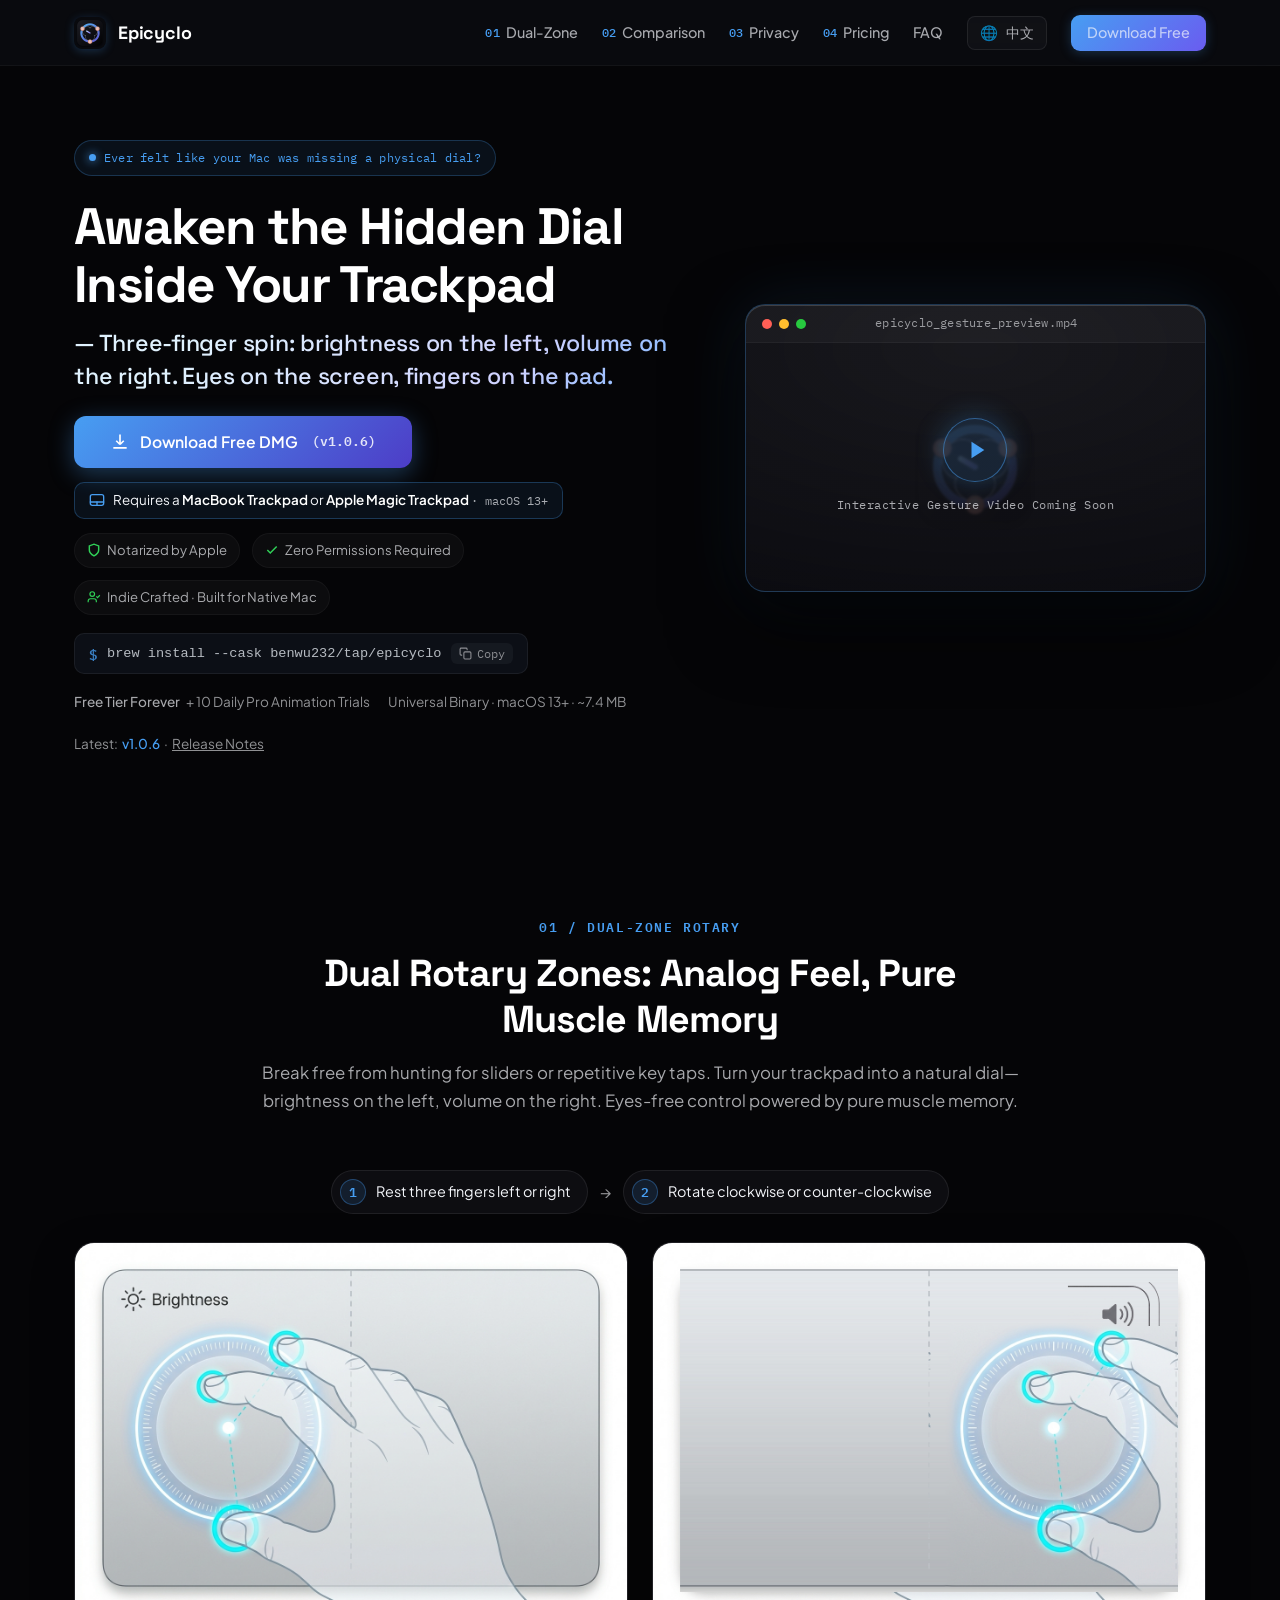
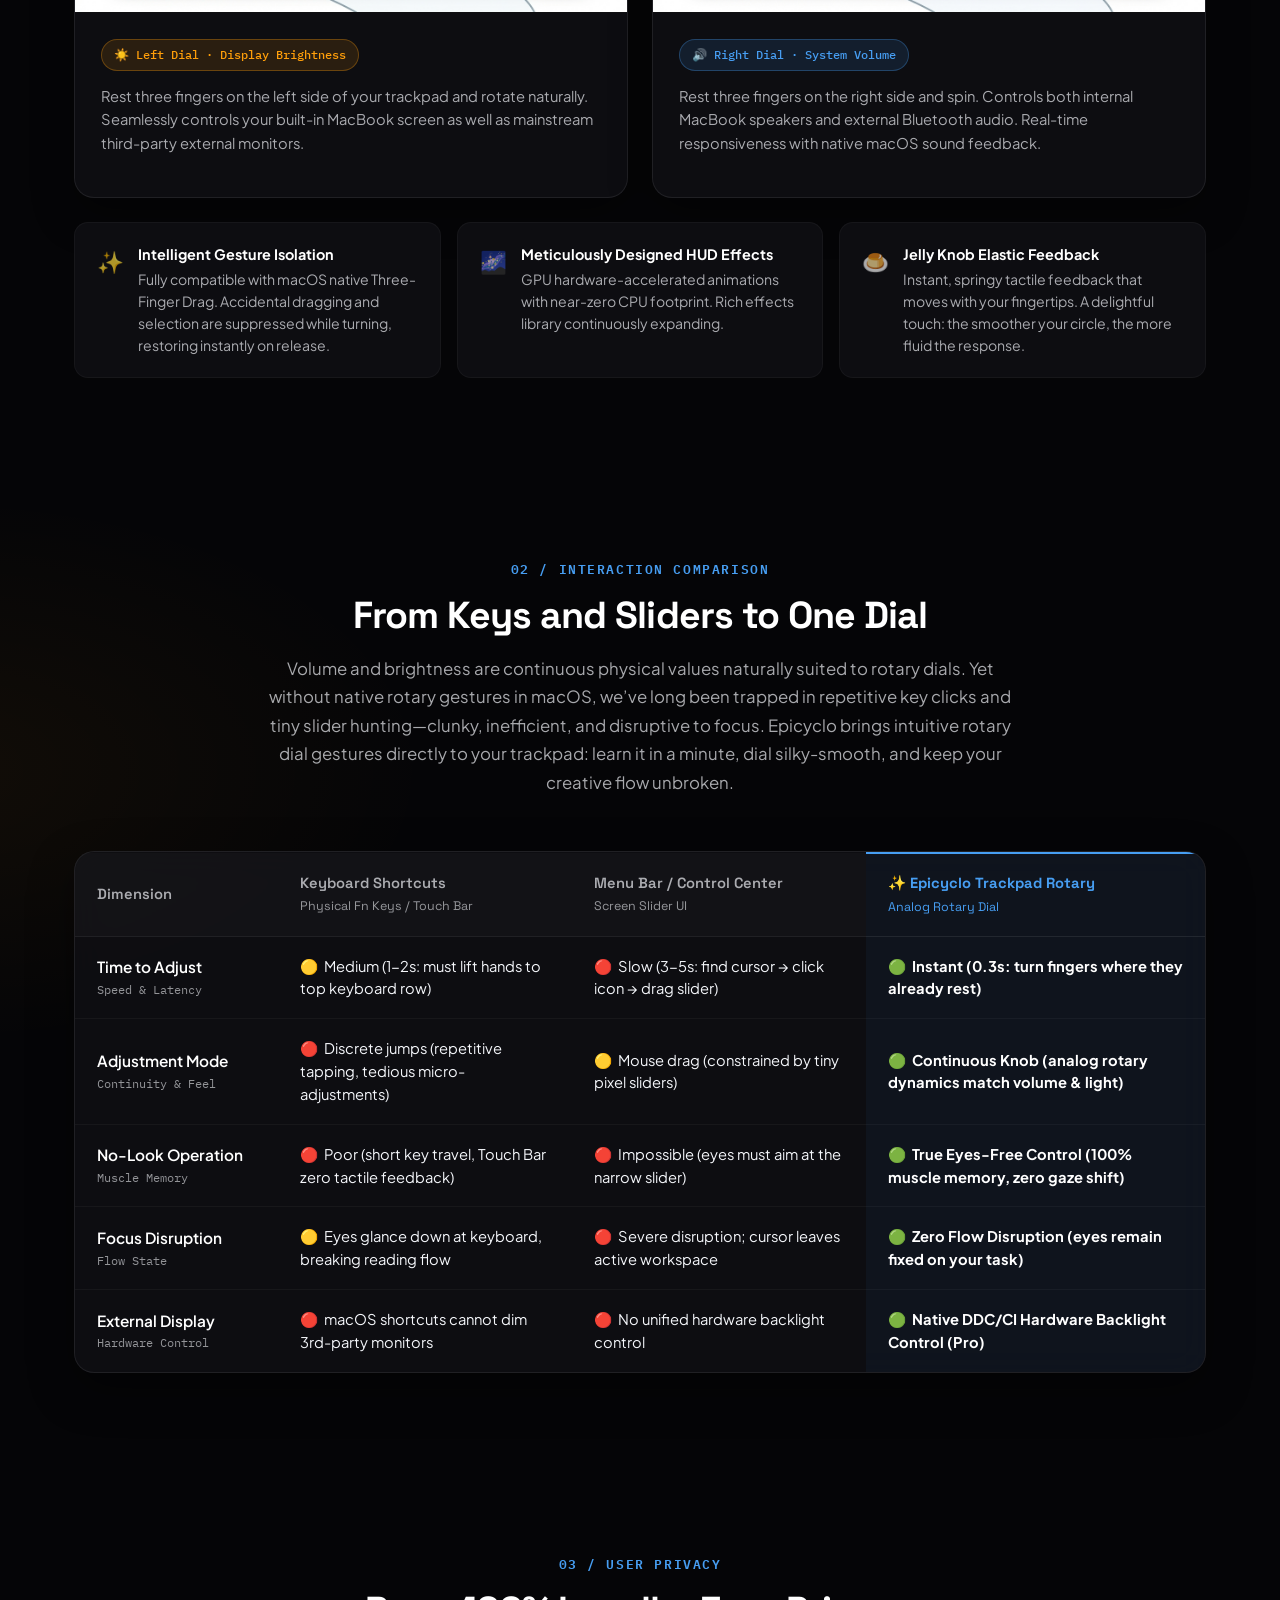
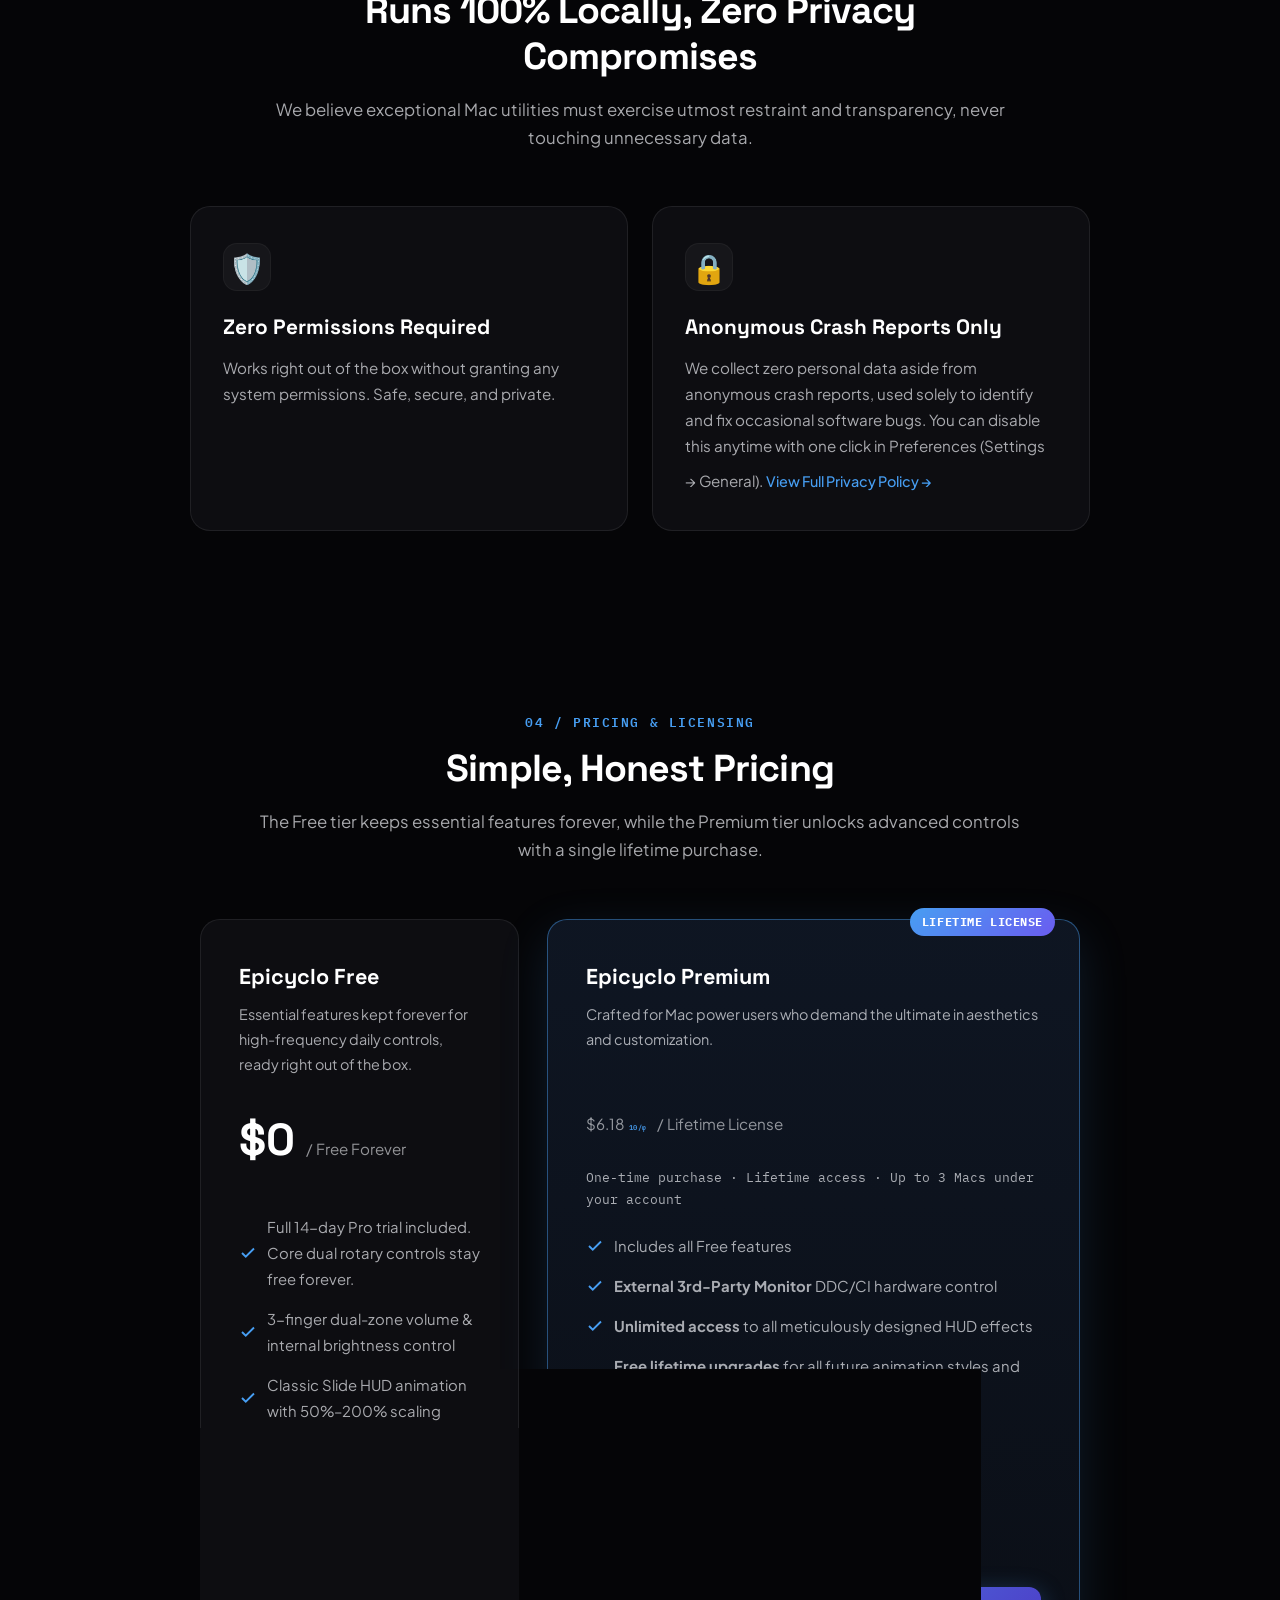
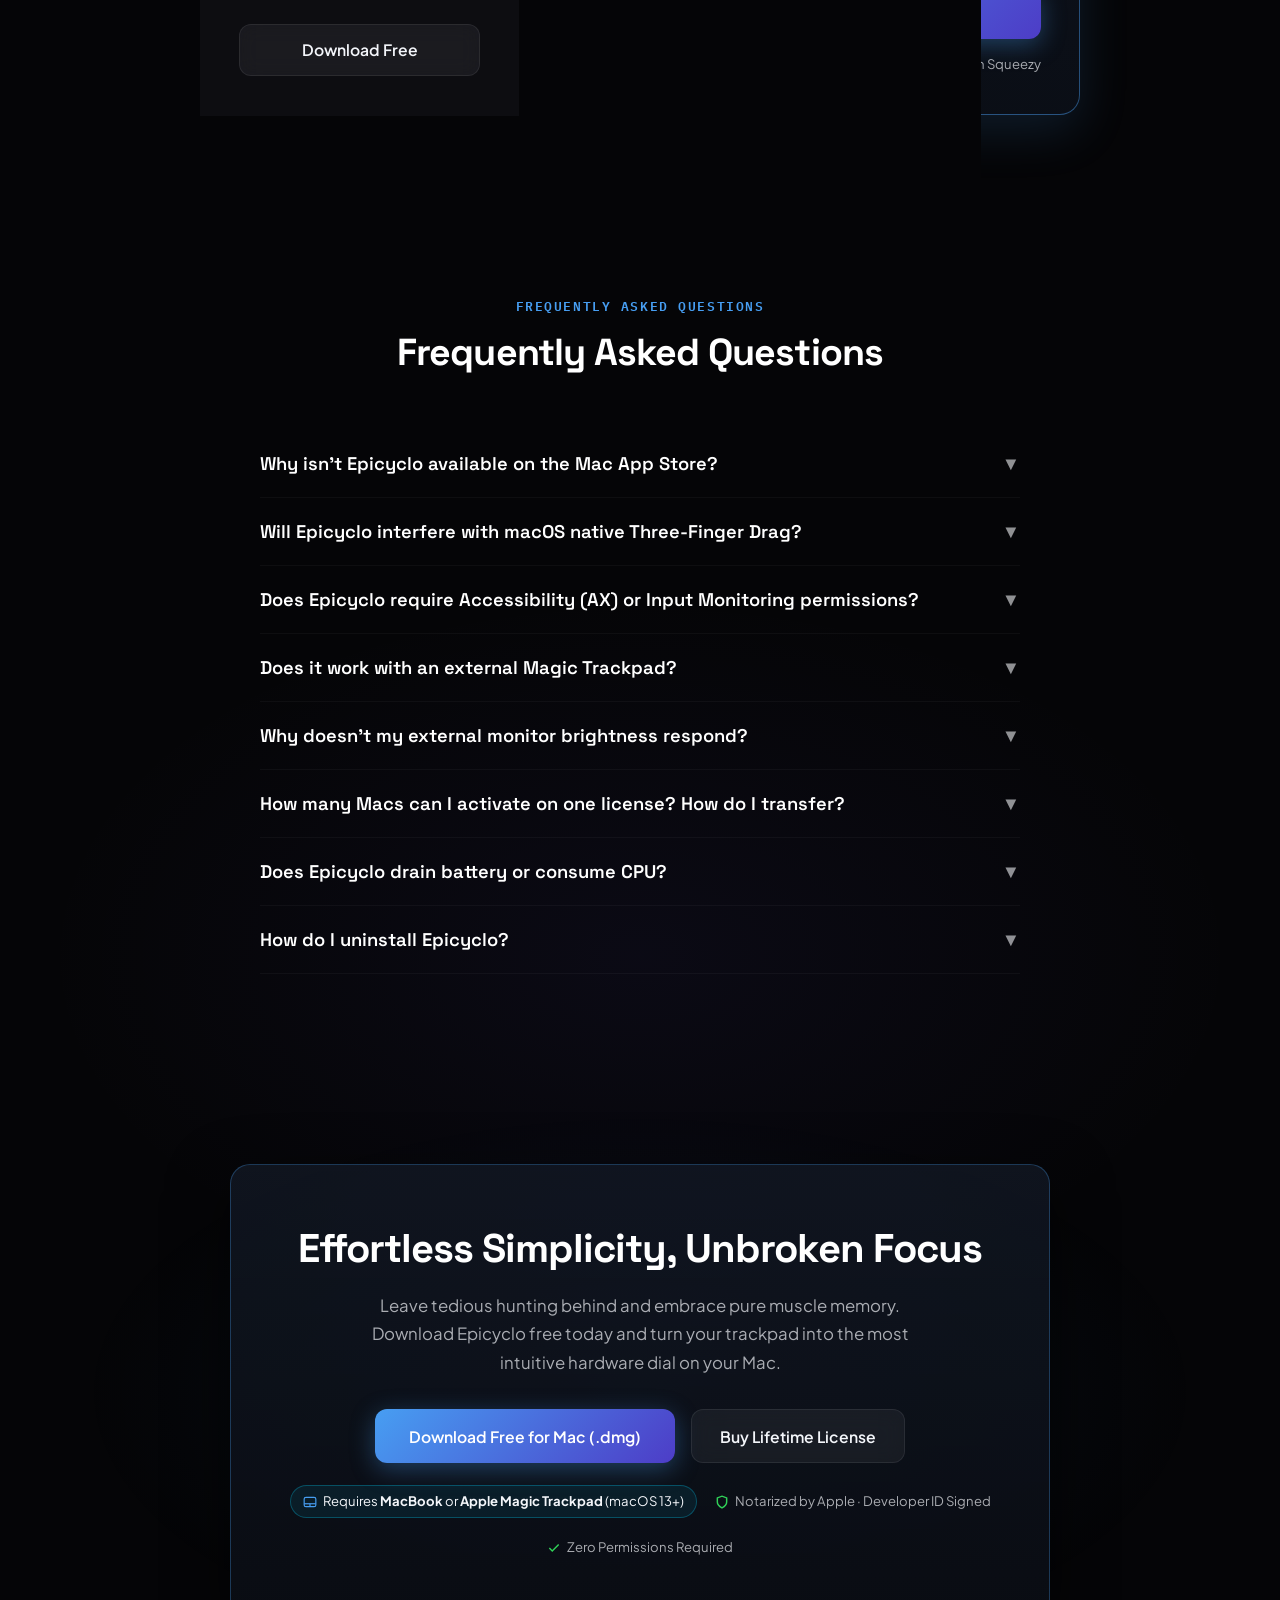
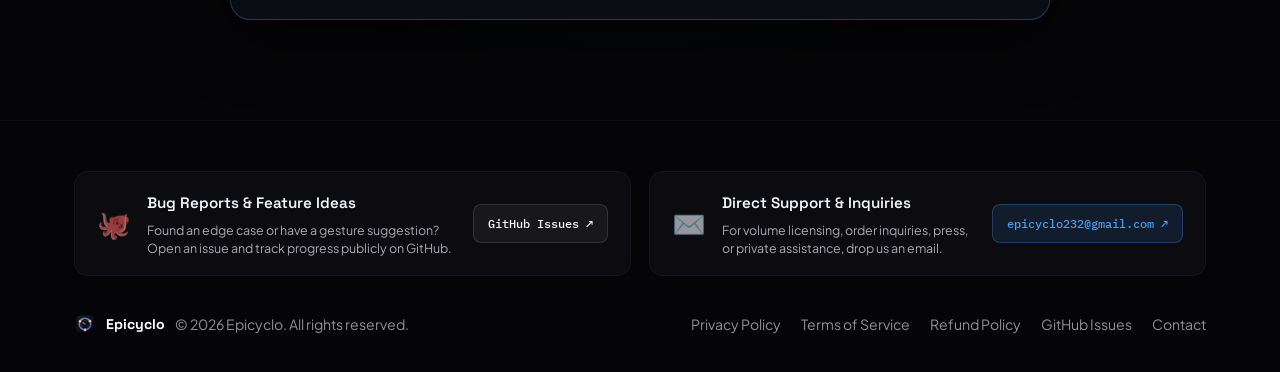
==== index.html @ fa432efa "feat: deploy Epicyclo homepage (v1.0.6) with dual language support" ====
<!DOCTYPE html>
<html lang="en">
<head>
  <meta charset="UTF-8">
  <meta name="viewport" content="width=device-width, initial-scale=1.0">
  <title>Epicyclo — Awaken the Hidden Dial Inside Your Trackpad · Zero Permissions, Eyes-Free Control</title>
  <meta name="description" content="Epicyclo · Awaken the hidden dial inside your trackpad. Three-finger spin: brightness on the left, volume on the right. Eyes on the screen, fingers on the pad. Zero permissions, eyes-free control. Effortless simplicity, unbroken focus.">
  <link rel="icon" type="image/png" href="assets/appicon32.png">
  <link rel="apple-touch-icon" href="assets/appicon.png">

  <!-- Open Graph -->
  <meta property="og:type" content="website">
  <meta property="og:title" content="Epicyclo — Awaken the Hidden Dial Inside Your Trackpad">
  <meta property="og:description" content="Three-finger spin: brightness on the left, volume on the right. Eyes on the screen, fingers on the pad. Zero permissions, eyes-free control.">
  <meta property="og:image" content="assets/appicon.png">

  <!-- Twitter Card -->
  <meta name="twitter:card" content="summary_large_image">
  <meta name="twitter:title" content="Epicyclo — Awaken the Hidden Dial Inside Your Trackpad">
  <meta name="twitter:description" content="Three-finger spin: brightness on the left, volume on the right. Eyes on the screen, fingers on the pad. Zero permissions, eyes-free control.">
  <meta name="twitter:image" content="assets/appicon.png">

  <link rel="stylesheet" href="style.css">

  <script>
    // Smart language redirect for Chinese visitors
    (function(){
      try {
        var pref = localStorage.getItem("epicyclo_preferred_lang");
        if (!pref) {
          var langs = navigator.languages || [navigator.language || ""];
          var isZh = false;
          for (var i = 0; i < langs.length; i++) {
            if (langs[i] && langs[i].toLowerCase().indexOf("zh") === 0) {
              isZh = true;
              break;
            }
          }
          if (isZh) {
            window.location.replace("index_zh.html" + (window.location.hash || ""));
          }
        }
      } catch(e) {}
    })();
  </script>
</head>
<body>

  <!-- Navigation -->
  <header>
    <div class="nav">
      <a href="index.html" class="brand" aria-label="Epicyclo Homepage">
        <img src="assets/appicon.png" alt="Epicyclo Logo" class="brand-icon">
        <span>Epicyclo</span>
      </a>

      <nav class="nav-links">
        <a href="#matrix"><span class="n">01</span>Dual-Zone</a>
        <a href="#vs"><span class="n">02</span>Comparison</a>
        <a href="#privacy"><span class="n">03</span>Privacy</a>
        <a href="#pricing"><span class="n">04</span>Pricing</a>
        <a href="#faq">FAQ</a>
        <a href="index_zh.html" class="lang-btn" onclick="localStorage.setItem('epicyclo_preferred_lang', 'zh')" title="切换到中文">🌐 中文</a>
        <a href="#download" class="nav-cta">Download Free</a>
      </nav>
    </div>
  </header>

  <!-- Hero Section -->
  <section class="hero" id="hero">
    <div class="wrap">
      <div class="hero-grid">
        <div class="hero-text rv in">
          <div class="hero-badge">
            <span class="pulse-dot"></span>
            <span>Ever felt like your Mac was missing a physical dial?</span>
          </div>

          <h1>
            Awaken the Hidden Dial Inside Your Trackpad<br>
            <span class="hero-subtitle">— Three-finger spin: brightness on the left, volume on the right. Eyes on the screen, fingers on the pad.</span></h1>

          <div class="hero-actions" id="download">
            <a href="https://github.com/benwu232/Epicyclo/releases/download/v1.0.6/Epicyclo_v1.0.6.dmg" class="btn btn-primary" id="heroDownloadBtn" download="" title="Direct download Epicyclo_v1.0.6.dmg" style="padding:0 36px;height:52px">
              <svg width="20" height="20" fill="none" stroke="currentColor" stroke-width="2" viewBox="0 0 24 24" aria-hidden="true">
                <path d="M12 3v12m0 0l-4.5-4.5M12 15l4.5-4.5M4 19h16"></path>
              </svg>
              <span>Download Free DMG</span>
              <span class="mono" id="heroVersionTag" style="font-size:0.84em;opacity:0.85;margin-left:4px">(v1.0.6)</span>
            </a>
            <div class="hero-hw-req" role="note" aria-label="Hardware Requirements">
              <svg width="16" height="16" viewBox="0 0 24 24" fill="none" stroke="currentColor" stroke-width="2" stroke-linecap="round" stroke-linejoin="round" aria-hidden="true">
                <rect x="2" y="4" width="20" height="16" rx="3" ry="3"></rect>
                <line x1="2" y1="15" x2="22" y2="15"></line>
                <line x1="12" y1="15" x2="12" y2="20"></line>
              </svg>
              <span>Requires a <b>MacBook Trackpad</b> or <b>Apple Magic Trackpad</b> <span class="hw-os">· macOS 13+</span></span>
            </div>
          </div>

          <div class="hero-trust-row">
            <span class="hero-trust-item">
              <svg width="14" height="14" viewBox="0 0 24 24" fill="none" stroke="currentColor" stroke-width="2.5"><path d="M12 22s8-4 8-10V5l-8-3-8 3v7c0 6 8 10 8 10z"></path></svg>
              <span>Notarized by Apple</span>
            </span>
            <span class="hero-trust-item">
              <svg width="14" height="14" viewBox="0 0 24 24" fill="none" stroke="currentColor" stroke-width="2.5"><polyline points="20 6 9 17 4 12"></polyline></svg>
              <span>Zero Permissions Required</span>
            </span>
            <span class="hero-trust-item">
              <svg width="14" height="14" viewBox="0 0 24 24" fill="none" stroke="currentColor" stroke-width="2"><path d="M16 21v-2a4 4 0 0 0-4-4H6a4 4 0 0 0-4 4v2"></path><circle cx="9" cy="7" r="4"></circle><polyline points="16 11 18 13 22 9"></polyline></svg>
              <span>Indie Crafted · Built for Native Mac</span>
            </span>
          </div>

          <div class="hero-brew-box">
            <span class="brew-prompt">$</span>
            <code class="brew-cmd" id="brewCmdText">brew install --cask benwu232/tap/epicyclo</code>
            <button class="brew-copy-btn" id="copyBrewBtn" title="Copy to clipboard" aria-label="Copy Homebrew install command">
              <svg width="13" height="13" viewBox="0 0 24 24" fill="none" stroke="currentColor" stroke-width="2" stroke-linecap="round" stroke-linejoin="round">
                <rect x="9" y="9" width="13" height="13" rx="2" ry="2"></rect>
                <path d="M5 15H4a2 2 0 0 1-2-2V4a2 2 0 0 1 2-2h9a2 2 0 0 1 2 2v1"></path>
              </svg>
              <span id="copyLabel">Copy</span>
            </button>
          </div>

          <p class="hero-meta">
            <span><b>Free Tier Forever</b> + 10 Daily Pro Animation Trials</span>
            <span>Universal Binary · macOS 13+ · ~7.4 MB</span>
            <span id="versionMeta" style="display:inline-flex;align-items:center;gap:4px">Latest: <b id="versionNumber" style="color:var(--cyan)">v1.0.6</b> · <a class="release-notes-link" href="https://github.com/benwu232/Epicyclo/releases" target="_blank" rel="noopener" style="text-decoration:underline">Release Notes</a></span>
          </p>
        </div>

        <!-- Hero Stage: macOS Interactive Video Stage -->
        <div class="hero-stage rv in">
          <div class="trackpad-podium" id="trackpadPodium">
            <div class="video-frame-bar">
              <div class="mac-dots">
                <span class="mac-dot red"></span>
                <span class="mac-dot yellow"></span>
                <span class="mac-dot green"></span>
              </div>
              <span class="video-frame-title">epicyclo_gesture_preview.mp4</span>
              <span style="width:42px"></span>
            </div>

            <div class="video-frame-body">
              <img src="assets/appicon.png" alt="Epicyclo" class="video-watermark-icon" aria-hidden="true">
              <div class="video-play-btn" title="Demo Video Coming Soon" aria-label="Demo Video Coming Soon">
                <svg width="22" height="22" viewBox="0 0 24 24" fill="currentColor">
                  <polygon points="6 3 20 12 6 21 6 3"></polygon>
                </svg>
              </div>
              <span class="video-frame-hint">Interactive Gesture Video Coming Soon</span>
            </div>
          </div>
        </div>
      </div>
    </div>
  </section>

  <!-- 01 / DUAL-ZONE ROTARY -->
  <section id="matrix">
    <div class="wrap">
      <div class="sec-head center rv in">
        <div class="sec-kicker">01 / DUAL-ZONE ROTARY</div>
        <h2 class="sec-title">Dual Rotary Zones: Analog Feel, Pure Muscle Memory</h2>
        <p class="sec-desc">
          Break free from hunting for sliders or repetitive key taps. Turn your trackpad into a natural dial—brightness on the left, volume on the right. Eyes-free control powered by pure muscle memory.
        </p>
      </div>

      <div class="steps-strip rv in">
        <span class="step-chip"><span class="step-num">1</span>Rest three fingers left or right</span><span class="step-arrow" aria-hidden="true">→</span><span class="step-chip"><span class="step-num">2</span>Rotate clockwise or counter-clockwise</span>
      </div>

      <!-- Dual Showcase Cards -->
      <div class="zone-dual-showcase rv in">
        <!-- Card 1: Brightness -->
        <div class="zone-photo-card">
          <div class="zone-photo-wrap">
            <img src="assets/guide_gesture_brightness.png" alt="Epicyclo three-finger gesture adjusting brightness on trackpad left side" loading="lazy">
          </div>
          <div class="zone-photo-body">
            <span class="zone-photo-tag sun">☀️ Left Dial · Display Brightness</span>
            <p>Rest three fingers on the left side of your trackpad and rotate naturally. Seamlessly controls your built-in MacBook screen as well as mainstream third-party external monitors.</p>
          </div>
        </div>

        <!-- Card 2: Volume -->
        <div class="zone-photo-card">
          <div class="zone-photo-wrap">
            <img src="assets/guide_gesture_volume.png" alt="Epicyclo three-finger gesture adjusting system volume on trackpad right side" loading="lazy">
          </div>

          <div class="zone-photo-body">
            <span class="zone-photo-tag vol">🔊 Right Dial · System Volume</span>
            <p>Rest three fingers on the right side and spin. Controls both internal MacBook speakers and external Bluetooth audio. Real-time responsiveness with native macOS sound feedback.</p>
          </div>
        </div>
      </div>

      <!-- Trust & Guard Rail Bar -->
      <div class="zone-trust-bar rv in">
        <div class="zone-trust-item">
          <span class="icon">✨</span>
          <div>
            <strong>Intelligent Gesture Isolation</strong>
            <p>Fully compatible with macOS native Three-Finger Drag. Accidental dragging and selection are suppressed while turning, restoring instantly on release.</p>
          </div>
        </div>
        <div class="zone-trust-item">
          <span class="icon">🌌</span>
          <div>
            <strong>Meticulously Designed HUD Effects</strong>
            <p>GPU hardware-accelerated animations with near-zero CPU footprint. Rich effects library continuously expanding.</p>
          </div>
        </div>
        <div class="zone-trust-item">
          <span class="icon">🍮</span>
          <div>
            <strong>Jelly Knob Elastic Feedback</strong>
            <p>Instant, springy tactile feedback that moves with your fingertips. A delightful touch: the smoother your circle, the more fluid the response.</p>
          </div>
        </div>
      </div>
    </div>
  </section>

  <!-- 02 / INTERACTION COMPARISON -->
  <section id="vs">
    <div class="wrap">
      <div class="sec-head center rv in">
        <div class="sec-kicker">02 / INTERACTION COMPARISON</div>
        <h2 class="sec-title">From Keys and Sliders to One Dial</h2>
        <p class="sec-desc">
          Volume and brightness are continuous physical values naturally suited to rotary dials. Yet without native rotary gestures in macOS, we’ve long been trapped in repetitive key clicks and tiny slider hunting—clunky, inefficient, and disruptive to focus. Epicyclo brings intuitive rotary dial gestures directly to your trackpad: learn it in a minute, dial silky-smooth, and keep your creative flow unbroken.
        </p>
      </div>

      <div class="comparison-table-wrapper rv in">
        <table class="comparison-table">
          <thead>
            <tr>
              <th style="width:18%">Dimension</th>
              <th style="width:26%">Keyboard Shortcuts<br><span style="font-weight:400;font-size:0.78rem;color:var(--ink-3)">Physical Fn Keys / Touch Bar</span></th>
              <th style="width:26%">Menu Bar / Control Center<br><span style="font-weight:400;font-size:0.78rem;color:var(--ink-3)">Screen Slider UI</span></th>
              <th class="col-highlight" style="width:30%">✨ Epicyclo Trackpad Rotary<br><span style="font-weight:400;font-size:0.78rem;color:var(--cyan)">Analog Rotary Dial</span></th>
            </tr>
          </thead>
          <tbody>
            <tr>
              <td>
                <div class="dim-title">Time to Adjust</div>
                <div class="dim-sub">Speed &amp; Latency</div>
              </td>
              <td><span class="status-tag">🟡</span>Medium (1-2s: must lift hands to top keyboard row)</td>
              <td><span class="status-tag">🔴</span>Slow (3-5s: find cursor → click icon → drag slider)</td>
              <td class="col-highlight"><span class="status-tag">🟢</span><strong>Instant (0.3s: turn fingers where they already rest)</strong></td>
            </tr>
            <tr>
              <td>
                <div class="dim-title">Adjustment Mode</div>
                <div class="dim-sub">Continuity &amp; Feel</div>
              </td>
              <td><span class="status-tag">🔴</span>Discrete jumps (repetitive tapping, tedious micro-adjustments)</td>
              <td><span class="status-tag">🟡</span>Mouse drag (constrained by tiny pixel sliders)</td>
              <td class="col-highlight"><span class="status-tag">🟢</span><strong>Continuous Knob (analog rotary dynamics match volume &amp; light)</strong></td>
            </tr>
            <tr>
              <td>
                <div class="dim-title">No-Look Operation</div>
                <div class="dim-sub">Muscle Memory</div>
              </td>
              <td><span class="status-tag">🔴</span>Poor (short key travel, Touch Bar zero tactile feedback)</td>
              <td><span class="status-tag">🔴</span>Impossible (eyes must aim at the narrow slider)</td>
              <td class="col-highlight"><span class="status-tag">🟢</span><strong>True Eyes-Free Control (100% muscle memory, zero gaze shift)</strong></td>
            </tr>
            <tr>
              <td>
                <div class="dim-title">Focus Disruption</div>
                <div class="dim-sub">Flow State</div>
              </td>
              <td><span class="status-tag">🟡</span>Eyes glance down at keyboard, breaking reading flow</td>
              <td><span class="status-tag">🔴</span>Severe disruption; cursor leaves active workspace</td>
              <td class="col-highlight"><span class="status-tag">🟢</span><strong>Zero Flow Disruption (eyes remain fixed on your task)</strong></td>
            </tr>
            <tr>
              <td>
                <div class="dim-title">External Display</div>
                <div class="dim-sub">Hardware Control</div>
              </td>
              <td><span class="status-tag">🔴</span>macOS shortcuts cannot dim 3rd-party monitors</td>
              <td><span class="status-tag">🔴</span>No unified hardware backlight control</td>
              <td class="col-highlight"><span class="status-tag">🟢</span><strong>Native DDC/CI Hardware Backlight Control (Pro)</strong></td>
            </tr>
          </tbody>
        </table>
      </div>
    </div>
  </section>

  <!-- 03 / USER PRIVACY -->
  <section id="privacy">
    <div class="wrap">
      <div class="sec-head center rv in">
        <div class="sec-kicker">03 / USER PRIVACY</div>
        <h2 class="sec-title">Runs 100% Locally, Zero Privacy Compromises</h2>
        <p class="sec-desc">
          We believe exceptional Mac utilities must exercise utmost restraint and transparency, never touching unnecessary data.
        </p>
      </div>

      <div class="privacy-cards-grid rv in">
        <div class="privacy-card">
          <div class="privacy-card-icon">🛡️</div>
          <h3>Zero Permissions Required</h3>
          <p>Works right out of the box without granting any system permissions. Safe, secure, and private.</p>
        </div>
        <div class="privacy-card">
          <div class="privacy-card-icon">🔒</div>
          <h3>Anonymous Crash Reports Only</h3>
          <p>We collect zero personal data aside from anonymous crash reports, used solely to identify and fix occasional software bugs. You can disable this anytime with one click in Preferences (Settings → General). <a href="privacy.html" class="privacy-link">View Full Privacy Policy →</a></p>
        </div>
      </div>
    </div>
  </section>

  <!-- 04 / PRICING & LICENSING -->
  <section id="pricing">
    <div class="wrap">
      <div class="sec-head center rv in">
        <div class="sec-kicker">04 / PRICING &amp; LICENSING</div>
        <h2 class="sec-title">Simple, Honest Pricing</h2>
        <p class="sec-desc">
          The Free tier keeps essential features forever, while the Premium tier unlocks advanced controls with a single lifetime purchase.
        </p>
      </div>

      <div class="pricing-cards rv in">
        <!-- Free Tier -->
        <div class="price-card">
          <div class="price-tier">Epicyclo Free</div>
          <div class="price-desc">Essential features kept forever for high-frequency daily controls, ready right out of the box.</div>
          <div class="price-val">$0 <span>/ Free Forever</span></div>

          <ul class="price-features">
            <li>
              <svg width="18" height="18" viewBox="0 0 24 24" fill="none" stroke="currentColor" stroke-width="2.5"><polyline points="20 6 9 17 4 12"></polyline></svg>
              <span>Full 14-day Pro trial included. Core dual rotary controls stay free forever.</span>
            </li>
            <li>
              <svg width="18" height="18" viewBox="0 0 24 24" fill="none" stroke="currentColor" stroke-width="2.5"><polyline points="20 6 9 17 4 12"></polyline></svg>
              <span>3-finger dual-zone volume &amp; internal brightness control</span>
            </li>
            <li>
              <svg width="18" height="18" viewBox="0 0 24 24" fill="none" stroke="currentColor" stroke-width="2.5"><polyline points="20 6 9 17 4 12"></polyline></svg>
              <span>Classic Slide HUD animation with 50%–200% scaling</span>
            </li>
            <li>
              <svg width="18" height="18" viewBox="0 0 24 24" fill="none" stroke="currentColor" stroke-width="2.5"><polyline points="20 6 9 17 4 12"></polyline></svg>
              <span>Zero permissions required (no Accessibility or Input Monitoring)</span>
            </li>
            <li>
              <svg width="18" height="18" viewBox="0 0 24 24" fill="none" stroke="currentColor" stroke-width="2.5"><polyline points="20 6 9 17 4 12"></polyline></svg>
              <span>10 daily trials of all Pro HUD animations</span>
            </li>
          </ul>

          <a href="#download" class="btn btn-secondary">Download Free</a>
        </div>

        <!-- Premium Lifetime -->
        <div class="price-card featured">
          <div class="featured-ribbon">Lifetime License</div>
          <div class="price-tier">Epicyclo Premium</div>
          <div class="price-desc">Crafted for Mac power users who demand the ultimate in aesthetics and customization.</div>
          <div class="price-val"><span class="math-tip" tabindex="0">$6.18<span class="math-const">10/φ</span>
              <span class="tip-box">φ = 1.618033... Golden Ratio · Geometric Aesthetic Constant</span>
            </span>
            <span>/ Lifetime License</span>
          </div>
          <div style="font-size:0.8rem;color:var(--ink-2);margin-top:6px;font-family:var(--font-mono)">One-time purchase · Lifetime access · Up to 3 Macs under your account</div>

          <ul class="price-features" style="margin-top:22px">
            <li>
              <svg width="18" height="18" viewBox="0 0 24 24" fill="none" stroke="currentColor" stroke-width="2.5"><polyline points="20 6 9 17 4 12"></polyline></svg>
              <span>Includes all Free features</span>
            </li>
            <li>
              <svg width="18" height="18" viewBox="0 0 24 24" fill="none" stroke="currentColor" stroke-width="2.5"><polyline points="20 6 9 17 4 12"></polyline></svg>
              <span><strong>External 3rd-Party Monitor</strong> DDC/CI hardware control</span>
            </li>
            <li>
              <svg width="18" height="18" viewBox="0 0 24 24" fill="none" stroke="currentColor" stroke-width="2.5"><polyline points="20 6 9 17 4 12"></polyline></svg>
              <span><strong>Unlimited access</strong> to all meticulously designed HUD effects</span>
            </li>
            <li>
              <svg width="18" height="18" viewBox="0 0 24 24" fill="none" stroke="currentColor" stroke-width="2.5"><polyline points="20 6 9 17 4 12"></polyline></svg>
              <span><strong>Free lifetime upgrades</strong> for all future animation styles and major versions</span>
            </li>
            <li>
              <svg width="18" height="18" viewBox="0 0 24 24" fill="none" stroke="currentColor" stroke-width="2.5"><polyline points="20 6 9 17 4 12"></polyline></svg>
              <span>Direct developer priority support &amp; feature voting</span>
            </li>
          </ul>

          <a href="https://benwu232.lemonsqueezy.com/checkout/buy/b0cc2a02-a466-4e4f-be09-2d57956056a3" target="_blank" rel="noopener" class="btn btn-primary" id="buyPremiumBtn">
            Upgrade to Premium Lifetime
          </a>
          <div class="price-guarantee">
            <svg width="14" height="14" viewBox="0 0 24 24" fill="none" stroke="currentColor" stroke-width="2.5" style="color:var(--green)"><path d="M12 22s8-4 8-10V5l-8-3-8 3v7c0 6 8 10 8 10z"></path></svg>
            <span><a href="refund.html">14-day money-back guarantee</a> · Secure checkout via Lemon Squeezy</span>
          </div>
        </div>
      </div>
    </div>
  </section>

  <!-- FAQ -->
  <section id="faq">
    <div class="wrap">
      <div class="sec-head center rv in">
        <div class="sec-kicker">FREQUENTLY ASKED QUESTIONS</div>
        <h2 class="sec-title">Frequently Asked Questions</h2>
      </div>

      <div class="faq-box rv in">
        <div class="qa">
          <button type="button" aria-expanded="false">
            <span>Why isn't Epicyclo available on the Mac App Store?</span>
            <span class="arrow">▼</span>
          </button>
          <div class="ans">
            <p>Apple’s Mac App Store sandbox strictly prohibits apps from accessing raw low-level trackpad multitouch event streams and communicating directly with external displays via the I2C / DDC-CI hardware bus (the exact same technical reason why tools like Raycast and Alfred distribute independently).<br><br>To achieve <b>custom rotary dial gesture algorithms</b> and <b>direct hardware backlight control</b>, Epicyclo is distributed directly via our website.<br><br>🛡️ <b>Security Guarantee</b>: Epicyclo embraces a minimalist security philosophy—it requires <b>zero system permissions</b> and collects <b>zero personal data aside from anonymous crash reports</b>. Furthermore, each build is <b>Apple Notarized</b> and Developer ID signed, installing cleanly through macOS Gatekeeper.</p>
          </div>
        </div>

        <div class="qa">
          <button type="button" aria-expanded="false">
            <span>Will Epicyclo interfere with macOS native Three-Finger Drag?</span>
            <span class="arrow">▼</span>
          </button>
          <div class="ans">
            <p><b>Not at all—they coexist seamlessly!</b> Epicyclo’s built-in algorithm automatically distinguishes between rotary dials and three-finger drags within milliseconds upon touch. Once locked, it stays securely engaged until your fingers lift.</p>
          </div>
        </div>

        <div class="qa">
          <button type="button" aria-expanded="false">
            <span>Does Epicyclo require Accessibility (AX) or Input Monitoring permissions?</span>
            <span class="arrow">▼</span>
          </button>
          <div class="ans">
            <p><strong>Absolutely not!</strong> This is a defining architectural advantage of Epicyclo. Built upon native trackpad events, it completely eliminates the need for sensitive Accessibility or Input Monitoring permissions. Safe, lightweight, and energy-efficient.</p>
          </div>
        </div>

        <div class="qa">
          <button type="button" aria-expanded="false">
            <span>Does it work with an external Magic Trackpad?</span>
            <span class="arrow">▼</span>
          </button>
          <div class="ans">
            <p>Yes, seamlessly. Whether using an integrated MacBook trackpad or a standalone Apple Magic Trackpad over Bluetooth or USB-C, Epicyclo delivers the same real-time responsiveness on macOS 13 (Ventura) and above.</p>
          </div>
        </div>

        <div class="qa">
          <button type="button" aria-expanded="false">
            <span>Why doesn't my external monitor brightness respond?</span>
            <span class="arrow">▼</span>
          </button>
          <div class="ans">
            <p>Most commercial displays (Dell, LG, Samsung, Philips, ASUS, etc.) support DDC/CI out of the box. Ensure "DDC/CI" is toggled ON in your monitor’s physical on-screen menu. Note that some unpowered USB-C adapters or hubs block I2C signals; connecting directly or via a DDC-compatible Thunderbolt dock is recommended.</p>
          </div>
        </div>

        <div class="qa">
          <button type="button" aria-expanded="false">
            <span>How many Macs can I activate on one license? How do I transfer?</span>
            <span class="arrow">▼</span>
          </button>
          <div class="ans">
            <p>Each Epicyclo Premium license covers <b>up to 3 Macs</b> under your personal ownership (e.g., an office MacBook, a home Mac mini, and a portable laptop).<br><br>When upgrading machines or reinstalling the OS, simply click "Deactivate" in Epicyclo’s settings on the old Mac, or reset device slots anytime through your Lemon Squeezy customer portal link sent upon purchase.</p>
          </div>
        </div>

        <div class="qa">
          <button type="button" aria-expanded="false">
            <span>Does Epicyclo drain battery or consume CPU?</span>
            <span class="arrow">▼</span>
          </button>
          <div class="ans">
            <p><b>Virtually zero drain, completely unnoticeable on battery life.</b><br>The dial remains completely idle most of the time with 0% CPU usage. Lightweight computations occur only during the brief milliseconds of three-finger rotation, while HUD animations are fully GPU hardware-accelerated. Since daily rotary tweaks take only about a second, battery consumption is imperceptible in practice.</p>
          </div>
        </div>

        <div class="qa">
          <button type="button" aria-expanded="false">
            <span>How do I uninstall Epicyclo?</span>
            <span class="arrow">▼</span>
          </button>
          <div class="ans">
            <p>Identical to any native macOS app: quit Epicyclo from the menu bar, then drag <b>Epicyclo.app</b> from Finder &gt; Applications directly into the Trash.<br>Epicyclo adheres to a clean architecture—it installs no background daemons, drivers, or kernel extensions, leaving zero clutter behind.</p>
          </div>
        </div>
      </div>
    </div>
  </section>

  <!-- Final CTA -->
  <section class="final-cta">
    <div class="wrap">
      <div class="final-card rv in">
        <h2 class="sec-title" style="font-size:2.5rem;margin-bottom:18px">Effortless Simplicity, Unbroken Focus</h2>
        <p class="sec-desc" style="max-width:600px;margin:0 auto 32px auto">
          Leave tedious hunting behind and embrace pure muscle memory. Download Epicyclo free today and turn your trackpad into the most intuitive hardware dial on your Mac.
        </p>
        <div style="display:flex;justify-content:center;gap:16px;flex-wrap:wrap">
          <a href="https://github.com/benwu232/Epicyclo/releases/download/v1.0.6/Epicyclo_v1.0.6.dmg" class="btn btn-primary" style="height:54px;padding:0 34px" download="" title="Direct download Epicyclo_v1.0.6.dmg">
            Download Free for Mac (.dmg)
          </a>
          <a href="https://benwu232.lemonsqueezy.com/checkout/buy/b0cc2a02-a466-4e4f-be09-2d57956056a3" target="_blank" rel="noopener" class="btn btn-secondary" style="height:54px">
            Buy Lifetime License
          </a>
        </div>
        <div style="margin-top:22px;display:flex;justify-content:center;gap:18px;flex-wrap:wrap">
          <span style="font-size:0.82rem;color:var(--ink);display:inline-flex;align-items:center;gap:6px;background:rgba(0,210,255,0.08);border:1px solid rgba(0,210,255,0.28);padding:4px 12px;border-radius:999px">
            <svg width="14" height="14" viewBox="0 0 24 24" fill="none" stroke="currentColor" stroke-width="2" style="color:var(--cyan)"><rect x="2" y="4" width="20" height="16" rx="3" ry="3"></rect><line x1="2" y1="15" x2="22" y2="15"></line><line x1="12" y1="15" x2="12" y2="20"></line></svg>
            <span>Requires <b>MacBook</b> or <b>Apple Magic Trackpad</b> (macOS 13+)</span>
          </span>
          <span style="font-size:0.82rem;color:var(--ink-2);display:inline-flex;align-items:center;gap:6px">
            <svg width="14" height="14" viewBox="0 0 24 24" fill="none" stroke="currentColor" stroke-width="2.5" style="color:var(--green)"><path d="M12 22s8-4 8-10V5l-8-3-8 3v7c0 6 8 10 8 10z"></path></svg>
            Notarized by Apple · Developer ID Signed
          </span>
          <span style="font-size:0.82rem;color:var(--ink-2);display:inline-flex;align-items:center;gap:6px">
            <svg width="14" height="14" viewBox="0 0 24 24" fill="none" stroke="currentColor" stroke-width="2.5" style="color:var(--green)"><polyline points="20 6 9 17 4 12"></polyline></svg>
            Zero Permissions Required
          </span>
        </div>
      </div>
    </div>
  </section>

  <!-- Footer -->
  <footer>
    <div class="wrap">
      <!-- SUPPORT & CONTACT STRIP -->
      <div class="foot-contact rv in">
        <div class="fc-card">
          <div class="fc-icon">🐙</div>
          <div class="fc-body">
            <div class="fc-title">Bug Reports &amp; Feature Ideas</div>
            <p class="fc-desc">Found an edge case or have a gesture suggestion? Open an issue and track progress publicly on GitHub.</p>
          </div>
          <a class="fc-btn" href="https://github.com/benwu232/Epicyclo/issues" target="_blank" rel="noopener">
            GitHub Issues ↗
          </a>
        </div>
        <div class="fc-card">
          <div class="fc-icon">✉️</div>
          <div class="fc-body">
            <div class="fc-title">Direct Support &amp; Inquiries</div>
            <p class="fc-desc">For volume licensing, order inquiries, press, or private assistance, drop us an email.</p>
          </div>
          <a class="fc-btn fc-btn-cyan" href="mailto:epicyclo232@gmail.com?subject=%5BEpicyclo%5D%20Support%20%26%20Inquiry">
            epicyclo232@gmail.com ↗
          </a>
        </div>
      </div>

      <div class="footer-inner">
        <div style="display:flex;align-items:center;gap:10px">
          <img src="assets/appicon32.png" alt="Epicyclo" style="width:22px;height:22px;border-radius:5px">
          <span style="font-family:var(--font-head);font-weight:700;color:#ffffff">Epicyclo</span>
          <span>© 2026 Epicyclo. All rights reserved.</span>
        </div>

        <div class="footer-links">
          <a href="privacy.html">Privacy Policy</a>
          <a href="terms.html">Terms of Service</a>
          <a href="refund.html">Refund Policy</a>
          <a href="https://github.com/benwu232/Epicyclo/issues" target="_blank" rel="noopener">GitHub Issues</a>
          <a href="mailto:epicyclo232@gmail.com">Contact</a>
        </div>
      </div>
    </div>
  </footer>

  <!-- Scripts -->
  <script>
    // =========================================================================
    // 1. Dynamic GitHub Release DMG Sync (PhantomKnob-aligned with 30m Cache)
    // =========================================================================
    (function initReleaseDownload() {
      var CACHE_KEY = "ep_latest_release_cache";
      var CACHE_TIME_KEY = "ep_latest_release_time";
      var CACHE_TTL = 30 * 60 * 1000; // 30 minutes cache

      function applyReleaseData(data) {
        if (!data || !data.tag_name) return;
        var tagName = data.tag_name;
        var dmgAsset = null;
        if (data.assets && data.assets.length) {
          for (var i = 0; i < data.assets.length; i++) {
            var a = data.assets[i];
            if (a.name && a.name.toLowerCase().endsWith(".dmg")) {
              dmgAsset = a;
              break;
            }
          }
        }
        var dmgUrl = dmgAsset ? dmgAsset.browser_download_url : null;

        // 1. Replace all download links with direct DMG URL
        var downloadBtns = document.querySelectorAll('a[href*="github.com/benwu232/epicyclo/releases"], a[href*="github.com/benwu232/Epicyclo/releases"]');
        downloadBtns.forEach(function(btn) {
          if (btn.classList.contains("release-notes-link")) return;
          if (dmgUrl) {
            btn.href = dmgUrl;
            btn.setAttribute("download", "");
            btn.setAttribute("title", "Direct download " + (dmgAsset.name || (tagName + " DMG")));
          }
        });

        // 2. Update version tags and text
        var heroVerTag = document.getElementById("heroVersionTag");
        if (heroVerTag) {
          heroVerTag.textContent = "(" + tagName + ")";
        }
        var verNum = document.getElementById("versionNumber");
        if (verNum) {
          verNum.textContent = tagName;
        }
        var verBadges = document.querySelectorAll(".ep-latest-version");
        verBadges.forEach(function(el) {
          el.textContent = tagName;
        });
      }

      try {
        var cached = localStorage.getItem(CACHE_KEY);
        var cachedTime = localStorage.getItem(CACHE_TIME_KEY);
        var now = Date.now();
        if (cached && cachedTime && (now - parseInt(cachedTime, 10)) < CACHE_TTL) {
          applyReleaseData(JSON.parse(cached));
          return;
        }
      } catch(e) {}

      fetch("https://api.github.com/repos/benwu232/Epicyclo/releases/latest")
        .then(function(res) {
          if (!res.ok) throw new Error("HTTP " + res.status);
          return res.json();
        })
        .then(function(data) {
          try {
            localStorage.setItem(CACHE_KEY, JSON.stringify(data));
            localStorage.setItem(CACHE_TIME_KEY, Date.now().toString());
          } catch(e) {}
          applyReleaseData(data);
        })
        .catch(function(err) {
          console.warn("Using fallback releases link:", err);
        });
    })();

    // =========================================================================
    // 2. Copy Homebrew Command
    // =========================================================================
    var copyBtn = document.getElementById("copyBrewBtn");
    var brewCmd = document.getElementById("brewCmdText");
    var copyLabel = document.getElementById("copyLabel");
    if (copyBtn && brewCmd) {
      copyBtn.addEventListener("click", function() {
        navigator.clipboard.writeText(brewCmd.innerText.trim()).then(function() {
          copyLabel.innerText = "Copied!";
          copyBtn.style.color = "var(--green)";
          setTimeout(function() {
            copyLabel.innerText = "Copy";
            copyBtn.style.color = "";
          }, 2000);
        });
      });
    }

    // =========================================================================
    // 3. FAQ Accordion
    // =========================================================================
    document.querySelectorAll(".qa button").forEach(function(btn) {
      btn.addEventListener("click", function() {
        var parent = this.parentElement;
        var isOpen = parent.classList.contains("open");
        document.querySelectorAll(".qa").forEach(function(item) {
          item.classList.remove("open");
          item.querySelector("button").setAttribute("aria-expanded", "false");
        });
        if (!isOpen) {
          parent.classList.add("open");
          this.setAttribute("aria-expanded", "true");
        }
      });
    });

    // =========================================================================
    // 4. Scroll Reveal Observer (.rv)
    // =========================================================================
    (function initScrollReveal() {
      if (!("IntersectionObserver" in window)) {
        document.querySelectorAll(".rv").forEach(function(el) { el.classList.add("in"); });
        return;
      }
      var observer = new IntersectionObserver(function(entries) {
        entries.forEach(function(entry) {
          if (entry.isIntersecting) {
            entry.target.classList.add("in");
            observer.unobserve(entry.target);
          }
        });
      }, { threshold: 0.12 });

      document.querySelectorAll(".rv").forEach(function(el) {
        observer.observe(el);
      });
    })();

    // =========================================================================
    // 5. Non-Mac visitor detection & friendly prompt
    // =========================================================================
    (function initPlatformCheck() {
      var isMac = /Macintosh|MacIntel|MacPPC|Mac68K/i.test(navigator.userAgent) && !/iPhone|iPad|iPod/i.test(navigator.userAgent);
      if (!isMac) {
        var dlBtns = document.querySelectorAll('#heroDownloadBtn, .final-card a.btn-primary');
        dlBtns.forEach(function(btn) {
          btn.addEventListener("click", function(e) {
            e.preventDefault();
            navigator.clipboard.writeText(window.location.href);
            alert("Epicyclo is crafted exclusively for macOS and requires a MacBook trackpad or Apple Magic Trackpad.\n\nWe have copied the website link to your clipboard—please open it on your Mac to download!");
          });
        });
      }
    })();
  </script>


</body>
</html>
---- style.css ----
@import url("https://fonts.googleapis.com/css2?family=Space+Grotesk:wght@500;600;700&family=IBM+Plex+Mono:wght@400;500;600&family=Plus+Jakarta+Sans:wght@400;500;600;700&display=swap");

:root {
  --bg: #050507;
  --bg-card: rgba(16, 16, 22, 0.75);
  --bg-card-hover: rgba(22, 22, 30, 0.90);
  --panel: #0e0e13;
  --panel-2: #14141b;
  --line: rgba(255, 255, 255, 0.08);
  --line-soft: rgba(255, 255, 255, 0.04);
  --line-glow: rgba(71, 158, 242, 0.25);
  
  /* Brand accents */
  --cyan: #479ef2;
  --cyan-deep: #4d3dc7;
  --cyan-glow: rgba(71, 158, 242, 0.35);
  --cyan-soft: rgba(71, 158, 242, 0.12);
  
  --blue: #6a5cf0;
  --blue-soft: rgba(106, 92, 240, 0.12);
  
  --orange: #ff9f0a;
  --orange-soft: rgba(255, 159, 10, 0.12);
  --orange-glow: rgba(255, 159, 10, 0.30);
  
  --green: #30d158;
  --pink: #ff375f;
  
  /* Text */
  --ink: #f4f6fa;
  --ink-2: rgba(244, 246, 250, 0.68);
  --ink-3: rgba(244, 246, 250, 0.58);
  
  /* Fonts */
  --font-head: "Space Grotesk", -apple-system, BlinkMacSystemFont, "Segoe UI", Roboto, sans-serif;
  --font-body: "Plus Jakarta Sans", -apple-system, BlinkMacSystemFont, "PingFang SC", sans-serif;
  --font-mono: "IBM Plex Mono", ui-monospace, "SF Mono", Menlo, monospace;
  
  --maxw: 1180px;
  --radius-lg: 20px;
  --radius-md: 14px;
  --radius-sm: 8px;
}

* {
  box-sizing: border-box;
  margin: 0;
  padding: 0;
}

html {
  scroll-behavior: smooth;
  background-color: var(--bg);
  color: var(--ink);
  font-family: var(--font-body);
  -webkit-font-smoothing: antialiased;
  text-rendering: optimizeLegibility;
}

body {
  overflow-x: hidden;
  font-size: 16px;
  line-height: 1.75;
  background:
    radial-gradient(1100px 550px at 80% -5%, rgba(71, 158, 242, 0.07), transparent 60%),
    radial-gradient(900px 500px at -5% 35%, rgba(255, 159, 10, 0.05), transparent 55%),
    radial-gradient(1000px 600px at 50% 85%, rgba(106, 92, 240, 0.06), transparent 60%),
    var(--bg);
  min-height: 100vh;
}

::selection {
  background: rgba(71, 158, 242, 0.30);
  color: #ffffff;
}

a {
  color: inherit;
  text-decoration: none;
}

img {
  display: block;
  max-width: 100%;
}

button {
  font-family: inherit;
  cursor: pointer;
  border: none;
  background: none;
}

.wrap {
  max-width: var(--maxw);
  margin: 0 auto;
  padding: 0 24px;
}

.mono {
  font-family: var(--font-mono);
}

/* ==========================================================================
   Navigation Bar
   ========================================================================== */
header {
  position: fixed;
  inset: 0 0 auto 0;
  z-index: 100;
  height: 66px;
  backdrop-filter: blur(18px);
  -webkit-backdrop-filter: blur(18px);
  background: rgba(11, 13, 18, 0.75);
  border-bottom: 1px solid var(--line-soft);
  transition: border-color 0.3s;
}

.nav {
  max-width: var(--maxw);
  margin: 0 auto;
  padding: 0 24px;
  height: 66px;
  display: flex;
  align-items: center;
  justify-content: space-between;
  gap: 16px;
}

.brand {
  display: flex;
  align-items: center;
  gap: 12px;
  font-family: var(--font-head);
  font-weight: 700;
  font-size: 1.12rem;
  letter-spacing: -0.01em;
  color: #ffffff;
}

.brand-icon {
  width: 32px;
  height: 32px;
  border-radius: 8px;
  box-shadow: 0 2px 10px rgba(71, 158, 242, 0.25);
}

.nav-links {
  display: flex;
  align-items: center;
  gap: 24px;
}

.nav-links a {
  color: var(--ink-2);
  font-size: 0.9rem;
  font-weight: 500;
  transition: color 0.2s;
  display: inline-flex;
  align-items: center;
}

.nav-links a:hover {
  color: var(--ink);
}

.nav-links a .n {
  font-family: var(--font-mono);
  font-size: 0.72rem;
  color: var(--cyan);
  margin-right: 5px;
  letter-spacing: 0.05em;
}

.lang-btn {
  display: inline-flex;
  align-items: center;
  gap: 6px;
  height: 34px;
  padding: 0 12px;
  border-radius: 8px;
  font-family: var(--font-mono);
  font-size: 0.8rem;
  color: var(--ink-2);
  border: 1px solid var(--line);
  background: rgba(255, 255, 255, 0.03);
  transition: all 0.2s;
}

.lang-btn:hover {
  color: var(--ink);
  border-color: var(--cyan);
  background: var(--cyan-soft);
}

.nav-cta {
  display: inline-flex;
  align-items: center;
  gap: 6px;
  height: 36px;
  padding: 0 16px;
  border-radius: 9px;
  background: linear-gradient(135deg, #479ef2, #6a5cf0);
  color: #ffffff;
  font-weight: 600;
  font-size: 0.88rem;
  box-shadow: 0 2px 12px rgba(71, 158, 242, 0.25);
  transition: transform 0.2s, box-shadow 0.2s, filter 0.2s;
}

.nav-cta:hover {
  filter: brightness(1.1);
  transform: translateY(-1px);
  box-shadow: 0 4px 18px rgba(71, 158, 242, 0.4);
}

@media (max-width: 900px) {
  .nav-links a:not(.nav-cta):not(.lang-btn) {
    display: none;
  }
}

/* ==========================================================================
   Buttons & Core Components
   ========================================================================== */
.btn {
  display: inline-flex;
  align-items: center;
  justify-content: center;
  gap: 10px;
  height: 52px;
  padding: 0 28px;
  border-radius: 12px;
  font-size: 0.98rem;
  font-weight: 600;
  transition: all 0.25s cubic-bezier(0.16, 1, 0.3, 1);
  white-space: nowrap;
}

.btn-primary {
  background: linear-gradient(135deg, #479ef2 0%, #4d3dc7 100%);
  color: #ffffff;
  box-shadow: 0 6px 24px rgba(71, 158, 242, 0.35);
}

.btn-primary:hover {
  transform: translateY(-2px);
  box-shadow: 0 10px 32px rgba(71, 158, 242, 0.5);
  filter: brightness(1.08);
}

.btn-primary:active {
  transform: translateY(0);
}

.btn-secondary {
  background: rgba(255, 255, 255, 0.05);
  color: var(--ink);
  border: 1px solid var(--line);
  backdrop-filter: blur(10px);
}

.btn-secondary:hover {
  background: rgba(255, 255, 255, 0.09);
  border-color: rgba(255, 255, 255, 0.2);
  transform: translateY(-1px);
}

.btn-demo {
  display: inline-flex;
  align-items: center;
  gap: 8px;
  height: 48px;
  padding: 0 20px;
  border-radius: 12px;
  font-size: 0.92rem;
  font-weight: 500;
  color: var(--ink);
  border: 1px solid var(--line);
  background: rgba(255, 255, 255, 0.03);
  transition: all 0.2s;
}

.btn-demo:hover {
  background: var(--cyan-soft);
  border-color: var(--cyan);
  color: #ffffff;
}

/* ==========================================================================
   Hero Section
   ========================================================================== */
.hero {
  padding-top: 140px;
  padding-bottom: 70px;
  position: relative;
}

.hero-grid {
  display: grid;
  grid-template-columns: 1.15fr 0.85fr;
  align-items: center;
  gap: 48px;
}

.hero-badge {
  display: inline-flex;
  align-items: center;
  gap: 8px;
  padding: 6px 14px;
  border-radius: 30px;
  background: rgba(71, 158, 242, 0.08);
  border: 1px solid rgba(71, 158, 242, 0.25);
  font-family: var(--font-mono);
  font-size: 0.78rem;
  color: var(--cyan);
  margin-bottom: 22px;
  letter-spacing: 0.02em;
}

.hero-badge .pulse-dot {
  width: 7px;
  height: 7px;
  border-radius: 50%;
  background: var(--cyan);
  box-shadow: 0 0 10px var(--cyan);
  animation: pulse 2s infinite ease-in-out;
}

@keyframes pulse {
  0%, 100% { opacity: 0.4; transform: scale(0.9); }
  50% { opacity: 1; transform: scale(1.2); }
}

/* ==========================================================================
   Scroll Reveal Animation
   ========================================================================== */
.rv {
  opacity: 0;
  transform: translateY(20px);
  transition: opacity 0.6s cubic-bezier(0.16, 1, 0.3, 1), transform 0.6s cubic-bezier(0.16, 1, 0.3, 1);
  will-change: opacity, transform;
}

.rv.in {
  opacity: 1;
  transform: none;
}

@media (prefers-reduced-motion: reduce) {
  .rv {
    opacity: 1 !important;
    transform: none !important;
    transition: none !important;
  }
}

.hero h1 {
  font-family: var(--font-head);
  font-size: 3.2rem;
  line-height: 1.14;
  letter-spacing: -0.03em;
  font-weight: 700;
  margin-bottom: 22px;
  color: #ffffff;
}

.hero h1 .gradient-text {
  background: linear-gradient(135deg, #ffffff 30%, #cfd2ff 70%, #6fb0ff 100%);
  -webkit-background-clip: text;
  -webkit-text-fill-color: transparent;
}

.hero h1 .hero-subtitle {
  display: block;
  font-size: 1.45rem;
  font-weight: 500;
  line-height: 1.45;
  letter-spacing: -0.01em;
  margin-top: 12px;
  background: linear-gradient(135deg, #e0f2fe 20%, #cfd2ff 70%, #6fb0ff 100%);
  -webkit-background-clip: text;
  -webkit-text-fill-color: transparent;
}

@media (max-width: 980px) {
  .hero h1 .hero-subtitle {
    font-size: 1.2rem;
    margin-top: 10px;
  }
}

.hero-sub {
  font-size: 1.12rem;
  line-height: 1.7;
  color: var(--ink-2);
  margin-bottom: 34px;
  max-width: 580px;
}

.hero-sub strong {
  color: var(--ink);
  font-weight: 600;
}

.hero-actions {
  display: flex;
  align-items: center;
  gap: 14px;
  margin-bottom: 14px;
  flex-wrap: wrap;
}

.hero-hw-req {
  display: inline-flex;
  align-items: center;
  gap: 8px;
  padding: 8px 14px;
  border-radius: 10px;
  background: rgba(71, 158, 242, 0.08);
  border: 1px solid rgba(71, 158, 242, 0.28);
  color: var(--ink);
  font-size: 0.84rem;
  line-height: 1.4;
}

.hero-hw-req svg {
  color: var(--cyan);
  flex-shrink: 0;
}

.hero-hw-req b {
  color: #ffffff;
  font-weight: 600;
}

.hero-hw-req .hw-os {
  color: var(--ink-2);
  font-family: var(--font-mono);
  font-size: 0.78rem;
}

.hero-brew-box {
  display: inline-flex;
  align-items: center;
  gap: 10px;
  background: rgba(16, 21, 31, 0.9);
  border: 1px solid var(--line);
  border-radius: 10px;
  padding: 8px 14px;
  font-family: var(--font-mono);
  font-size: 0.85rem;
  color: var(--ink-2);
  margin-bottom: 22px;
  transition: border-color 0.2s;
}

.hero-brew-box:hover {
  border-color: rgba(71, 158, 242, 0.4);
}

.brew-prompt {
  color: var(--cyan);
  font-weight: 600;
}

.brew-cmd {
  color: #e2e8f0;
}

.brew-copy-btn {
  display: inline-flex;
  align-items: center;
  gap: 5px;
  padding: 3px 8px;
  border-radius: 6px;
  background: rgba(255, 255, 255, 0.05);
  color: var(--ink-2);
  font-size: 0.74rem;
  transition: all 0.2s;
}

.brew-copy-btn:hover {
  background: var(--cyan-soft);
  color: var(--cyan);
}

.hero-meta {
  display: flex;
  flex-wrap: wrap;
  gap: 18px;
  font-size: 0.85rem;
  color: var(--ink-3);
  align-items: center;
}

.hero-meta span {
  display: inline-flex;
  align-items: center;
  gap: 6px;
}

.hero-meta b {
  color: var(--ink-2);
  font-weight: 500;
}

/* ==========================================================================
   Hero Stage: The Epicyclic Geometry Ritual
   ========================================================================== */
.hero-stage {
  position: relative;
  display: flex;
  flex-direction: column;
  align-items: center;
  justify-content: center;
}

.trackpad-podium {
  position: relative;
  width: 100%;
  max-width: 480px;
  aspect-ratio: 16 / 10;
  background: radial-gradient(120% 90% at 50% 15%, rgba(255, 255, 255, 0.05) 0%, rgba(12, 12, 17, 0.98) 100%), #0c0c11;
  border-radius: 20px;
  border: 1px solid rgba(71, 158, 242, 0.28);
  box-shadow: 
    0 28px 75px rgba(0, 0, 0, 0.75),
    inset 0 1px 0 rgba(255, 255, 255, 0.16),
    0 0 70px rgba(71, 158, 242, 0.12);
  display: flex;
  flex-direction: column;
  backdrop-filter: blur(20px);
  -webkit-backdrop-filter: blur(20px);
  overflow: hidden;
  transition: border-color 0.4s ease, box-shadow 0.4s ease, transform 0.4s ease;
}

.trackpad-podium:hover {
  border-color: rgba(71, 158, 242, 0.5);
  box-shadow: 
    0 34px 90px rgba(0, 0, 0, 0.8),
    inset 0 1px 0 rgba(255, 255, 255, 0.22),
    0 0 100px rgba(71, 158, 242, 0.22);
}

.video-frame-bar {
  width: 100%;
  height: 38px;
  background: rgba(255, 255, 255, 0.03);
  border-bottom: 1px solid var(--line-soft);
  display: flex;
  align-items: center;
  justify-content: space-between;
  padding: 0 16px;
  z-index: 3;
}

.video-frame-title {
  font-family: var(--font-mono);
  font-size: 0.72rem;
  color: var(--ink-3);
  letter-spacing: 0.02em;
}

.video-frame-body {
  position: relative;
  flex: 1;
  width: 100%;
  display: flex;
  flex-direction: column;
  align-items: center;
  justify-content: center;
  overflow: hidden;
}

.video-play-btn {
  width: 64px;
  height: 64px;
  border-radius: 50%;
  background: rgba(71, 158, 242, 0.14);
  border: 1.5px solid rgba(71, 158, 242, 0.5);
  display: flex;
  align-items: center;
  justify-content: center;
  color: var(--cyan);
  box-shadow: 0 0 28px rgba(71, 158, 242, 0.3);
  margin-bottom: 12px;
  transition: transform 0.3s cubic-bezier(0.16, 1, 0.3, 1), background 0.3s ease;
  z-index: 2;
}

.trackpad-podium:hover .video-play-btn {
  transform: scale(1.08);
  background: rgba(71, 158, 242, 0.25);
  box-shadow: 0 0 38px rgba(71, 158, 242, 0.5);
}

.video-play-btn svg {
  margin-left: 3px;
}

.video-frame-hint {
  font-family: var(--font-mono);
  font-size: 0.78rem;
  color: var(--ink-2);
  letter-spacing: 0.04em;
  z-index: 2;
}

.video-watermark-icon {
  position: absolute;
  top: 50%;
  left: 50%;
  transform: translate(-50%, -50%);
  width: 140px;
  height: 140px;
  opacity: 0.12;
  pointer-events: none;
  filter: blur(1px);
  z-index: 1;
  transition: opacity 0.4s ease;
}

.trackpad-podium:hover .video-watermark-icon {
  opacity: 0.2;
}

.stage-badge-group {
  position: absolute;
  top: 16px;
  left: 20px;
  right: 20px;
  display: flex;
  justify-content: space-between;
  align-items: center;
  z-index: 10;
}

.stage-tag {
  font-family: var(--font-mono);
  font-size: 0.72rem;
  padding: 4px 10px;
  border-radius: 6px;
  background: rgba(0, 0, 0, 0.55);
  border: 1px solid var(--line);
  color: var(--ink-2);
  letter-spacing: 0.04em;
}

.stage-demo-badge {
  display: inline-flex;
  align-items: center;
  gap: 6px;
  font-family: var(--font-mono);
  font-size: 0.74rem;
  padding: 5px 12px;
  border-radius: 999px;
  background: rgba(71, 158, 242, 0.12);
  border: 1px solid rgba(71, 158, 242, 0.35);
  color: var(--cyan);
  cursor: pointer;
  backdrop-filter: blur(8px);
  -webkit-backdrop-filter: blur(8px);
  transition: all 0.25s cubic-bezier(0.16, 1, 0.3, 1);
}

.stage-demo-badge svg {
  flex-shrink: 0;
  fill: currentColor;
}

.stage-demo-badge:hover {
  background: rgba(71, 158, 242, 0.25);
  border-color: var(--cyan);
  color: #ffffff;
  transform: translateY(-1px);
}

.stage-icon-showcase {
  position: relative;
  display: flex;
  align-items: center;
  justify-content: center;
  width: 100%;
  margin-top: 16px;
}

.stage-ambient-glow {
  position: absolute;
  width: 240px;
  height: 240px;
  border-radius: 50%;
  background: radial-gradient(circle, rgba(71, 158, 242, 0.28) 0%, rgba(138, 75, 255, 0.15) 50%, transparent 70%);
  filter: blur(36px);
  pointer-events: none;
  z-index: 1;
  transition: opacity 0.5s ease, transform 0.5s ease;
}

.trackpad-podium:hover .stage-ambient-glow {
  transform: scale(1.12);
  opacity: 1;
}

.stage-app-icon {
  position: relative;
  width: 270px;
  height: 270px;
  max-width: 100%;
  aspect-ratio: 1;
  object-fit: contain;
  z-index: 2;
  filter: drop-shadow(0 20px 32px rgba(0, 0, 0, 0.65)) drop-shadow(0 0 24px rgba(71, 158, 242, 0.25));
  transition: transform 0.4s cubic-bezier(0.16, 1, 0.3, 1), filter 0.4s ease;
  user-select: none;
  -webkit-user-drag: none;
}

.trackpad-podium:hover .stage-app-icon {
  transform: translateY(-4px) scale(1.025);
  filter: drop-shadow(0 28px 42px rgba(0, 0, 0, 0.75)) drop-shadow(0 0 35px rgba(71, 158, 242, 0.4));
}

@media (max-width: 980px) {
  .hero-grid {
    grid-template-columns: 1fr;
    gap: 40px;
  }
  .hero h1 {
    font-size: 2.5rem;
  }
  .hero-stage {
    margin-top: 10px;
  }
  .trackpad-podium {
    max-width: 420px;
  }
  .stage-app-icon {
    width: 230px;
    height: 230px;
  }
  .stage-ambient-glow {
    width: 200px;
    height: 200px;
  }
}

@media (max-width: 480px) {
  .trackpad-podium {
    padding: 18px 14px;
    border-radius: 20px;
  }
  .stage-app-icon {
    width: 190px;
    height: 190px;
  }
  .stage-ambient-glow {
    width: 170px;
    height: 170px;
  }
  .stage-badge-group {
    top: 12px;
    left: 14px;
    right: 14px;
  }
}

/* ==========================================================================
   Section Heads
   ========================================================================== */
section {
  padding: 90px 0;
  position: relative;
}

.sec-head {
  max-width: 760px;
  margin-bottom: 54px;
}

.sec-head.center {
  margin-left: auto;
  margin-right: auto;
  text-align: center;
}

.sec-kicker {
  font-family: var(--font-mono);
  font-size: 0.82rem;
  font-weight: 600;
  letter-spacing: 0.12em;
  color: var(--cyan);
  margin-bottom: 12px;
  text-transform: uppercase;
}

.sec-title {
  font-family: var(--font-head);
  font-size: 2.35rem;
  line-height: 1.22;
  letter-spacing: -0.025em;
  font-weight: 700;
  color: #ffffff;
  margin-bottom: 16px;
}

.sec-desc {
  font-size: 1.05rem;
  line-height: 1.7;
  color: var(--ink-2);
}

/* ==========================================================================
   Beat 2: The Dual-Zone Matrix
   ========================================================================== */
.zone-matrix-card {
  background: var(--bg-card);
  border: 1px solid var(--line);
  border-radius: var(--radius-lg);
  padding: 38px;
  backdrop-filter: blur(16px);
  position: relative;
  overflow: hidden;
  box-shadow: 0 20px 50px rgba(0, 0, 0, 0.4);
}

.zone-matrix-card::before {
  content: "";
  position: absolute;
  top: 0;
  left: 0;
  right: 0;
  height: 2px;
  background: linear-gradient(90deg, var(--orange) 0%, transparent 45%, var(--cyan) 100%);
}

.zone-strip-container {
  margin: 28px 0 36px 0;
}

.zone-strip-label {
  display: flex;
  justify-content: space-between;
  font-family: var(--font-mono);
  font-size: 0.82rem;
  margin-bottom: 10px;
}

.zone-strip-bar {
  display: flex;
  height: 48px;
  border-radius: 12px;
  overflow: hidden;
  border: 1px solid var(--line);
  background: rgba(0, 0, 0, 0.5);
}

.bar-left {
  flex: 45;
  background: linear-gradient(90deg, rgba(255, 159, 10, 0.25), rgba(255, 159, 10, 0.15));
  border-right: 1px dashed rgba(255, 159, 10, 0.4);
  display: flex;
  align-items: center;
  justify-content: center;
  gap: 8px;
  color: var(--orange);
  font-weight: 600;
  font-size: 0.88rem;
  transition: background 0.2s;
}

.bar-mid {
  flex: 10;
  background: rgba(255, 255, 255, 0.04);
  display: flex;
  align-items: center;
  justify-content: center;
  color: var(--ink-3);
  font-family: var(--font-mono);
  font-size: 0.72rem;
  letter-spacing: 0.05em;
}

.bar-right {
  flex: 45;
  background: linear-gradient(90deg, rgba(71, 158, 242, 0.15), rgba(71, 158, 242, 0.25));
  border-left: 1px dashed rgba(71, 158, 242, 0.4);
  display: flex;
  align-items: center;
  justify-content: center;
  gap: 8px;
  color: var(--cyan);
  font-weight: 600;
  font-size: 0.88rem;
  transition: background 0.2s;
}

/* ==========================================================================
   Hero Trust Row & Badges
   ========================================================================== */
.hero-trust-row {
  display: flex;
  align-items: center;
  gap: 12px;
  flex-wrap: wrap;
  margin-top: 0;
  margin-bottom: 18px;
}

.hero-trust-item {
  display: inline-flex;
  align-items: center;
  gap: 6px;
  font-size: 0.82rem;
  color: var(--ink-2);
  background: rgba(255, 255, 255, 0.03);
  border: 1px solid var(--line-soft);
  padding: 5px 12px;
  border-radius: 999px;
  backdrop-filter: blur(8px);
}

.hero-trust-item svg {
  color: var(--green);
  flex-shrink: 0;
}

/* ==========================================================================
   Beat 2: Dual-Zone Photo Showcase
   ========================================================================== */
.zone-dual-showcase {
  display: grid;
  grid-template-columns: 1fr 1fr;
  gap: 24px;
  margin-bottom: 24px;
}

.zone-photo-card {
  background: var(--bg-card);
  border: 1px solid var(--line);
  border-radius: var(--radius-lg);
  overflow: hidden;
  display: flex;
  flex-direction: column;
  box-shadow: 0 16px 40px rgba(0, 0, 0, 0.35);
  transition: transform 0.25s ease, border-color 0.25s ease;
}

.zone-photo-card:hover {
  transform: translateY(-3px);
  border-color: rgba(255, 255, 255, 0.18);
}

.zone-photo-wrap {
  width: 100%;
  aspect-ratio: 1264 / 848;
  background: #050507;
  overflow: hidden;
  position: relative;
  border-bottom: 1px solid var(--line-soft);
}

.zone-photo-wrap img {
  width: 100%;
  height: 100%;
  object-fit: cover;
  display: block;
  transition: transform 0.4s ease;
}

.zone-photo-card:hover .zone-photo-wrap img {
  transform: scale(1.02);
}

.zone-photo-body {
  padding: 26px;
  flex: 1;
  display: flex;
  flex-direction: column;
}

.zone-photo-tag {
  display: inline-flex;
  align-items: center;
  gap: 6px;
  font-family: var(--font-mono);
  font-size: 0.76rem;
  font-weight: 500;
  padding: 4px 12px;
  border-radius: 999px;
  margin-bottom: 14px;
  align-self: flex-start;
}

.zone-photo-tag.sun {
  background: rgba(255, 159, 10, 0.12);
  color: var(--orange);
  border: 1px solid rgba(255, 159, 10, 0.3);
}

.zone-photo-tag.vol {
  background: rgba(71, 158, 242, 0.12);
  color: var(--cyan);
  border: 1px solid rgba(71, 158, 242, 0.3);
}

.zone-photo-body h3 {
  font-family: var(--font-head);
  font-size: 1.25rem;
  color: #ffffff;
  margin-bottom: 10px;
}

.zone-photo-body p {
  font-size: 0.92rem;
  line-height: 1.6;
  color: var(--ink-2);
  margin-bottom: 16px;
}

.zone-pills {
  display: flex;
  flex-wrap: wrap;
  gap: 8px;
  margin-top: auto;
}

.zone-pill-item {
  font-size: 0.78rem;
  color: var(--ink-3);
  background: rgba(255, 255, 255, 0.04);
  border: 1px solid var(--line-soft);
  padding: 4px 10px;
  border-radius: 6px;
}

.zone-trust-bar {
  display: grid;
  grid-template-columns: repeat(3, 1fr);
  gap: 16px;
}

.zone-trust-item {
  background: var(--bg-card);
  border: 1px solid var(--line-soft);
  border-radius: var(--radius-md);
  padding: 20px 22px;
  display: flex;
  align-items: flex-start;
  gap: 14px;
  font-size: 0.9rem;
  line-height: 1.55;
  color: var(--ink-2);
  backdrop-filter: blur(12px);
}

.zone-trust-item .icon {
  font-size: 1.35rem;
  flex-shrink: 0;
  margin-top: 2px;
}

.zone-trust-item strong {
  color: #ffffff;
  display: block;
  margin-bottom: 4px;
}

.zone-trust-item p {
  margin: 0;
  color: var(--ink-2);
  font-size: 0.88rem;
}

/* ==========================================================================
   Beat 4: Comparison Table
   ========================================================================== */
.comparison-table-wrapper {
  overflow-x: auto;
  -webkit-overflow-scrolling: touch;
  border: 1px solid var(--line);
  border-radius: var(--radius-lg);
  background: var(--bg-card);
  box-shadow: 0 16px 45px rgba(0, 0, 0, 0.4);
  backdrop-filter: blur(16px);
  margin-top: 28px;
}

.comparison-table {
  width: 100%;
  border-collapse: collapse;
  text-align: left;
  min-width: 660px;
}

.comparison-table th,
.comparison-table td {
  padding: 18px 22px;
  border-bottom: 1px solid var(--line-soft);
  vertical-align: middle;
  font-size: 0.92rem;
  line-height: 1.55;
}

.comparison-table th {
  font-family: var(--font-head);
  font-size: 0.92rem;
  font-weight: 600;
  color: var(--ink-2);
  background: rgba(255, 255, 255, 0.02);
  border-bottom: 1px solid var(--line);
}

.comparison-table th.col-highlight,
.comparison-table td.col-highlight {
  background: rgba(71, 158, 242, 0.05);
  color: #ffffff;
}

.comparison-table th.col-highlight {
  color: var(--cyan);
  font-weight: 700;
  border-top: 2px solid var(--cyan);
}

.comparison-table tr:last-child td {
  border-bottom: none;
}

.dim-title {
  font-weight: 600;
  color: #ffffff;
  font-size: 0.96rem;
}

.dim-sub {
  font-size: 0.74rem;
  color: var(--ink-3);
  font-weight: 400;
  font-family: var(--font-mono);
  margin-top: 2px;
}

.status-tag {
  display: inline-block;
  margin-right: 6px;
}

.cosmos-tag.pro-update {
  background: rgba(255, 159, 10, 0.15);
  color: var(--orange);
  border-color: rgba(255, 159, 10, 0.35);
}

/* ==========================================================================
   Pricing Math Tips (Golden Ratio φ)
   ========================================================================== */
.math-tip {
  position: relative;
  display: inline-flex;
  align-items: baseline;
  cursor: help;
  white-space: nowrap;
}

.math-tip .math-const {
  font-family: var(--font-mono);
  font-size: 0.44em;
  color: var(--cyan);
  margin-left: 4px;
  letter-spacing: 0.04em;
  font-weight: 600;
  opacity: 0.95;
  display: inline-block;
  vertical-align: super;
}

.math-tip .tip-box {
  visibility: hidden;
  opacity: 0;
  position: absolute;
  bottom: calc(100% + 8px);
  left: 50%;
  transform: translateX(-50%) translateY(4px);
  background: rgba(8, 8, 12, 0.96);
  border: 1px solid rgba(71, 158, 242, 0.45);
  backdrop-filter: blur(12px);
  -webkit-backdrop-filter: blur(12px);
  color: #ffffff;
  padding: 6px 12px;
  border-radius: 7px;
  font-family: var(--font-mono);
  font-size: 0.72rem;
  font-weight: 400;
  text-decoration: none !important;
  white-space: nowrap;
  pointer-events: none;
  box-shadow: 0 8px 24px rgba(0, 0, 0, 0.55);
  transition: opacity .2s cubic-bezier(.16,1,.3,1), transform .2s cubic-bezier(.16,1,.3,1);
  z-index: 30;
}

.math-tip .tip-box::after {
  content: "";
  position: absolute;
  top: 100%;
  left: 50%;
  margin-left: -5px;
  border-width: 5px;
  border-style: solid;
  border-color: rgba(8, 8, 12, 0.96) transparent transparent transparent;
}

.math-tip:hover .tip-box,
.math-tip:focus-visible .tip-box {
  visibility: visible;
  opacity: 1;
  transform: translateX(-50%) translateY(0);
}

.orig-num-strike {
  font-family: var(--font-mono);
  font-size: 1.15rem;
  color: var(--ink-3);
  text-decoration: line-through;
  margin-right: 8px;
  font-weight: 400;
}

@media (max-width: 980px) {
  .zone-dual-showcase,
  .zone-trust-bar {
    grid-template-columns: 1fr;
  }
}

.matrix-grid {
  display: grid;
  grid-template-columns: repeat(3, 1fr);
  gap: 24px;
}

.matrix-feature {
  background: rgba(255, 255, 255, 0.02);
  border: 1px solid var(--line-soft);
  border-radius: var(--radius-md);
  padding: 24px;
  transition: all 0.25s;
}

.matrix-feature:hover {
  background: rgba(255, 255, 255, 0.05);
  border-color: rgba(255, 255, 255, 0.15);
  transform: translateY(-2px);
}

.matrix-icon {
  width: 40px;
  height: 40px;
  border-radius: 10px;
  display: flex;
  align-items: center;
  justify-content: center;
  margin-bottom: 16px;
  font-size: 1.2rem;
}

.matrix-icon.sun {
  background: var(--orange-soft);
  color: var(--orange);
}

.matrix-icon.vol {
  background: var(--cyan-soft);
  color: var(--cyan);
}

.matrix-icon.lock {
  background: rgba(48, 209, 88, 0.12);
  color: var(--green);
}

.matrix-feature h4 {
  font-family: var(--font-head);
  font-size: 1.15rem;
  color: #ffffff;
  margin-bottom: 8px;
}

.matrix-feature p {
  font-size: 0.92rem;
  line-height: 1.6;
  color: var(--ink-2);
}

@media (max-width: 860px) {
  .matrix-grid {
    grid-template-columns: 1fr;
  }
}

/* ==========================================================================
   Beat 3: Hardware DDC/CI Section
   ========================================================================== */
.ddc-comparison-box {
  display: grid;
  grid-template-columns: 1fr 1fr;
  gap: 28px;
  margin-top: 20px;
}

.ddc-card {
  border-radius: var(--radius-lg);
  padding: 34px;
  position: relative;
  overflow: hidden;
  backdrop-filter: blur(16px);
}

.ddc-card.bad {
  background: rgba(23, 16, 20, 0.6);
  border: 1px solid rgba(255, 55, 95, 0.2);
}

.ddc-card.good {
  background: rgba(14, 26, 36, 0.65);
  border: 1px solid rgba(71, 158, 242, 0.35);
  box-shadow: 0 10px 40px rgba(71, 158, 242, 0.15);
}

.ddc-badge {
  display: inline-flex;
  align-items: center;
  gap: 6px;
  font-family: var(--font-mono);
  font-size: 0.76rem;
  padding: 4px 10px;
  border-radius: 6px;
  margin-bottom: 18px;
  font-weight: 600;
}

.ddc-card.bad .ddc-badge {
  background: rgba(255, 55, 95, 0.15);
  color: #ff453a;
}

.ddc-card.good .ddc-badge {
  background: var(--cyan-soft);
  color: var(--cyan);
}

.ddc-card h3 {
  font-family: var(--font-head);
  font-size: 1.45rem;
  color: #ffffff;
  margin-bottom: 12px;
}

.ddc-card ul {
  list-style: none;
  margin-top: 18px;
}

.ddc-card li {
  display: flex;
  align-items: flex-start;
  gap: 10px;
  font-size: 0.94rem;
  margin-bottom: 12px;
  color: var(--ink-2);
}

.ddc-card.good li svg {
  color: var(--cyan);
  flex-shrink: 0;
  margin-top: 4px;
}

.ddc-card.bad li svg {
  color: #ff453a;
  flex-shrink: 0;
  margin-top: 4px;
}

@media (max-width: 820px) {
  .ddc-comparison-box {
    grid-template-columns: 1fr;
  }
}

/* ==========================================================================
   Beat 4: Visual Cosmos (HUD Animations & Customization)
   ========================================================================== */
.cosmos-grid {
  display: grid;
  grid-template-columns: 1fr 1.05fr;
  gap: 36px;
  align-items: center;
}

.cosmos-preview-container {
  background: radial-gradient(100% 80% at 50% 20%, rgba(20, 27, 42, 0.9) 0%, rgba(10, 13, 20, 0.98) 100%);
  border: 1px solid rgba(71, 158, 242, 0.25);
  border-radius: var(--radius-lg);
  padding: 26px 28px;
  display: flex;
  flex-direction: column;
  align-items: center;
  justify-content: space-between;
  min-height: 440px;
  position: relative;
  overflow: hidden;
  box-shadow: 0 24px 60px rgba(0, 0, 0, 0.6), inset 0 1px 0 rgba(255, 255, 255, 0.12);
}

.cosmos-window-header {
  width: 100%;
  display: flex;
  align-items: center;
  justify-content: space-between;
  padding-bottom: 14px;
  border-bottom: 1px solid var(--line-soft);
  z-index: 2;
}

.mac-dots {
  display: flex;
  gap: 7px;
}

.mac-dot {
  width: 10px;
  height: 10px;
  border-radius: 50%;
}

.mac-dot.red { background: #ff5f56; }
.mac-dot.yellow { background: #ffbd2e; }
.mac-dot.green { background: #27c93f; }

.cosmos-window-title {
  font-family: var(--font-mono);
  font-size: 0.74rem;
  color: var(--ink-3);
  letter-spacing: 0.04em;
}

.cosmos-stage-area {
  position: relative;
  width: 100%;
  height: 240px;
  display: flex;
  align-items: center;
  justify-content: center;
}

/* Rift flash effect */
.rift-line {
  position: absolute;
  top: 15%;
  bottom: 15%;
  left: 50%;
  width: 3px;
  background: #ffffff;
  box-shadow: 0 0 24px 8px #8d7dff, 0 0 6px 2px #479ef2;
  border-radius: 4px;
  opacity: 0;
  pointer-events: none;
  z-index: 1;
  transform: translateX(-50%) scaleY(0);
}

.rift-line.active {
  animation: riftFlash 0.9s cubic-bezier(0.16, 1, 0.3, 1) forwards;
}

@keyframes riftFlash {
  0% { opacity: 0; transform: translateX(-50%) scaleY(0); }
  25% { opacity: 1; transform: translateX(-50%) scaleY(1.1); }
  60% { opacity: 0.8; transform: translateX(-50%) scaleY(1.0); }
  100% { opacity: 0; transform: translateX(-50%) scaleY(0); }
}

/* HUD Preview Pill */
.hud-preview-pill {
  position: relative;
  width: 156px;
  height: 156px;
  border-radius: 50%;
  background: radial-gradient(circle at 40% 30%, rgba(28, 36, 54, 0.9) 0%, rgba(13, 17, 26, 0.95) 100%);
  border: 1.5px solid rgba(71, 158, 242, 0.45);
  box-shadow: 0 0 45px rgba(71, 158, 242, 0.25), inset 0 1px 0 rgba(255, 255, 255, 0.2);
  display: flex;
  flex-direction: column;
  align-items: center;
  justify-content: center;
  z-index: 2;
  transform-origin: center center;
}

.hud-preview-pill .hud-icon {
  font-size: 2rem;
  color: var(--cyan);
  margin-bottom: 6px;
  filter: drop-shadow(0 0 10px rgba(71, 158, 242, 0.6));
}

.hud-preview-pill .hud-style-title {
  font-family: var(--font-mono);
  font-size: 0.72rem;
  color: var(--ink-2);
  margin-bottom: 4px;
  text-transform: uppercase;
  letter-spacing: 0.05em;
}

.hud-preview-pill .hud-gauge {
  font-family: var(--font-mono);
  font-size: 1.25rem;
  font-weight: 700;
  color: #ffffff;
}

/* Animations for HUD Preview Pill */
.anim-portal {
  animation: animPortalEntrance 0.85s cubic-bezier(0.16, 1, 0.3, 1) forwards;
}

@keyframes animPortalEntrance {
  0% { opacity: 0; transform: scale(0.15) rotate(-130deg); filter: blur(14px) brightness(2.2); }
  55% { opacity: 1; transform: scale(1.15) rotate(8deg); filter: blur(0px) brightness(1.2); }
  75% { transform: scale(0.95) rotate(-3deg); }
  100% { opacity: 1; transform: scale(1) rotate(0deg); filter: drop-shadow(0 0 35px rgba(71, 158, 242, 0.4)); }
}

.anim-rift {
  animation: animRiftEntrance 0.95s cubic-bezier(0.16, 1, 0.3, 1) forwards;
}

@keyframes animRiftEntrance {
  0% { opacity: 0; transform: scale(0.85) translateX(-20px); clip-path: polygon(48% 0%, 52% 0%, 52% 100%, 48% 100%); filter: drop-shadow(0 0 25px #8d7dff) brightness(2.2); }
  35% { opacity: 0.95; clip-path: polygon(20% 0%, 80% 0%, 80% 100%, 20% 100%); transform: scale(1.08) translateX(4px); }
  100% { opacity: 1; transform: scale(1) translateX(0); clip-path: polygon(0% 0%, 100% 0%, 100% 100%, 0% 100%); filter: drop-shadow(0 0 25px rgba(191, 90, 242, 0.45)); }
}

.anim-scale {
  animation: animScaleEntrance 0.75s cubic-bezier(0.34, 1.56, 0.64, 1) forwards;
}

@keyframes animScaleEntrance {
  0% { opacity: 0; transform: scale(0.2); filter: blur(8px); }
  50% { opacity: 1; transform: scale(1.24); filter: blur(0); }
  75% { transform: scale(0.92); }
  90% { transform: scale(1.05); }
  100% { opacity: 1; transform: scale(1); filter: drop-shadow(0 0 28px rgba(71, 158, 242, 0.3)); }
}

.anim-slide {
  animation: animSlideEntrance 0.7s cubic-bezier(0.16, 1, 0.3, 1) forwards;
}

@keyframes animSlideEntrance {
  0% { opacity: 0; transform: translateX(130px) scale(0.92); }
  65% { opacity: 1; transform: translateX(-12px) scale(1.02); }
  85% { transform: translateX(4px) scale(0.99); }
  100% { opacity: 1; transform: translateX(0) scale(1); filter: drop-shadow(0 0 24px rgba(71, 158, 242, 0.25)); }
}

.anim-fade {
  animation: animFadeEntrance 0.55s ease-out forwards;
}

@keyframes animFadeEntrance {
  0% { opacity: 0; transform: translateY(12px); filter: blur(5px); }
  100% { opacity: 1; transform: translateY(0); filter: blur(0); filter: drop-shadow(0 0 20px rgba(71, 158, 242, 0.2)); }
}

/* Cosmos footer controls */
.cosmos-window-footer {
  width: 100%;
  display: flex;
  align-items: center;
  justify-content: space-between;
  padding-top: 14px;
  border-top: 1px solid var(--line-soft);
  z-index: 2;
  gap: 12px;
  flex-wrap: wrap;
}

.cosmos-footer-label {
  font-family: var(--font-mono);
  font-size: 0.82rem;
  color: var(--ink-2);
}

.btn-trigger-anim {
  display: inline-flex;
  align-items: center;
  gap: 6px;
  font-family: var(--font-mono);
  font-size: 0.78rem;
  font-weight: 500;
  padding: 6px 14px;
  border-radius: 8px;
  background: rgba(71, 158, 242, 0.12);
  border: 1px solid rgba(71, 158, 242, 0.35);
  color: var(--cyan);
  cursor: pointer;
  transition: all 0.2s;
}

.btn-trigger-anim:hover {
  background: rgba(71, 158, 242, 0.25);
  border-color: var(--cyan);
  color: #ffffff;
  transform: translateY(-1px);
}

.cosmos-list {
  display: flex;
  flex-direction: column;
  gap: 12px;
}

.cosmos-item {
  background: rgba(255, 255, 255, 0.02);
  border: 1px solid var(--line-soft);
  border-radius: var(--radius-md);
  padding: 16px 20px;
  cursor: pointer;
  transition: all 0.25s cubic-bezier(0.16, 1, 0.3, 1);
  position: relative;
}

.cosmos-item.active {
  background: rgba(71, 158, 242, 0.08);
  border-color: rgba(71, 158, 242, 0.45);
  box-shadow: 0 4px 20px rgba(71, 158, 242, 0.12);
  transform: translateX(4px);
}

.cosmos-item:hover:not(.active):not(.expansion-card) {
  background: rgba(255, 255, 255, 0.04);
  border-color: rgba(255, 255, 255, 0.16);
}

.cosmos-item h4 {
  font-family: var(--font-head);
  font-size: 1.05rem;
  color: #ffffff;
  display: flex;
  align-items: center;
  justify-content: space-between;
  margin-bottom: 4px;
}

.cosmos-tag {
  font-family: var(--font-mono);
  font-size: 0.7rem;
  padding: 2px 8px;
  border-radius: 4px;
  background: var(--cyan-soft);
  color: var(--cyan);
  border: 1px solid rgba(71, 158, 242, 0.2);
}

.cosmos-tag.pro {
  background: rgba(191, 90, 242, 0.15);
  color: #8d7dff;
  border-color: rgba(191, 90, 242, 0.35);
}

.cosmos-item p {
  font-size: 0.88rem;
  line-height: 1.55;
  color: var(--ink-2);
}

.cosmos-item.expansion-card {
  background: linear-gradient(135deg, rgba(255, 159, 10, 0.06) 0%, rgba(71, 158, 242, 0.04) 100%);
  border: 1px dashed rgba(255, 159, 10, 0.35);
  cursor: default;
}

.cosmos-item.expansion-card h4 {
  color: var(--orange);
}

@media (max-width: 860px) {
  .cosmos-grid {
    grid-template-columns: 1fr;
  }
}

/* ==========================================================================
   Beat: Privacy Section
   ========================================================================== */
.privacy-cards-grid {
  display: grid;
  grid-template-columns: 1fr 1fr;
  gap: 24px;
  max-width: 900px;
  margin: 0 auto;
}

.privacy-card {
  background: var(--bg-card);
  border: 1px solid var(--line);
  border-radius: var(--radius-lg);
  padding: 36px 32px;
  display: flex;
  flex-direction: column;
  transition: transform 0.25s ease, border-color 0.25s ease, box-shadow 0.25s ease;
  backdrop-filter: blur(12px);
  position: relative;
  overflow: hidden;
}

.privacy-card::before {
  content: "";
  position: absolute;
  top: 0;
  left: 0;
  right: 0;
  height: 2px;
  background: linear-gradient(90deg, transparent, rgba(71, 158, 242, 0.4), transparent);
  opacity: 0;
  transition: opacity 0.3s ease;
}

.privacy-card:hover {
  transform: translateY(-3px);
  border-color: rgba(71, 158, 242, 0.3);
  box-shadow: 0 16px 36px -12px rgba(0, 0, 0, 0.5), 0 0 24px rgba(71, 158, 242, 0.08);
}

.privacy-card:hover::before {
  opacity: 1;
}

.privacy-card-icon {
  font-size: 1.8rem;
  margin-bottom: 18px;
  display: inline-flex;
  align-items: center;
  justify-content: center;
  width: 48px;
  height: 48px;
  border-radius: var(--radius-md);
  background: rgba(255, 255, 255, 0.04);
  border: 1px solid var(--line-soft);
}

.privacy-card h3 {
  font-family: var(--font-head);
  font-size: 1.3rem;
  font-weight: 700;
  color: #ffffff;
  margin-bottom: 10px;
}

.privacy-card p {
  color: var(--ink-2);
  font-size: 0.95rem;
  line-height: 1.7;
  margin: 0;
  flex-grow: 1;
}

.privacy-link {
  display: inline-block;
  margin-top: 10px;
  color: var(--cyan);
  font-size: 0.9rem;
  font-weight: 500;
  transition: color 0.2s ease, transform 0.2s ease;
}

.privacy-link:hover {
  color: #fff;
  text-decoration: underline;
}

@media (max-width: 760px) {
  .privacy-cards-grid {
    grid-template-columns: 1fr;
  }
}

/* ==========================================================================
   Beat 5: Pricing Section
   ========================================================================== */
.pricing-cards {
  display: grid;
  grid-template-columns: 1fr 1fr;
  gap: 28px;
  max-width: 880px;
  margin: 0 auto;
}

.price-card {
  background: var(--bg-card);
  border: 1px solid var(--line);
  border-radius: var(--radius-lg);
  padding: 38px;
  display: flex;
  flex-direction: column;
  position: relative;
  backdrop-filter: blur(16px);
}

.price-card.featured {
  border-color: rgba(71, 158, 242, 0.45);
  box-shadow: 0 16px 50px rgba(71, 158, 242, 0.15);
  background: linear-gradient(180deg, rgba(16, 24, 38, 0.9) 0%, rgba(11, 15, 23, 0.95) 100%);
}

.featured-ribbon {
  position: absolute;
  top: -12px;
  right: 24px;
  background: linear-gradient(135deg, var(--cyan), var(--blue));
  color: #ffffff;
  font-family: var(--font-mono);
  font-size: 0.72rem;
  font-weight: 700;
  padding: 4px 12px;
  border-radius: 20px;
  letter-spacing: 0.05em;
  text-transform: uppercase;
}

.price-tier {
  font-family: var(--font-head);
  font-size: 1.35rem;
  font-weight: 700;
  color: #ffffff;
  margin-bottom: 6px;
}

.price-desc {
  font-size: 0.9rem;
  color: var(--ink-2);
  margin-bottom: 24px;
  min-height: 48px;
}

.price-val {
  font-family: var(--font-head);
  font-size: 2.8rem;
  font-weight: 700;
  color: #ffffff;
  margin-bottom: 6px;
}

.price-val span {
  font-size: 0.95rem;
  color: var(--ink-3);
  font-weight: 400;
  font-family: var(--font-body);
}

.price-features {
  list-style: none;
  margin: 28px 0;
  flex-grow: 1;
}

.price-features li {
  display: flex;
  align-items: center;
  gap: 10px;
  font-size: 0.93rem;
  margin-bottom: 14px;
  color: var(--ink-2);
}

.price-features li svg {
  color: var(--cyan);
  flex-shrink: 0;
}

@media (max-width: 760px) {
  .pricing-cards {
    grid-template-columns: 1fr;
  }
}

/* ==========================================================================
   FAQ Accordion
   ========================================================================== */
.faq-box {
  max-width: 760px;
  margin: 0 auto;
}

.qa {
  border-bottom: 1px solid var(--line-soft);
}

.qa button {
  width: 100%;
  text-align: left;
  padding: 22px 0;
  display: flex;
  justify-content: space-between;
  align-items: center;
  color: #ffffff;
  font-family: var(--font-head);
  font-size: 1.15rem;
  font-weight: 600;
  transition: color 0.2s;
}

.qa button:hover {
  color: var(--cyan);
}

.qa .arrow {
  transition: transform 0.25s;
  color: var(--ink-3);
}

.qa.open .arrow {
  transform: rotate(180deg);
  color: var(--cyan);
}

.qa .ans {
  max-height: 0;
  overflow: hidden;
  transition: max-height 0.3s cubic-bezier(0, 1, 0, 1);
  color: var(--ink-2);
  font-size: 0.96rem;
  line-height: 1.7;
}

.qa.open .ans {
  max-height: 400px;
  padding-bottom: 22px;
  transition: max-height 0.3s cubic-bezier(1, 0, 1, 0);
}

/* ==========================================================================
   Final CTA
   ========================================================================== */
.final-cta {
  padding: 100px 0;
  text-align: center;
  background: radial-gradient(800px 400px at 50% 50%, rgba(71, 158, 242, 0.08), transparent 70%);
}

.final-card {
  max-width: 820px;
  margin: 0 auto;
  padding: 60px 32px;
  background: linear-gradient(180deg, rgba(18, 24, 36, 0.8) 0%, rgba(10, 13, 20, 0.95) 100%);
  border: 1px solid rgba(71, 158, 242, 0.3);
  border-radius: var(--radius-lg);
  box-shadow: 0 20px 60px rgba(0, 0, 0, 0.6);
}

/* ==========================================================================
   Footer & Contact Strip
   ========================================================================== */
.foot-contact {
  display: grid;
  grid-template-columns: 1fr 1fr;
  gap: 18px;
  margin-bottom: 36px;
}

@media (max-width: 768px) {
  .foot-contact {
    grid-template-columns: 1fr;
  }
}

.fc-card {
  display: flex;
  align-items: center;
  gap: 16px;
  background: rgba(16, 16, 22, 0.65);
  border: 1px solid var(--line-soft);
  border-radius: var(--radius-md);
  padding: 18px 22px;
  backdrop-filter: blur(12px);
  -webkit-backdrop-filter: blur(12px);
  transition: all 0.22s ease;
}

.fc-card:hover {
  background: rgba(22, 22, 30, 0.85);
  border-color: rgba(71, 158, 242, 0.3);
  transform: translateY(-2px);
  box-shadow: 0 8px 24px rgba(0, 0, 0, 0.35);
}

.fc-icon {
  font-size: 1.7rem;
  line-height: 1;
  flex-shrink: 0;
}

.fc-body {
  flex: 1;
  min-width: 0;
}

.fc-title {
  font-family: var(--font-head);
  font-size: 0.95rem;
  font-weight: 600;
  color: var(--ink);
  margin-bottom: 4px;
}

.fc-desc {
  font-size: 0.78rem;
  color: var(--ink-2);
  line-height: 1.45;
  margin: 0;
}

.fc-btn {
  display: inline-flex;
  align-items: center;
  gap: 6px;
  padding: 8px 14px;
  border-radius: var(--radius-sm);
  font-family: var(--font-mono);
  font-size: 0.75rem;
  font-weight: 500;
  background: rgba(255, 255, 255, 0.05);
  border: 1px solid rgba(255, 255, 255, 0.12);
  color: var(--ink);
  text-decoration: none;
  white-space: nowrap;
  flex-shrink: 0;
  transition: all 0.18s ease;
}

.fc-btn:hover {
  background: rgba(255, 255, 255, 0.12);
  border-color: rgba(255, 255, 255, 0.25);
  color: #ffffff;
}

.fc-btn-cyan {
  background: var(--cyan-soft);
  border-color: rgba(71, 158, 242, 0.28);
  color: var(--cyan);
}

.fc-btn-cyan:hover {
  background: rgba(71, 158, 242, 0.22);
  border-color: rgba(71, 158, 242, 0.55);
  color: #ffffff;
  box-shadow: 0 0 16px var(--cyan-glow);
}

footer {
  border-top: 1px solid var(--line-soft);
  padding: 50px 0 35px 0;
  color: var(--ink-3);
  font-size: 0.88rem;
}

.footer-inner {
  display: flex;
  justify-content: space-between;
  align-items: center;
  flex-wrap: wrap;
  gap: 20px;
}

.footer-links {
  display: flex;
  gap: 20px;
  flex-wrap: wrap;
}

.footer-links a:hover {
  color: var(--ink);
}

/* ==========================================================================
   Video / Demo Modal
   ========================================================================== */
.demo-modal {
  display: none;
  position: fixed;
  inset: 0;
  z-index: 999;
  background: rgba(4, 6, 10, 0.88);
  backdrop-filter: blur(16px);
  -webkit-backdrop-filter: blur(16px);
  align-items: center;
  justify-content: center;
  padding: 20px;
  opacity: 0;
  transition: opacity 0.25s ease;
}

.demo-modal.show {
  display: flex;
  opacity: 1;
}

.modal-content {
  position: relative;
  width: 100%;
  max-width: 860px;
  background: #101016;
  border-radius: var(--radius-lg);
  border: 1px solid rgba(255, 255, 255, 0.12);
  padding: 0;
  overflow: hidden;
  box-shadow: 0 35px 90px rgba(0, 0, 0, 0.85), 0 0 0 1px rgba(71, 158, 242, 0.15);
  transform: scale(0.96);
  transition: transform 0.25s cubic-bezier(0.16, 1, 0.3, 1);
}

.demo-modal.show .modal-content {
  transform: scale(1);
}

.modal-header-tabs {
  display: flex;
  background: rgba(255, 255, 255, 0.02);
  border-bottom: 1px solid var(--line-soft);
  padding: 12px 60px 0 20px;
  overflow-x: auto;
  gap: 8px;
}

.modal-tab-btn {
  display: inline-flex;
  align-items: center;
  gap: 8px;
  padding: 10px 16px;
  font-family: var(--font-mono);
  font-size: 0.82rem;
  color: var(--ink-2);
  border-radius: 8px 8px 0 0;
  border-bottom: 2px solid transparent;
  transition: all 0.2s;
  cursor: pointer;
  white-space: nowrap;
}

.modal-tab-btn:hover {
  color: #ffffff;
  background: rgba(255, 255, 255, 0.04);
}

.modal-tab-btn.active {
  color: var(--cyan);
  border-bottom-color: var(--cyan);
  background: rgba(71, 158, 242, 0.06);
}

.modal-body {
  padding: 26px 28px;
}

.modal-tab-pane {
  display: none;
}

.modal-tab-pane.active {
  display: block;
  animation: tabFadeIn 0.3s ease;
}

@keyframes tabFadeIn {
  from { opacity: 0; transform: translateY(6px); }
  to { opacity: 1; transform: translateY(0); }
}

.modal-close {
  position: absolute;
  top: 14px;
  right: 16px;
  color: var(--ink-2);
  width: 34px;
  height: 34px;
  border-radius: 50%;
  background: rgba(255, 255, 255, 0.08);
  display: flex;
  align-items: center;
  justify-content: center;
  font-size: 1.1rem;
  z-index: 10;
  cursor: pointer;
  transition: all 0.2s;
}

.modal-close:hover {
  background: rgba(255, 255, 255, 0.2);
  color: #ffffff;
  transform: scale(1.06);
}

.demo-media-box {
  border-radius: 14px;
  overflow: hidden;
  border: 1px solid var(--line);
  background: #000;
  aspect-ratio: 16 / 9;
  display: flex;
  align-items: center;
  justify-content: center;
  position: relative;
  margin-top: 14px;
}

.demo-media-box img {
  width: 100%;
  height: 100%;
  object-fit: contain;
}

.modal-pane-desc {
  color: var(--ink-2);
  font-size: 0.94rem;
  line-height: 1.65;
  margin-bottom: 12px;
}

.anim-gallery-grid {
  display: grid;
  grid-template-columns: repeat(auto-fit, minmax(220px, 1fr));
  gap: 16px;
  margin-top: 16px;
}

.anim-gallery-card {
  background: rgba(255, 255, 255, 0.03);
  border: 1px solid var(--line-soft);
  border-radius: 10px;
  padding: 16px;
}

.anim-gallery-card h5 {
  font-family: var(--font-head);
  font-size: 0.95rem;
  color: #ffffff;
  margin-bottom: 6px;
  display: flex;
  justify-content: space-between;
}

.anim-gallery-card p {
  font-size: 0.82rem;
  color: var(--ink-2);
  line-height: 1.5;
}

.modal-footer {
  display: flex;
  align-items: center;
  justify-content: space-between;
  padding: 14px 28px;
  background: rgba(255, 255, 255, 0.02);
  border-top: 1px solid var(--line-soft);
  font-size: 0.85rem;
  color: var(--ink-3);
  flex-wrap: wrap;
  gap: 12px;
}

/* ==========================================================================
   Step Strip (inside Dual-Zone section)
   ========================================================================== */
.steps-strip {
  display: flex;
  align-items: center;
  justify-content: center;
  flex-wrap: wrap;
  gap: 12px;
  margin-bottom: 28px;
}

.step-chip {
  display: inline-flex;
  align-items: center;
  gap: 10px;
  padding: 8px 16px 8px 8px;
  border-radius: 999px;
  background: var(--bg-card);
  border: 1px solid var(--line);
  font-size: 0.9rem;
  color: var(--ink);
}

.step-num {
  width: 26px;
  height: 26px;
  border-radius: 50%;
  display: flex;
  align-items: center;
  justify-content: center;
  font-family: var(--font-mono);
  font-size: 0.8rem;
  font-weight: 600;
  color: var(--cyan);
  background: var(--cyan-soft);
  border: 1px solid rgba(71, 158, 242, 0.35);
}

.step-arrow {
  color: var(--ink-3);
}

@media (max-width: 700px) {
  .step-arrow { display: none; }
}

/* Secondary install method (Homebrew) */
.hero-brew-box { opacity: 0.8; margin-bottom: 16px; }
.hero-brew-box:hover { opacity: 1; }

/* ==========================================================================
   Comparison Summary Callout & Pricing Guarantee
   ========================================================================== */
.comparison-summary {
  margin-top: 24px;
  padding: 16px 22px;
  background: rgba(71, 158, 242, 0.06);
  border: 1px solid rgba(71, 158, 242, 0.24);
  border-radius: 12px;
  display: flex;
  align-items: flex-start;
  gap: 12px;
  font-size: 0.92rem;
  color: var(--ink);
  line-height: 1.6;
}

.comparison-summary .sum-icon {
  font-size: 1.15rem;
  flex-shrink: 0;
  line-height: 1.4;
}

.comparison-summary strong {
  color: var(--cyan);
}

.price-guarantee {
  margin-top: 14px;
  font-size: 0.82rem;
  color: var(--ink-2);
  display: flex;
  align-items: center;
  justify-content: center;
  gap: 6px;
  text-align: center;
  white-space: nowrap;
}

.price-guarantee svg {
  flex-shrink: 0;
}

@media (max-width: 480px) {
  .price-guarantee {
    font-size: 0.78rem;
    white-space: normal;
  }
}

.price-guarantee a {
  color: var(--cyan);
  text-decoration: underline;
  text-underline-offset: 3px;
  transition: color 0.2s;
}

.price-guarantee a:hover {
  color: #ffffff;
}
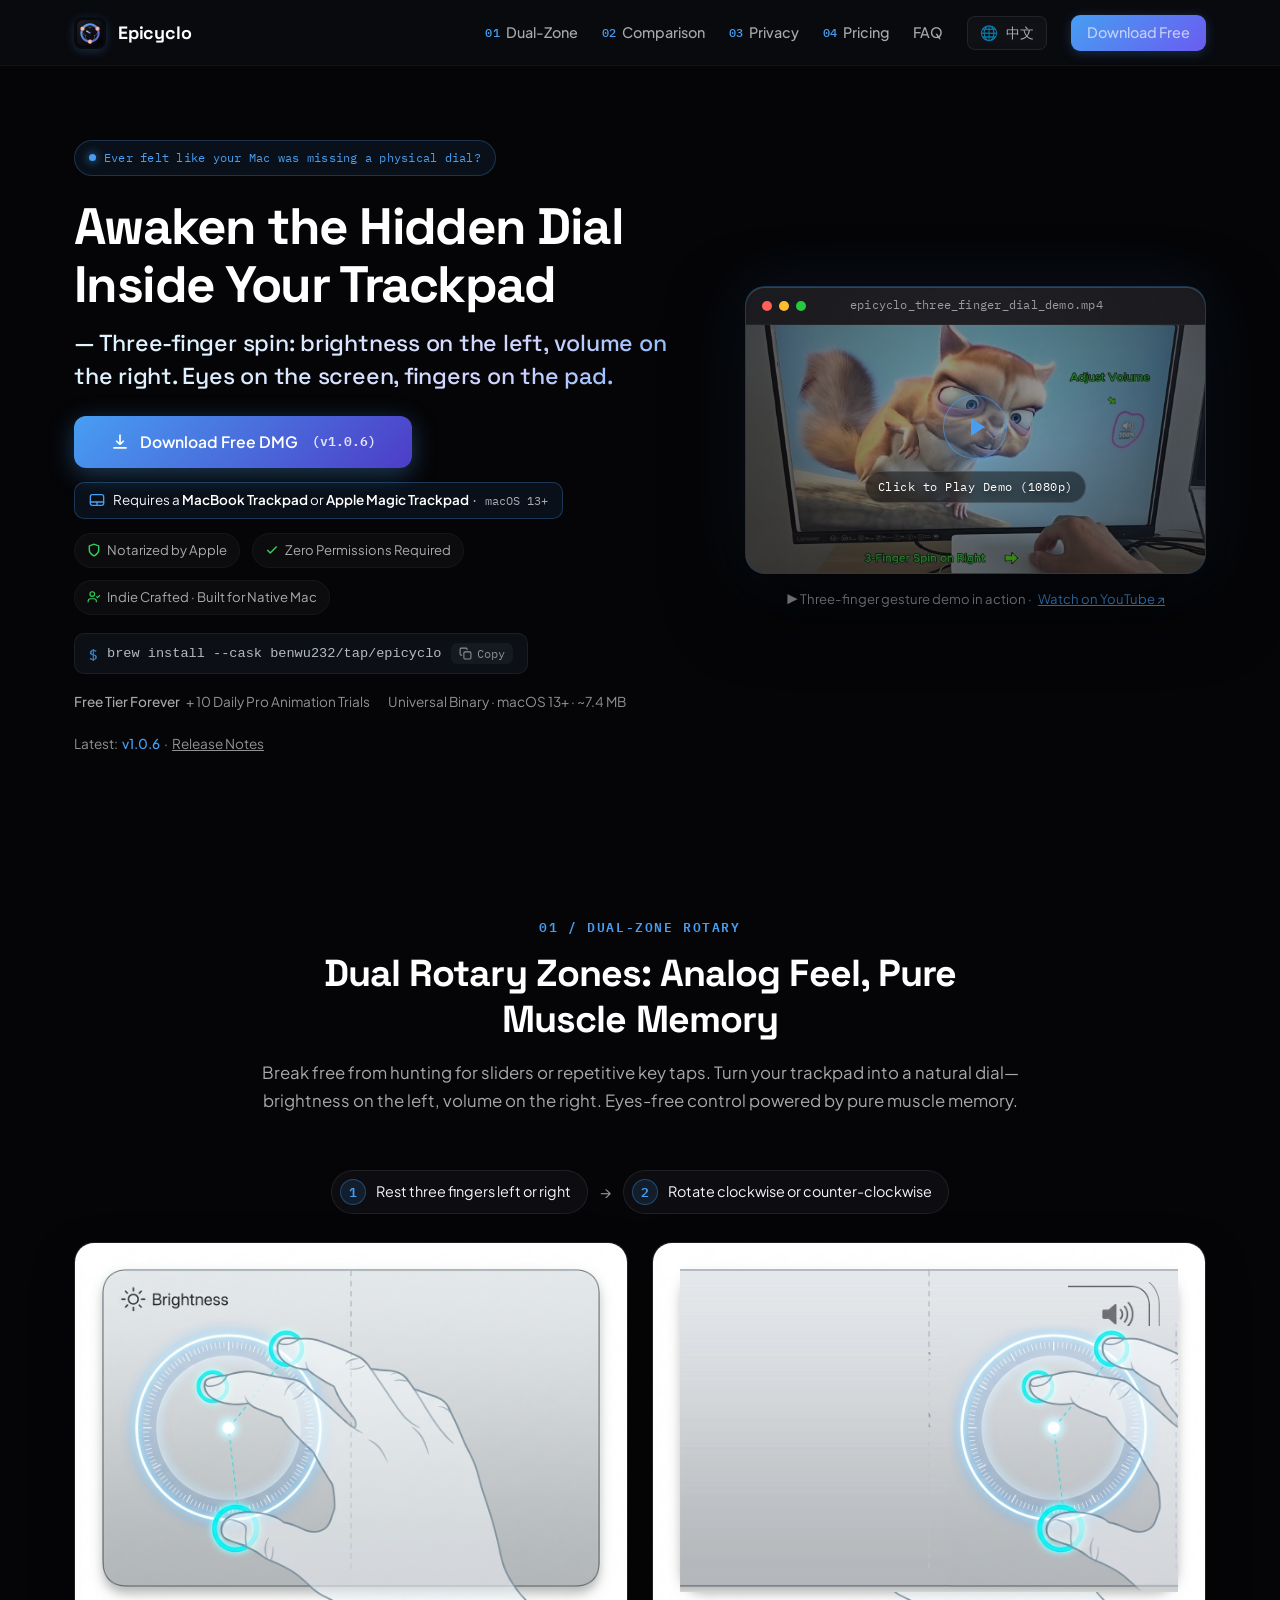
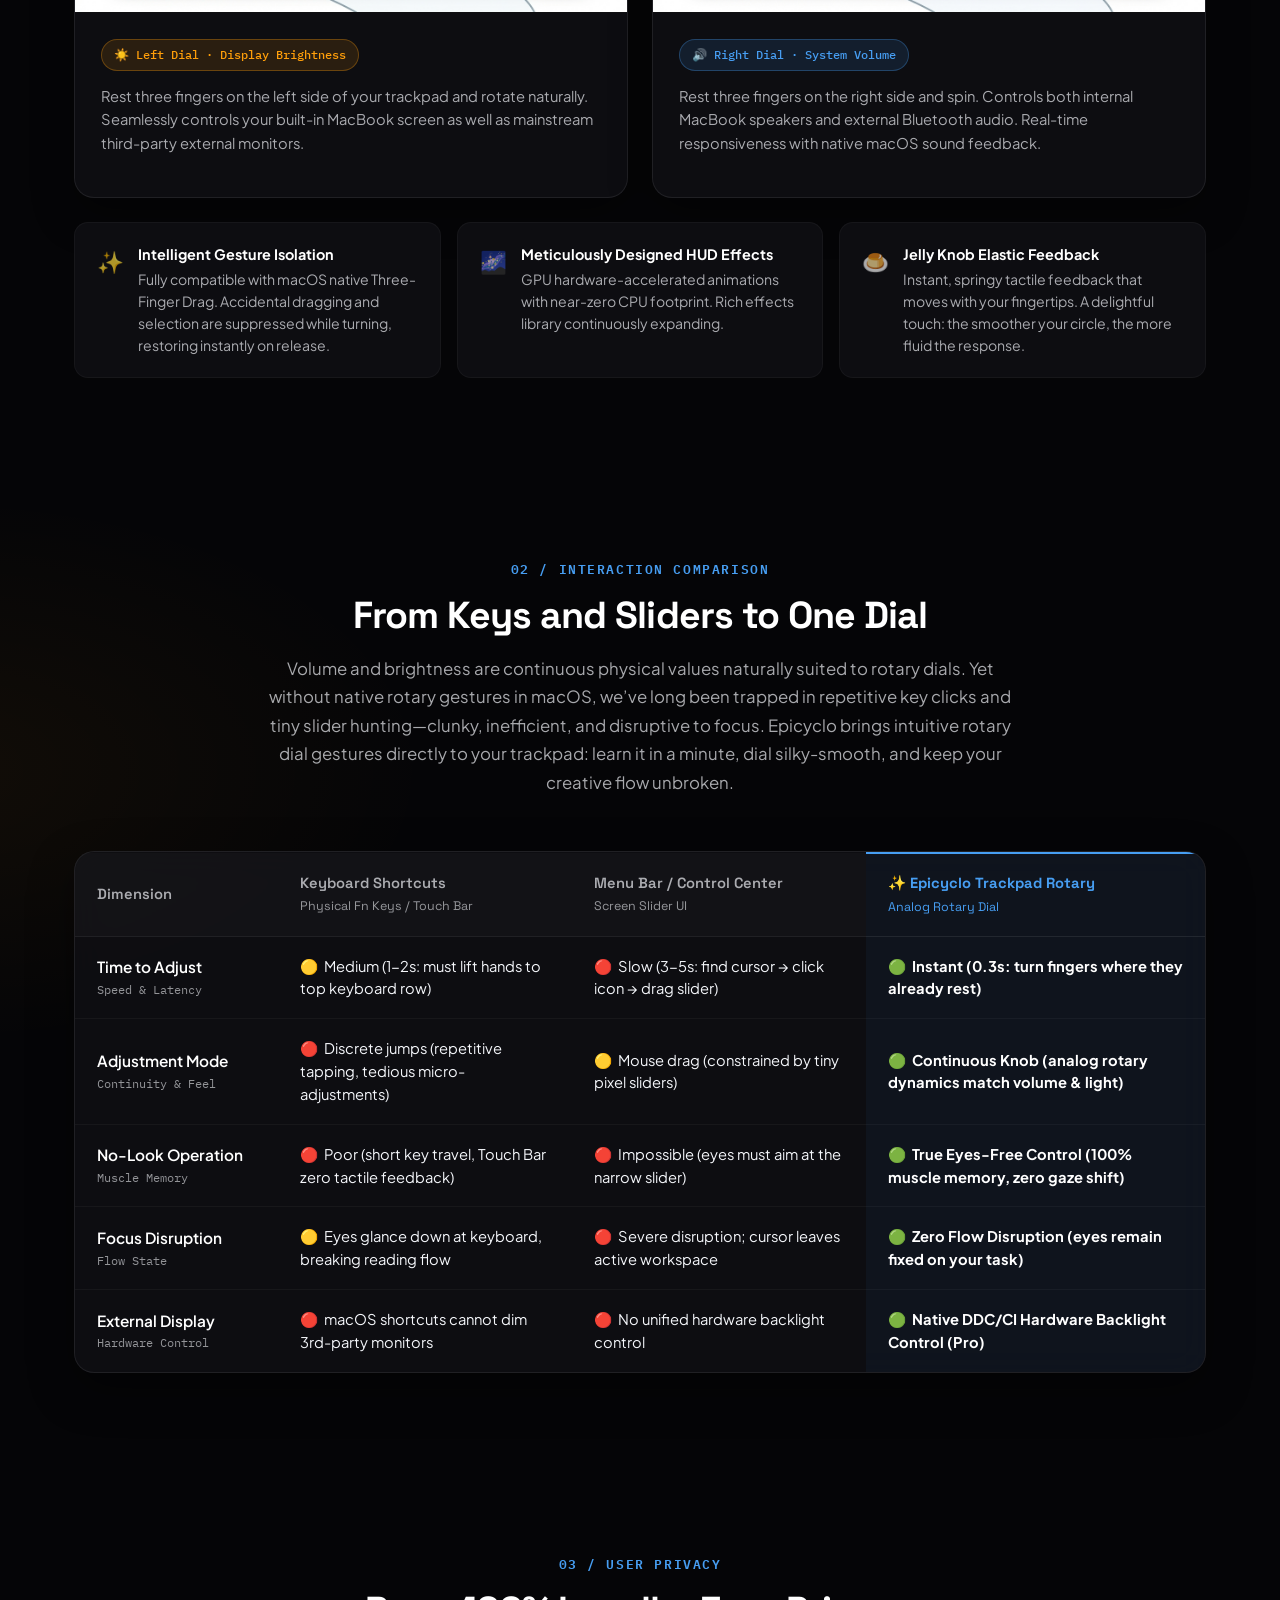
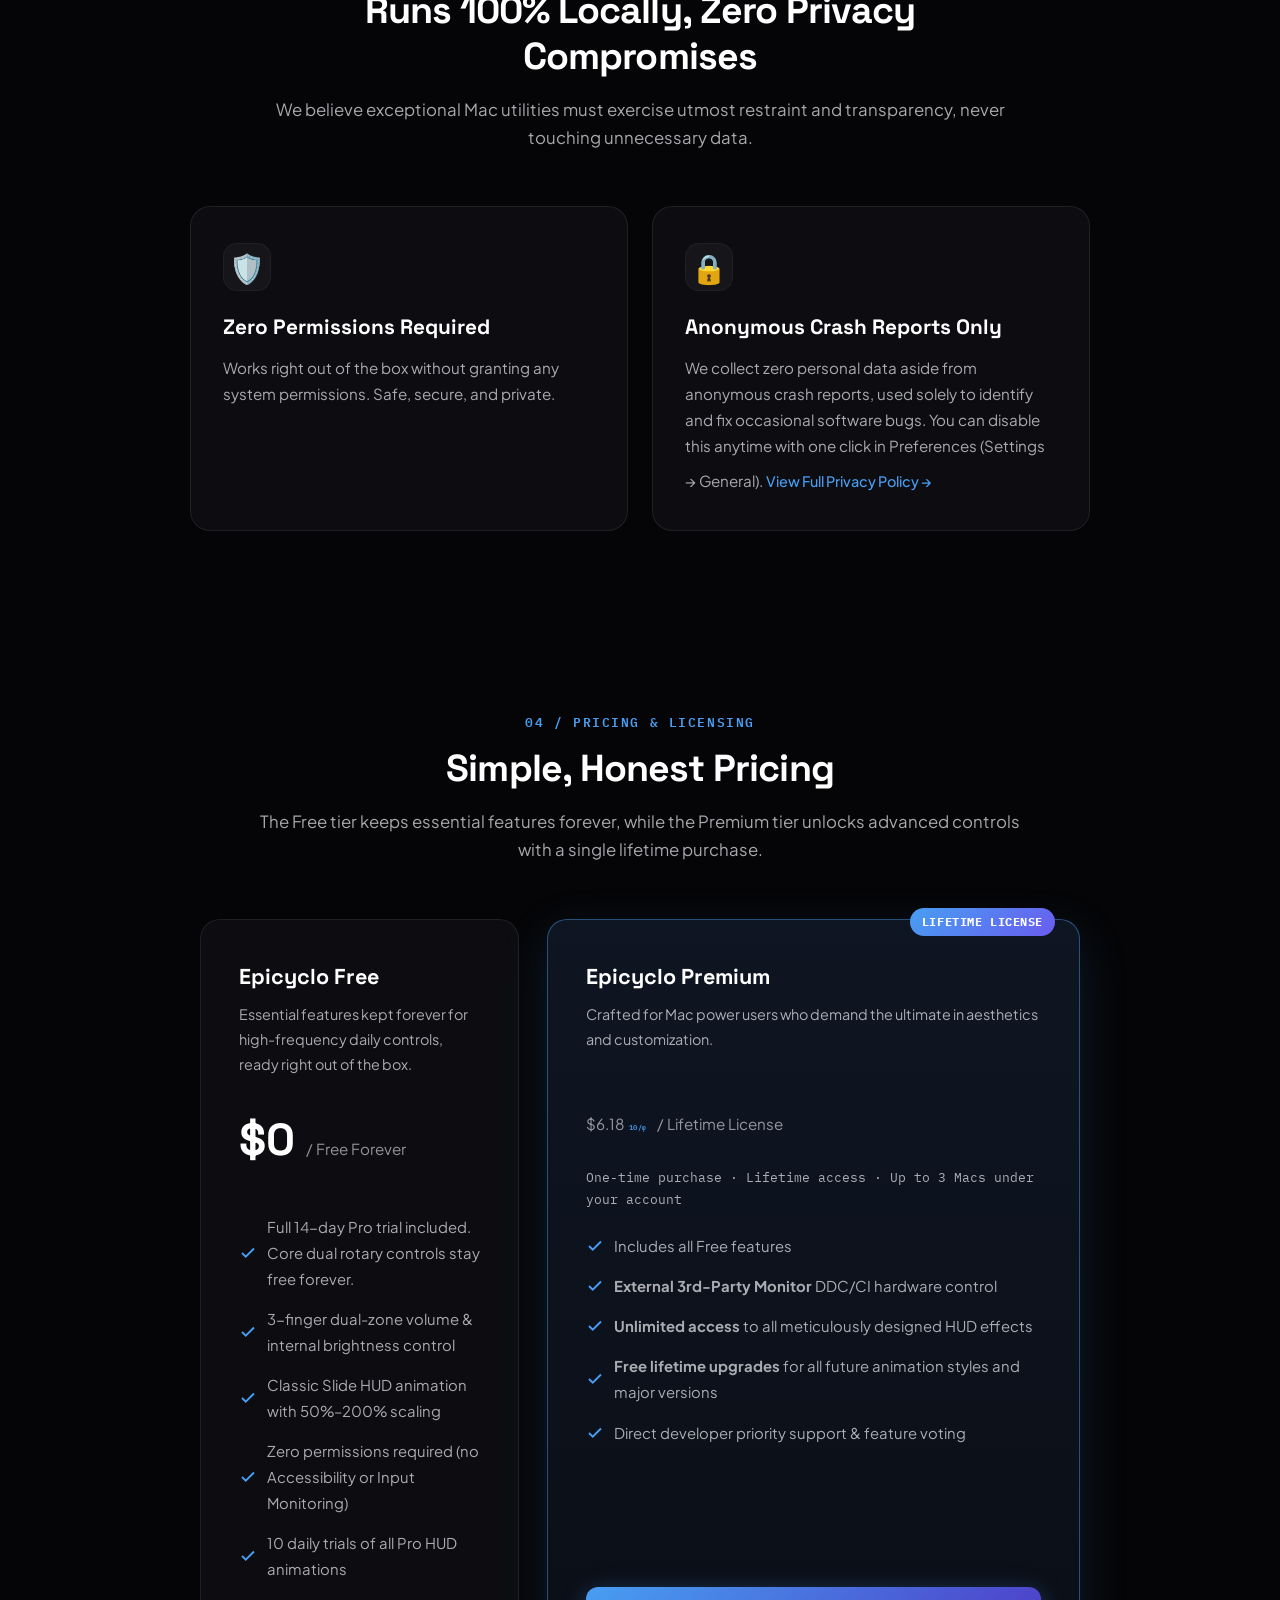
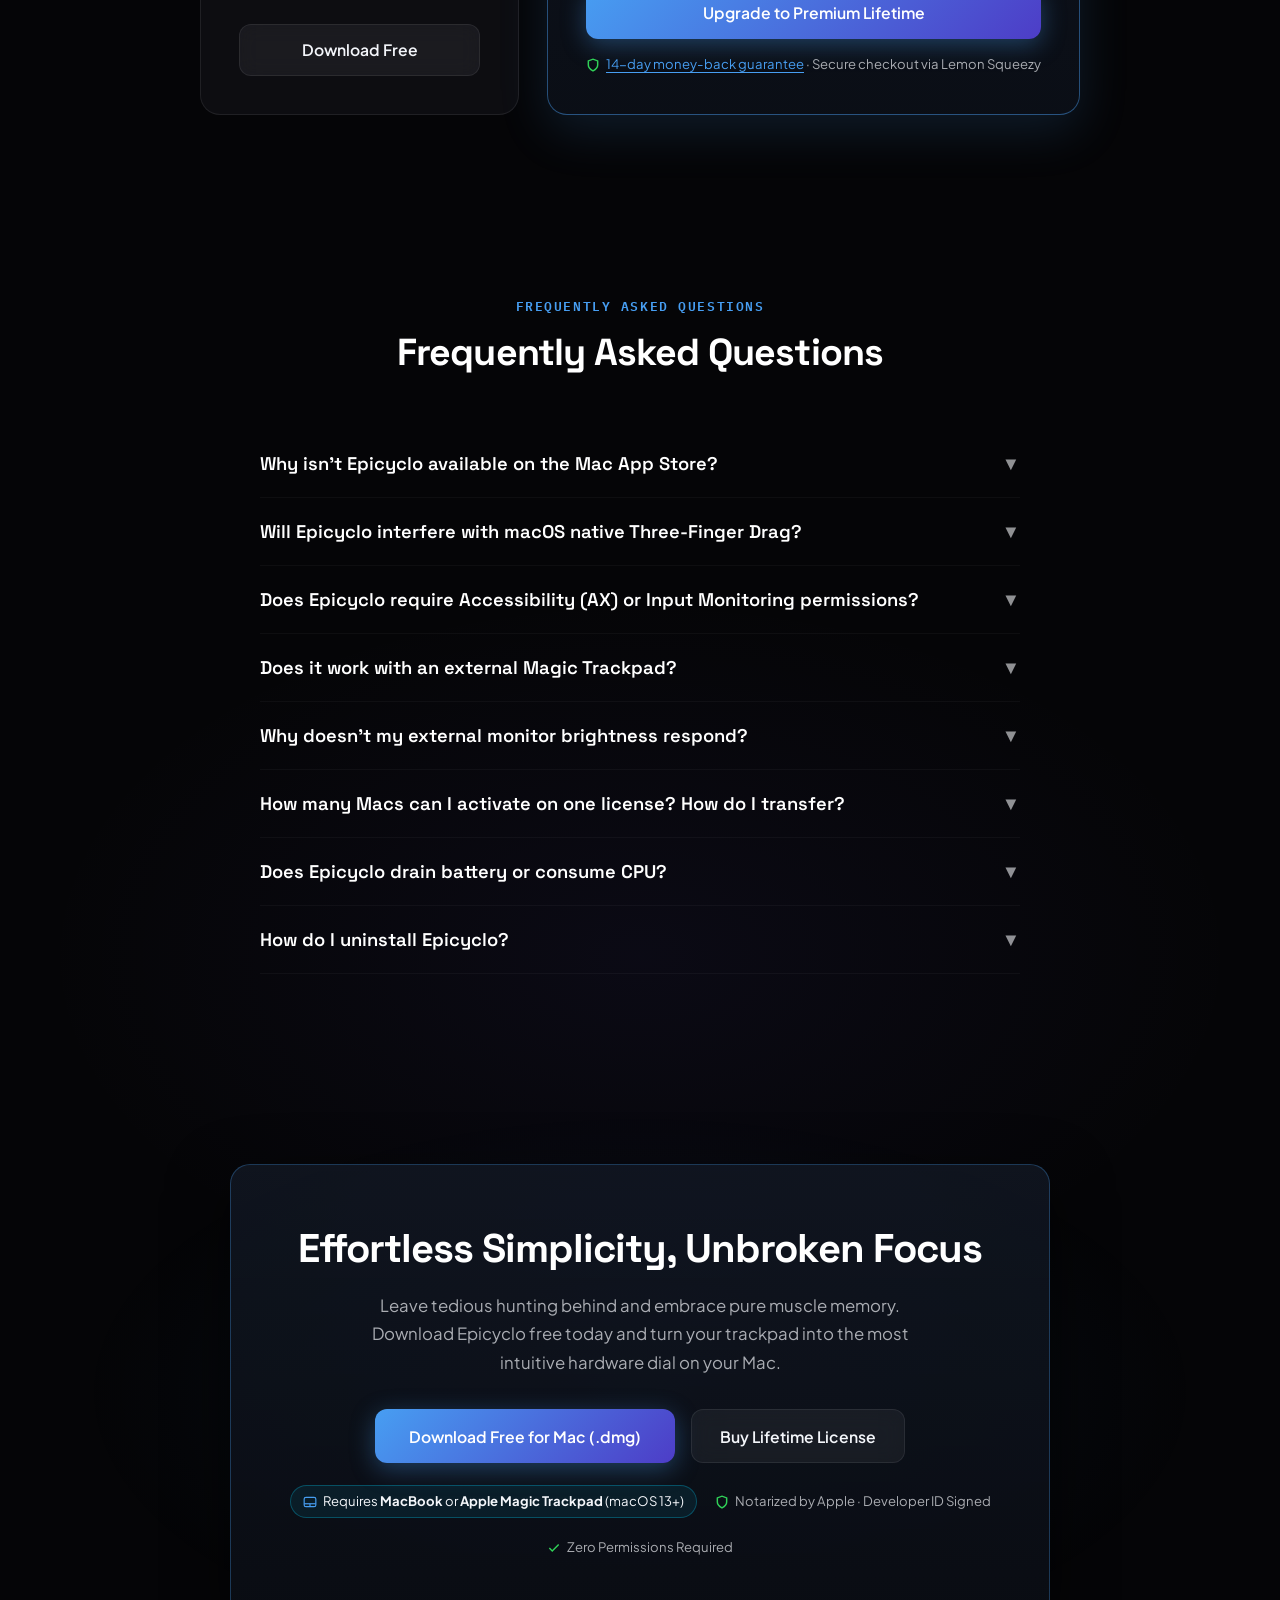
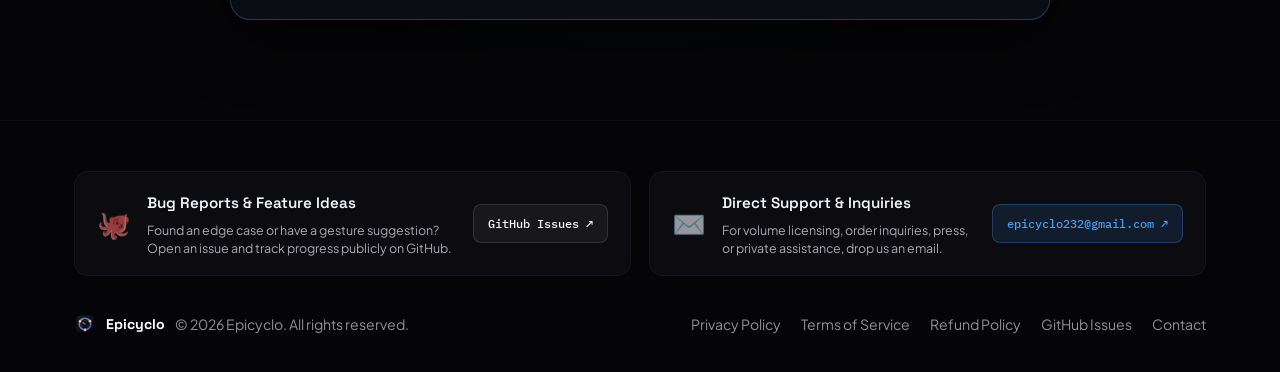
==== commit 12436a0c: "feat: embed demo video facade with YouTube player (4AWLfFuUoUA)" ====
--- a/index.html
+++ b/index.html
@@ -141,19 +141,24 @@
                 <span class="mac-dot yellow"></span>
                 <span class="mac-dot green"></span>
               </div>
-              <span class="video-frame-title">epicyclo_gesture_preview.mp4</span>
+              <span class="video-frame-title">epicyclo_three_finger_dial_demo.mp4</span>
               <span style="width:42px"></span>
             </div>
 
-            <div class="video-frame-body">
-              <img src="assets/appicon.png" alt="Epicyclo" class="video-watermark-icon" aria-hidden="true">
-              <div class="video-play-btn" title="Demo Video Coming Soon" aria-label="Demo Video Coming Soon">
-                <svg width="22" height="22" viewBox="0 0 24 24" fill="currentColor">
+            <div class="video-frame-body" id="videoContainer" role="button" tabindex="0" aria-label="Click to play demo video" style="cursor:pointer">
+              <img src="assets/demo_thumbnail.jpg" alt="Epicyclo three-finger gesture demo in action" class="video-thumbnail" loading="lazy">
+              <div class="video-overlay-tint"></div>
+              <div class="video-play-btn" title="Play Demo Video" aria-label="Play Demo Video">
+                <svg width="24" height="24" viewBox="0 0 24 24" fill="currentColor">
                   <polygon points="6 3 20 12 6 21 6 3"></polygon>
                 </svg>
               </div>
-              <span class="video-frame-hint">Interactive Gesture Video Coming Soon</span>
+              <span class="video-frame-hint">Click to Play Demo (1080p)</span>
             </div>
+          </div>
+          <div class="video-network-note">
+            <span>▶️ Three-finger gesture demo in action ·</span>
+            <a href="https://youtu.be/4AWLfFuUoUA" target="_blank" rel="noopener" style="color:var(--cyan);text-decoration:underline">Watch on YouTube ↗</a>
           </div>
         </div>
       </div>
@@ -742,6 +747,28 @@
         });
       }
     })();
+
+    // =========================================================================
+    // 6. Demo Video Facade Click-to-Play (YouTube No-Cookie Embed)
+    // =========================================================================
+    (function initVideoPlayer() {
+      var container = document.getElementById("videoContainer");
+      if (!container) return;
+      var hasLoaded = false;
+      function loadVideo() {
+        if (hasLoaded) return;
+        hasLoaded = true;
+        container.style.cursor = "default";
+        container.innerHTML = '<iframe src="https://www.youtube-nocookie.com/embed/4AWLfFuUoUA?autoplay=1&mute=1&loop=1&playlist=4AWLfFuUoUA&playsinline=1&rel=0&modestbranding=1" title="Epicyclo Three-Finger Rotary Demo" frameborder="0" allow="accelerometer; autoplay; clipboard-write; encrypted-media; gyroscope; picture-in-picture; web-share" allowfullscreen style="width:100%;height:100%;border:none;display:block;"></iframe>';
+      }
+      container.addEventListener("click", loadVideo);
+      container.addEventListener("keydown", function(e) {
+        if (e.key === "Enter" || e.key === " ") {
+          e.preventDefault();
+          loadVideo();
+        }
+      });
+    })();
   </script>
 
 
--- a/style.css
+++ b/style.css
@@ -578,34 +578,84 @@
   width: 64px;
   height: 64px;
   border-radius: 50%;
-  background: rgba(71, 158, 242, 0.14);
-  border: 1.5px solid rgba(71, 158, 242, 0.5);
+  background: rgba(71, 158, 242, 0.2);
+  border: 1.5px solid rgba(71, 158, 242, 0.6);
   display: flex;
   align-items: center;
   justify-content: center;
   color: var(--cyan);
-  box-shadow: 0 0 28px rgba(71, 158, 242, 0.3);
+  box-shadow: 0 0 28px rgba(71, 158, 242, 0.35);
   margin-bottom: 12px;
-  transition: transform 0.3s cubic-bezier(0.16, 1, 0.3, 1), background 0.3s ease;
+  transition: transform 0.3s cubic-bezier(0.16, 1, 0.3, 1), background 0.3s ease, box-shadow 0.3s ease;
   z-index: 2;
+  cursor: pointer;
 }
 
 .trackpad-podium:hover .video-play-btn {
-  transform: scale(1.08);
-  background: rgba(71, 158, 242, 0.25);
-  box-shadow: 0 0 38px rgba(71, 158, 242, 0.5);
+  transform: scale(1.1);
+  background: rgba(71, 158, 242, 0.35);
+  box-shadow: 0 0 42px rgba(71, 158, 242, 0.6);
 }
 
 .video-play-btn svg {
   margin-left: 3px;
 }
 
+.video-thumbnail {
+  position: absolute;
+  top: 0;
+  left: 0;
+  width: 100%;
+  height: 100%;
+  object-fit: cover;
+  transition: transform 0.6s cubic-bezier(0.16, 1, 0.3, 1);
+  z-index: 1;
+}
+
+.trackpad-podium:hover .video-thumbnail {
+  transform: scale(1.04);
+}
+
+.video-overlay-tint {
+  position: absolute;
+  top: 0;
+  left: 0;
+  width: 100%;
+  height: 100%;
+  background: radial-gradient(circle at center, rgba(12, 12, 17, 0.35) 0%, rgba(12, 12, 17, 0.65) 100%);
+  z-index: 1;
+  transition: background 0.3s ease;
+  pointer-events: none;
+}
+
+.trackpad-podium:hover .video-overlay-tint {
+  background: radial-gradient(circle at center, rgba(12, 12, 17, 0.2) 0%, rgba(12, 12, 17, 0.5) 100%);
+}
+
 .video-frame-hint {
   font-family: var(--font-mono);
   font-size: 0.78rem;
-  color: var(--ink-2);
+  color: #ffffff;
+  text-shadow: 0 2px 8px rgba(0, 0, 0, 0.8);
   letter-spacing: 0.04em;
   z-index: 2;
+  background: rgba(0, 0, 0, 0.45);
+  padding: 4px 12px;
+  border-radius: 999px;
+  border: 1px solid rgba(255, 255, 255, 0.12);
+  backdrop-filter: blur(8px);
+  -webkit-backdrop-filter: blur(8px);
+}
+
+.video-network-note {
+  margin-top: 14px;
+  font-size: 0.82rem;
+  color: var(--ink-2);
+  display: inline-flex;
+  align-items: center;
+  justify-content: center;
+  gap: 6px;
+  text-align: center;
 }
 
 .video-watermark-icon {
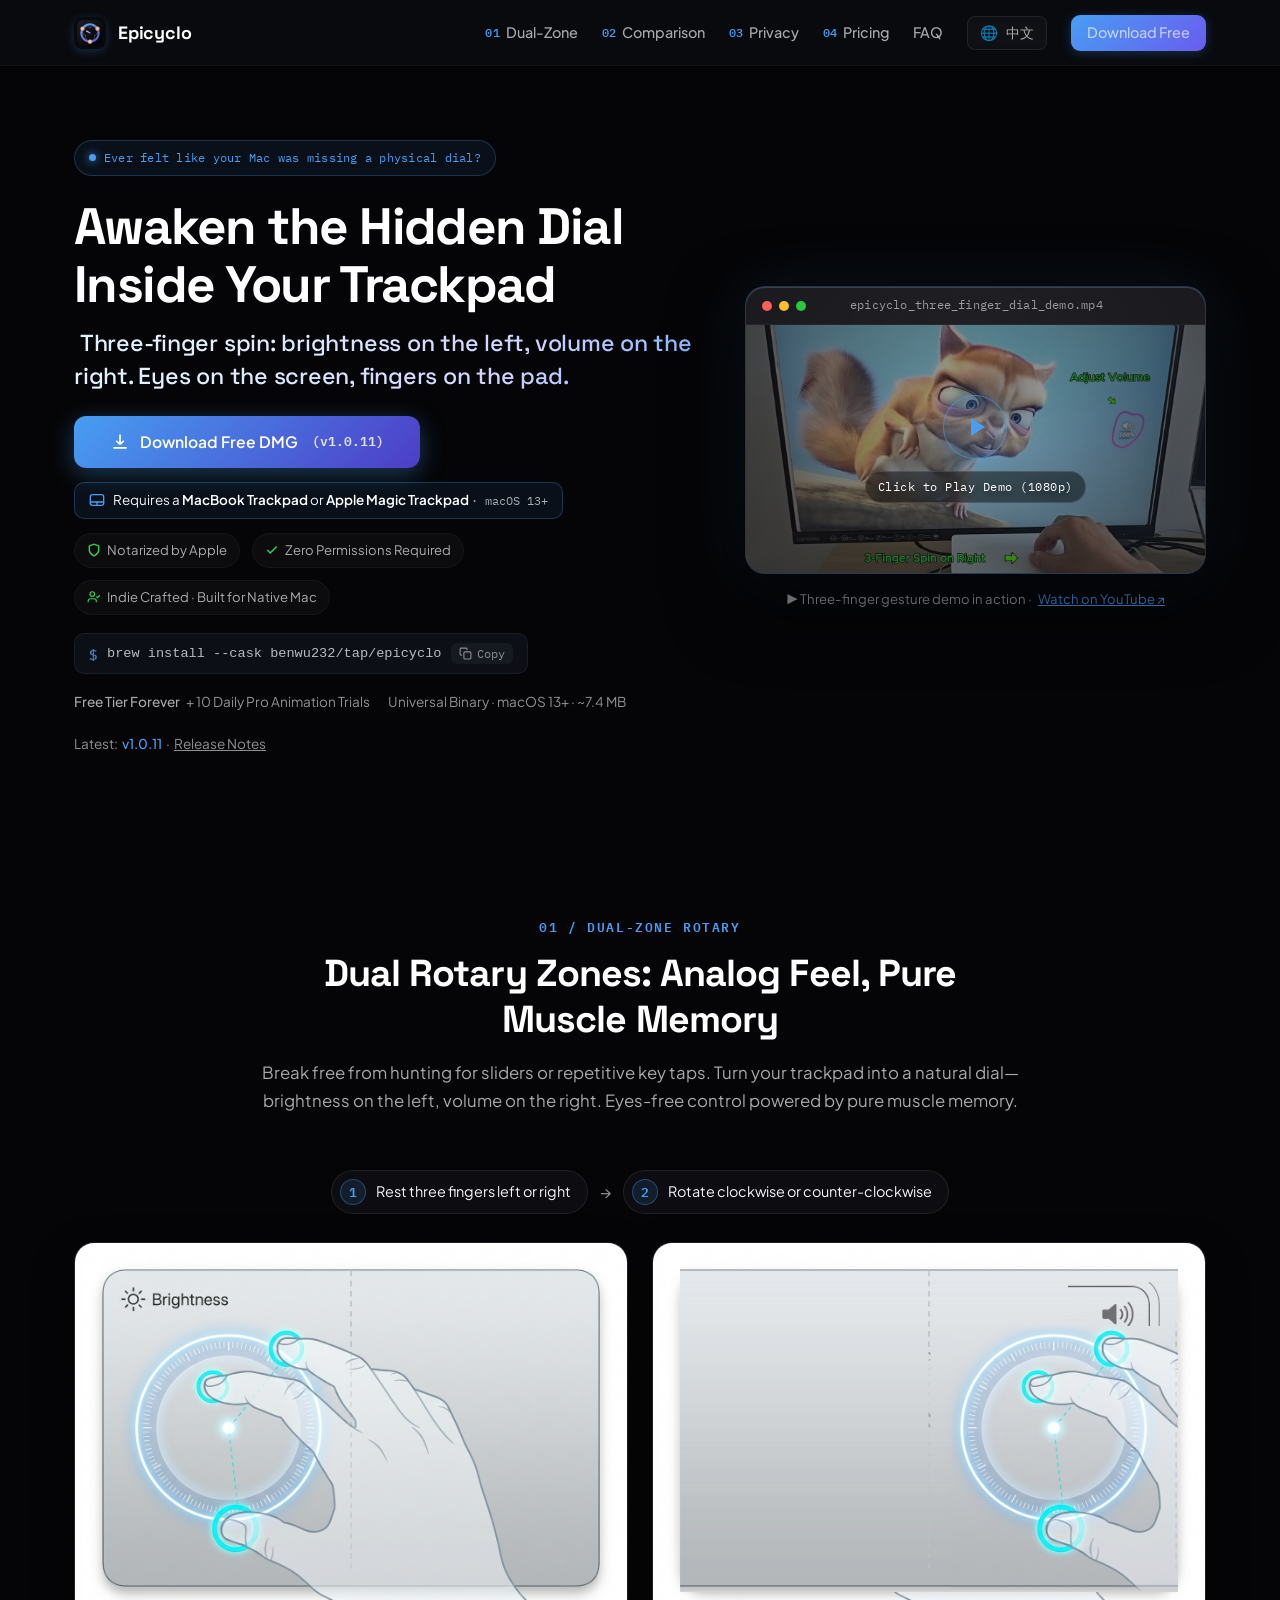
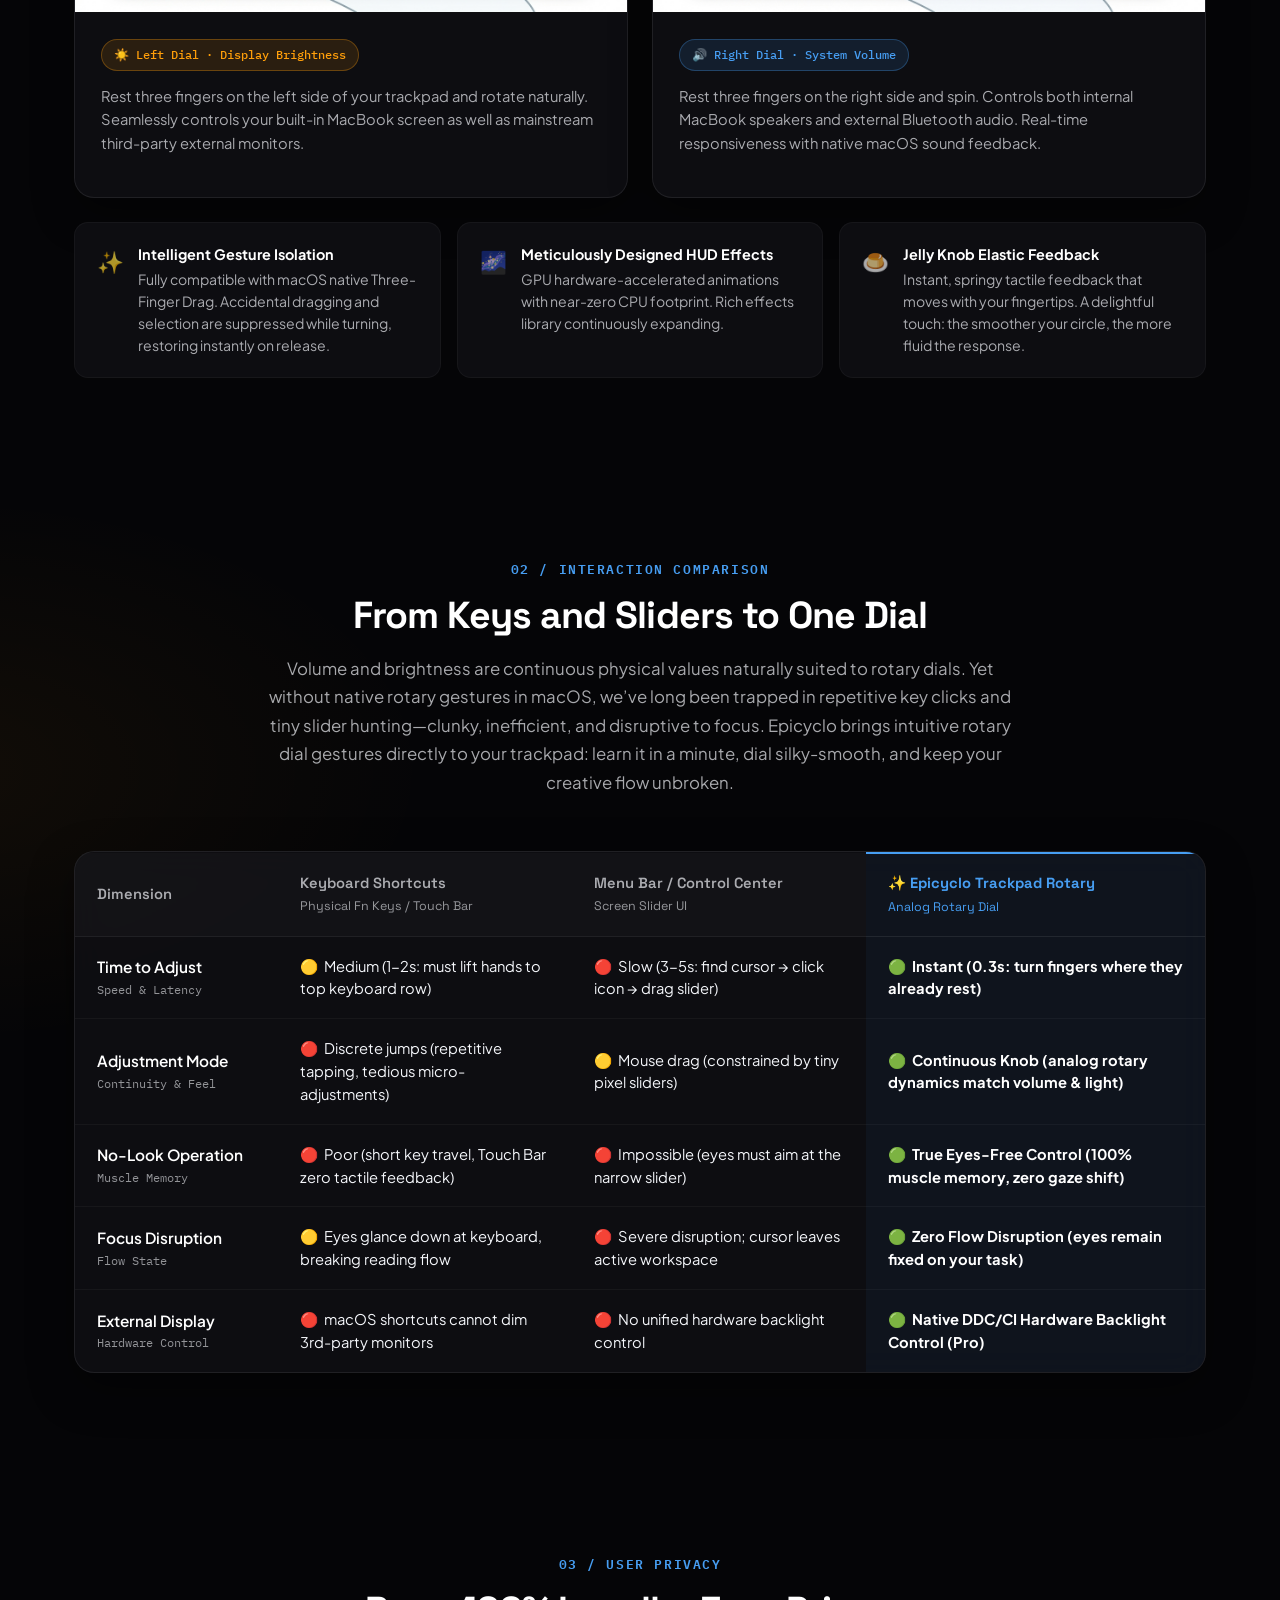
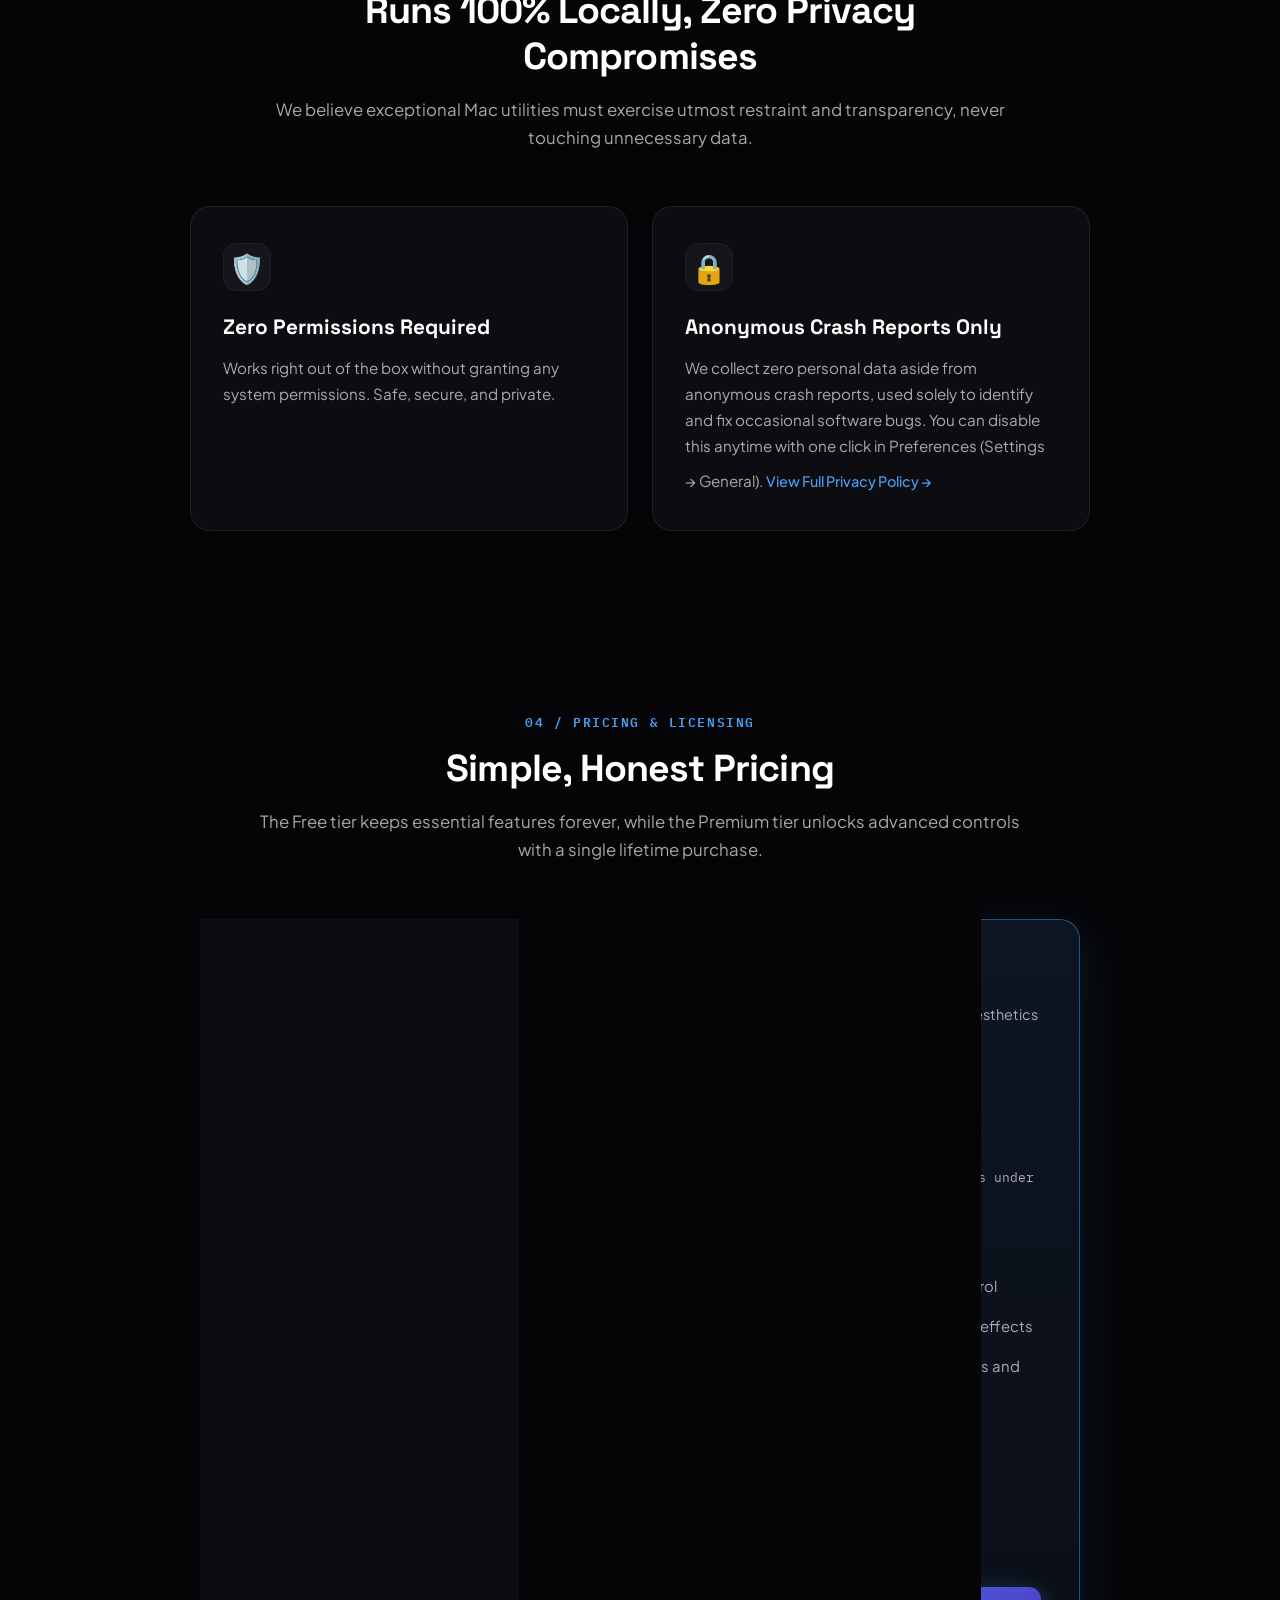
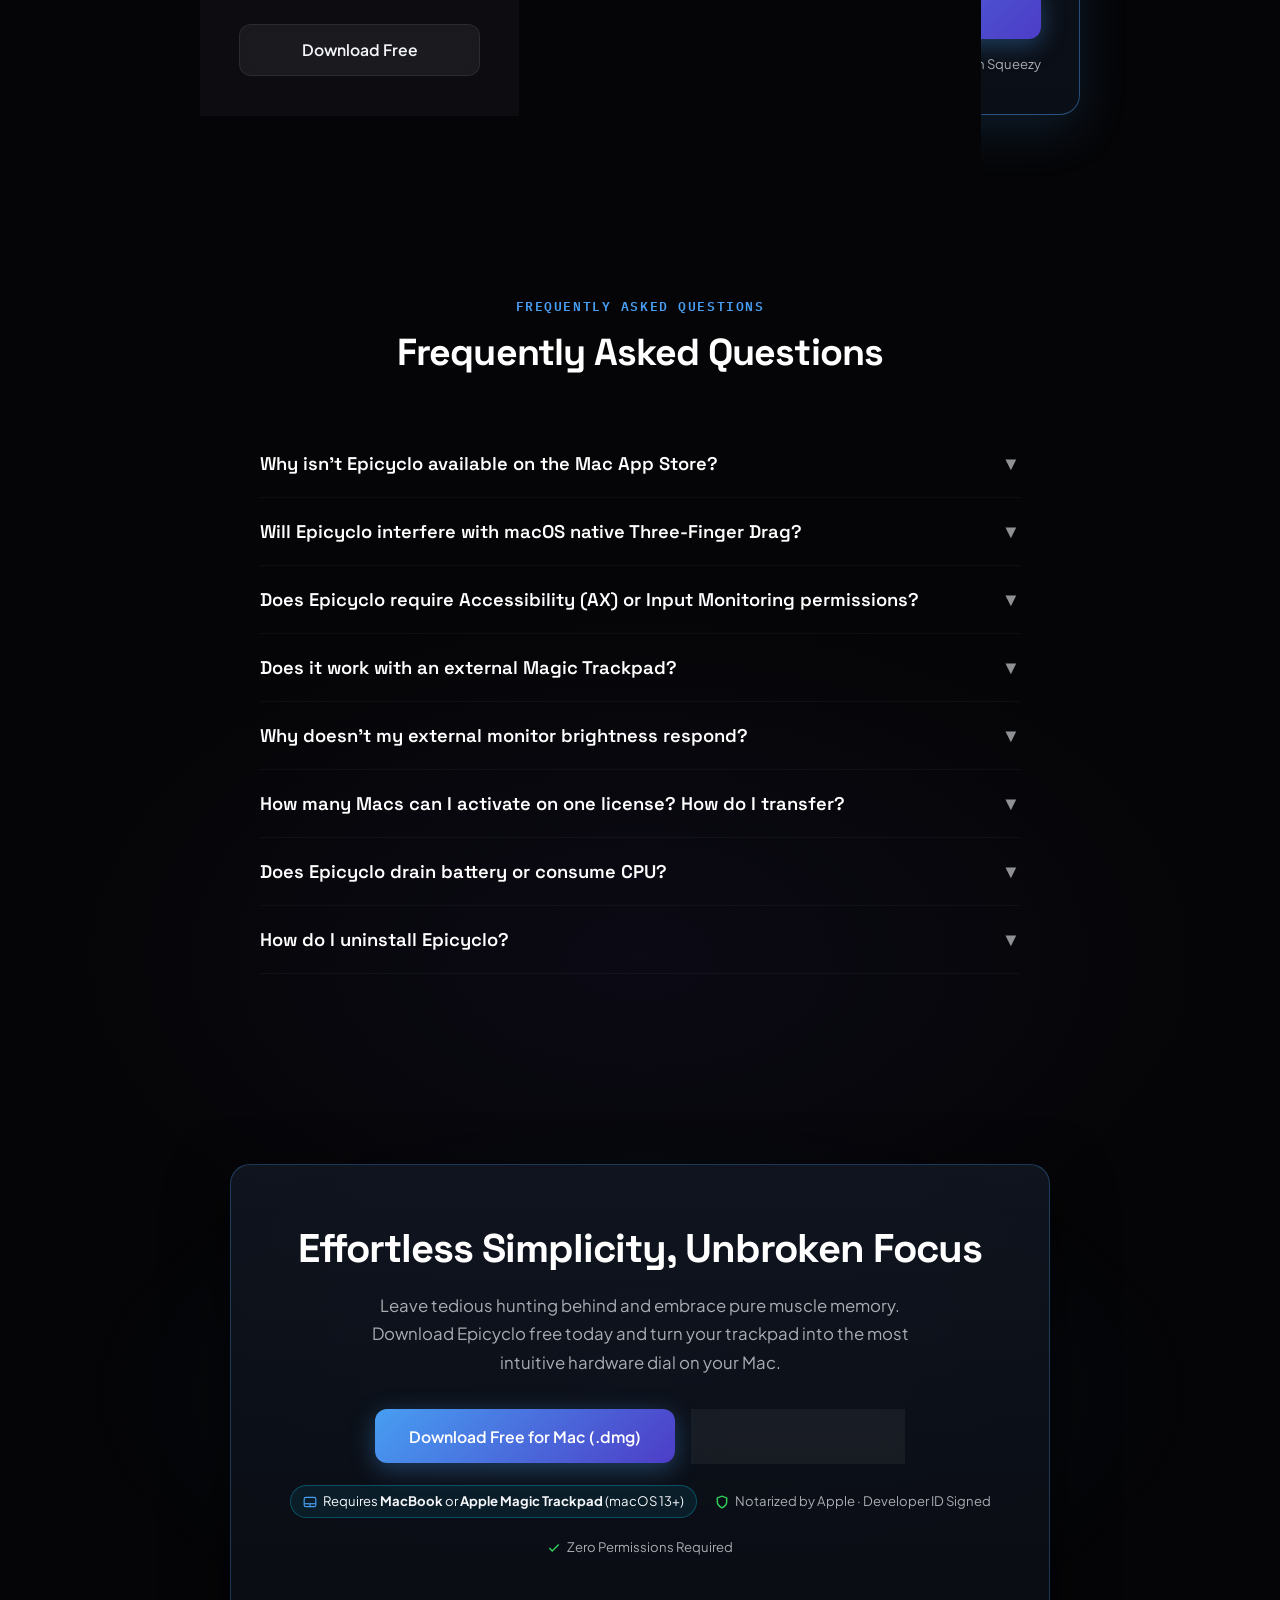
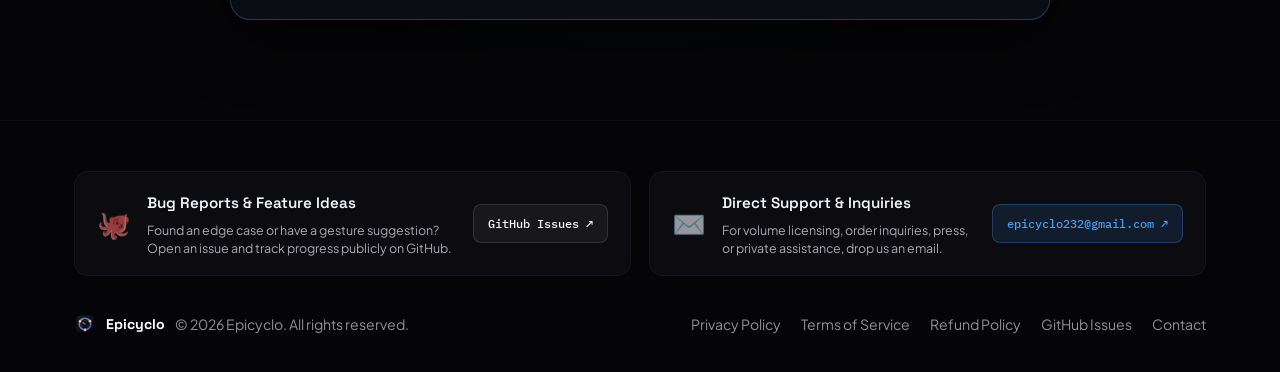
==== commit 84585662: "chore: update download links and version numbers to v1.0.11 in HTML files" ====
--- a/index.html
+++ b/index.html
@@ -77,16 +77,15 @@
           </div>
 
           <h1>
-            Awaken the Hidden Dial Inside Your Trackpad<br>
-            <span class="hero-subtitle">— Three-finger spin: brightness on the left, volume on the right. Eyes on the screen, fingers on the pad.</span></h1>
+            Awaken the Hidden Dial Inside Your Trackpad<br><span class="hero-subtitle">&nbsp;Three-finger spin: brightness on the left, volume on the right. Eyes on the screen, fingers on the pad.</span></h1>
 
           <div class="hero-actions" id="download">
-            <a href="https://github.com/benwu232/Epicyclo/releases/download/v1.0.6/Epicyclo_v1.0.6.dmg" class="btn btn-primary" id="heroDownloadBtn" download="" title="Direct download Epicyclo_v1.0.6.dmg" style="padding:0 36px;height:52px">
+            <a href="https://github.com/benwu232/Epicyclo/releases/download/v1.0.11/Epicyclo_v1.0.11.dmg" class="btn btn-primary" id="heroDownloadBtn" download="" title="Direct download Epicyclo_v1.0.11.dmg" style="padding:0 36px;height:52px">
               <svg width="20" height="20" fill="none" stroke="currentColor" stroke-width="2" viewBox="0 0 24 24" aria-hidden="true">
                 <path d="M12 3v12m0 0l-4.5-4.5M12 15l4.5-4.5M4 19h16"></path>
               </svg>
               <span>Download Free DMG</span>
-              <span class="mono" id="heroVersionTag" style="font-size:0.84em;opacity:0.85;margin-left:4px">(v1.0.6)</span>
+              <span class="mono" id="heroVersionTag" style="font-size:0.84em;opacity:0.85;margin-left:4px">(v1.0.11)</span>
             </a>
             <div class="hero-hw-req" role="note" aria-label="Hardware Requirements">
               <svg width="16" height="16" viewBox="0 0 24 24" fill="none" stroke="currentColor" stroke-width="2" stroke-linecap="round" stroke-linejoin="round" aria-hidden="true">
@@ -128,7 +127,7 @@
           <p class="hero-meta">
             <span><b>Free Tier Forever</b> + 10 Daily Pro Animation Trials</span>
             <span>Universal Binary · macOS 13+ · ~7.4 MB</span>
-            <span id="versionMeta" style="display:inline-flex;align-items:center;gap:4px">Latest: <b id="versionNumber" style="color:var(--cyan)">v1.0.6</b> · <a class="release-notes-link" href="https://github.com/benwu232/Epicyclo/releases" target="_blank" rel="noopener" style="text-decoration:underline">Release Notes</a></span>
+            <span id="versionMeta" style="display:inline-flex;align-items:center;gap:4px">Latest: <b id="versionNumber" style="color:var(--cyan)">v1.0.11</b> · <a class="release-notes-link" href="https://github.com/benwu232/Epicyclo/releases" target="_blank" rel="noopener" style="text-decoration:underline">Release Notes</a></span>
           </p>
         </div>
 
@@ -524,7 +523,7 @@
           Leave tedious hunting behind and embrace pure muscle memory. Download Epicyclo free today and turn your trackpad into the most intuitive hardware dial on your Mac.
         </p>
         <div style="display:flex;justify-content:center;gap:16px;flex-wrap:wrap">
-          <a href="https://github.com/benwu232/Epicyclo/releases/download/v1.0.6/Epicyclo_v1.0.6.dmg" class="btn btn-primary" style="height:54px;padding:0 34px" download="" title="Direct download Epicyclo_v1.0.6.dmg">
+          <a href="https://github.com/benwu232/Epicyclo/releases/download/v1.0.11/Epicyclo_v1.0.11.dmg" class="btn btn-primary" style="height:54px;padding:0 34px" download="" title="Direct download Epicyclo_v1.0.11.dmg">
             Download Free for Mac (.dmg)
           </a>
           <a href="https://benwu232.lemonsqueezy.com/checkout/buy/b0cc2a02-a466-4e4f-be09-2d57956056a3" target="_blank" rel="noopener" class="btn btn-secondary" style="height:54px">
@@ -772,5 +771,7 @@
   </script>
 
 
+
+
 </body>
 </html>
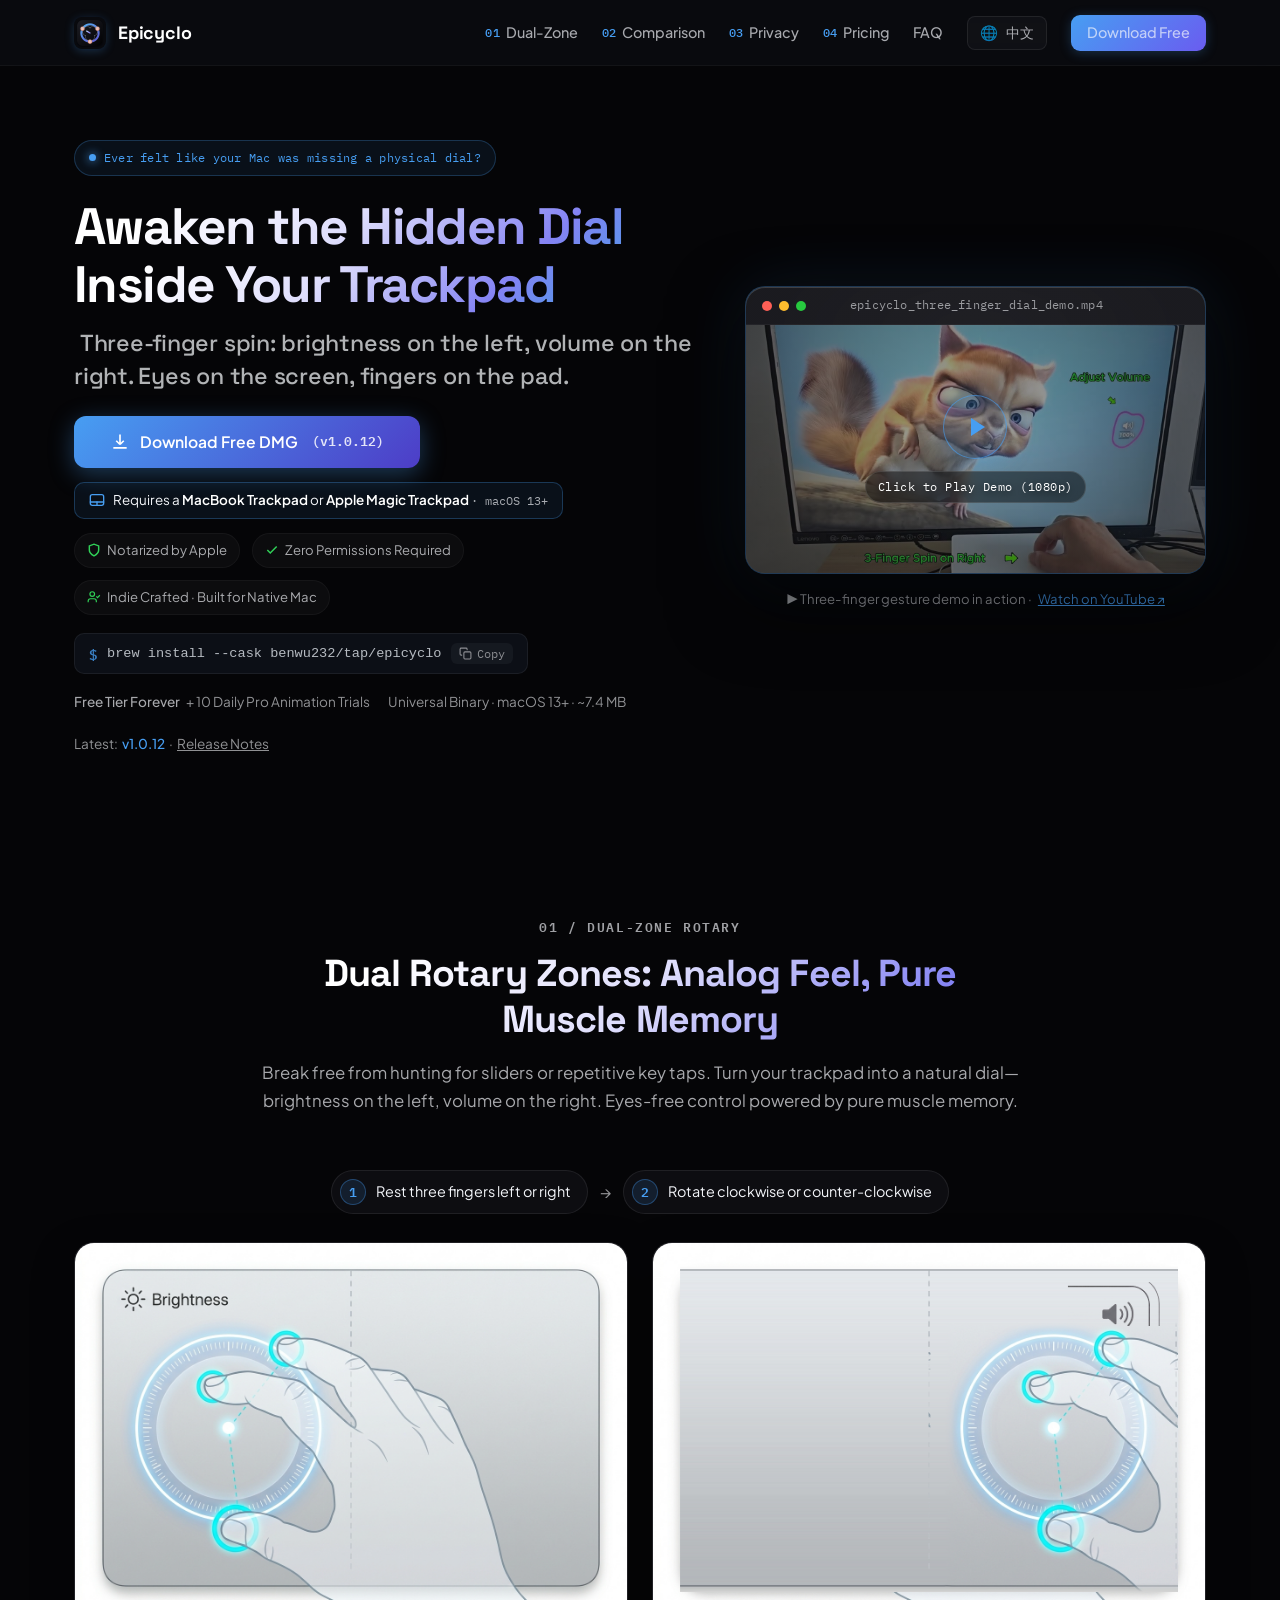
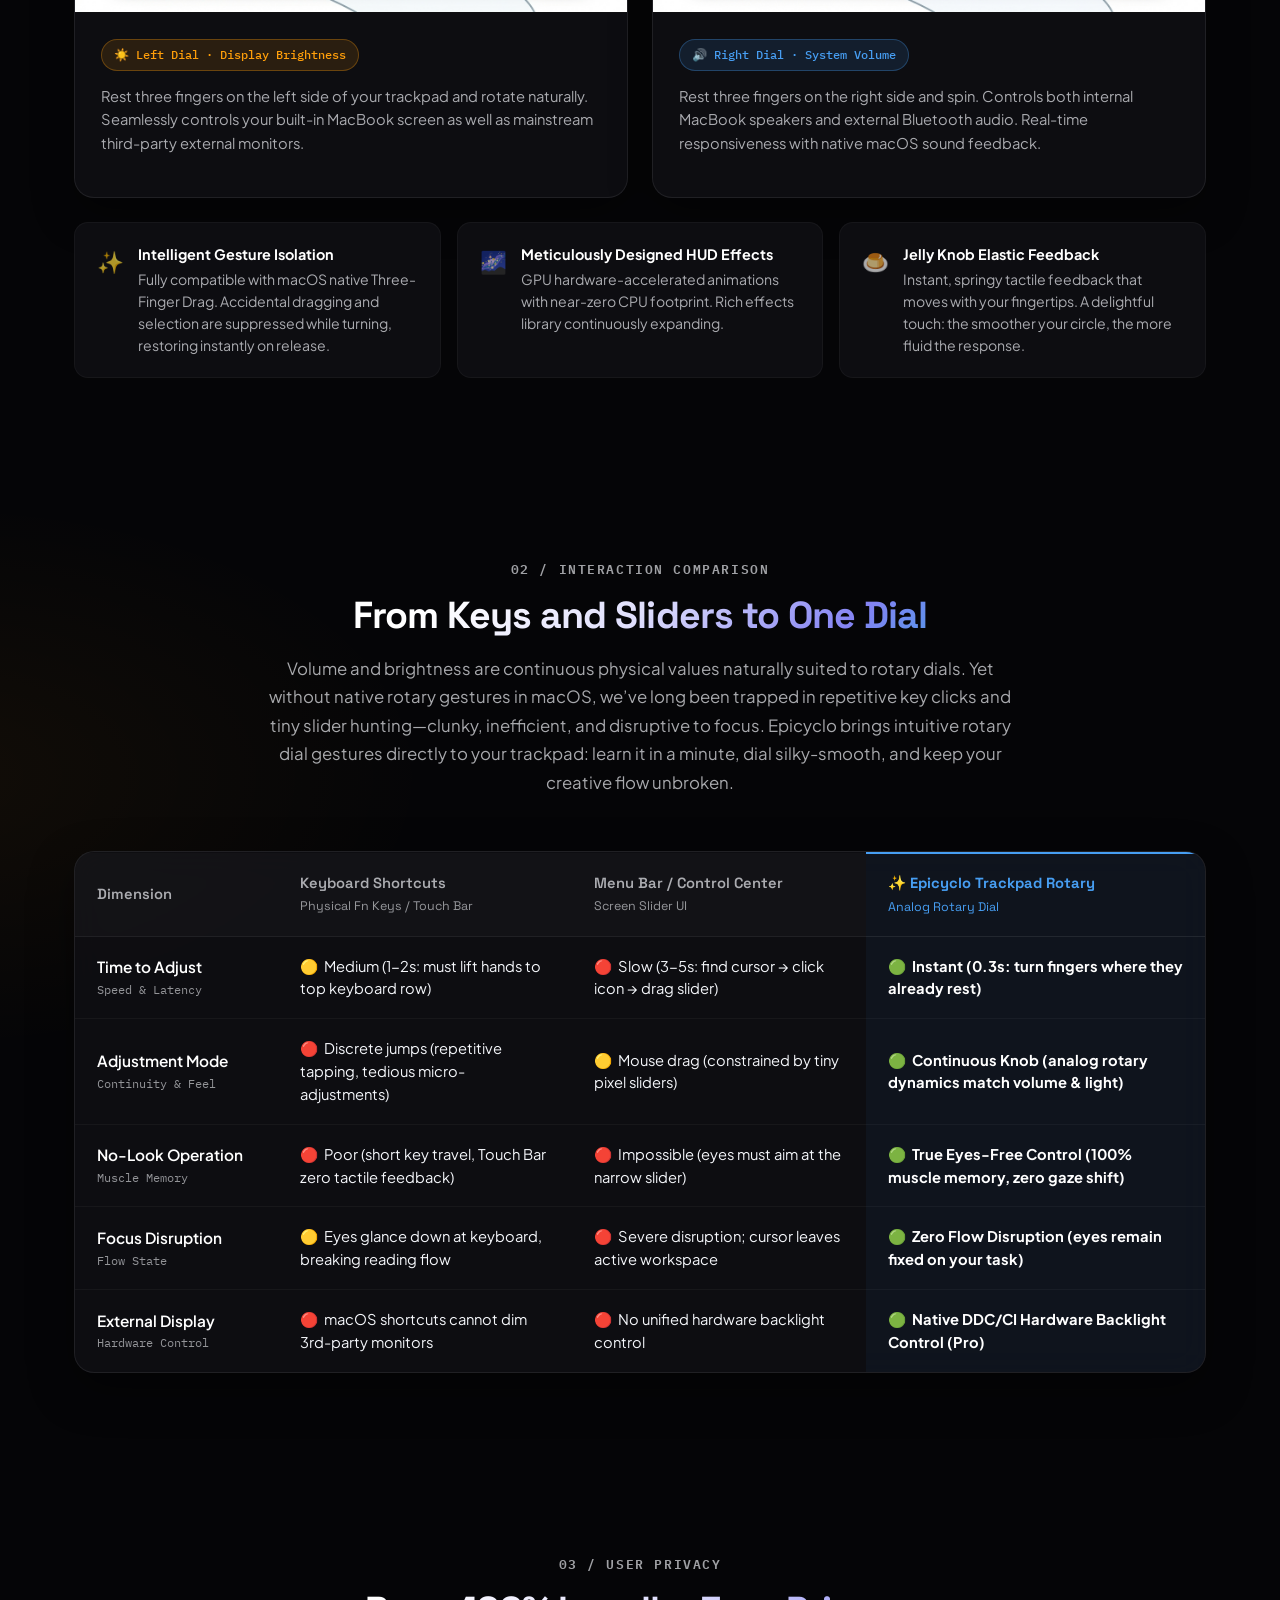
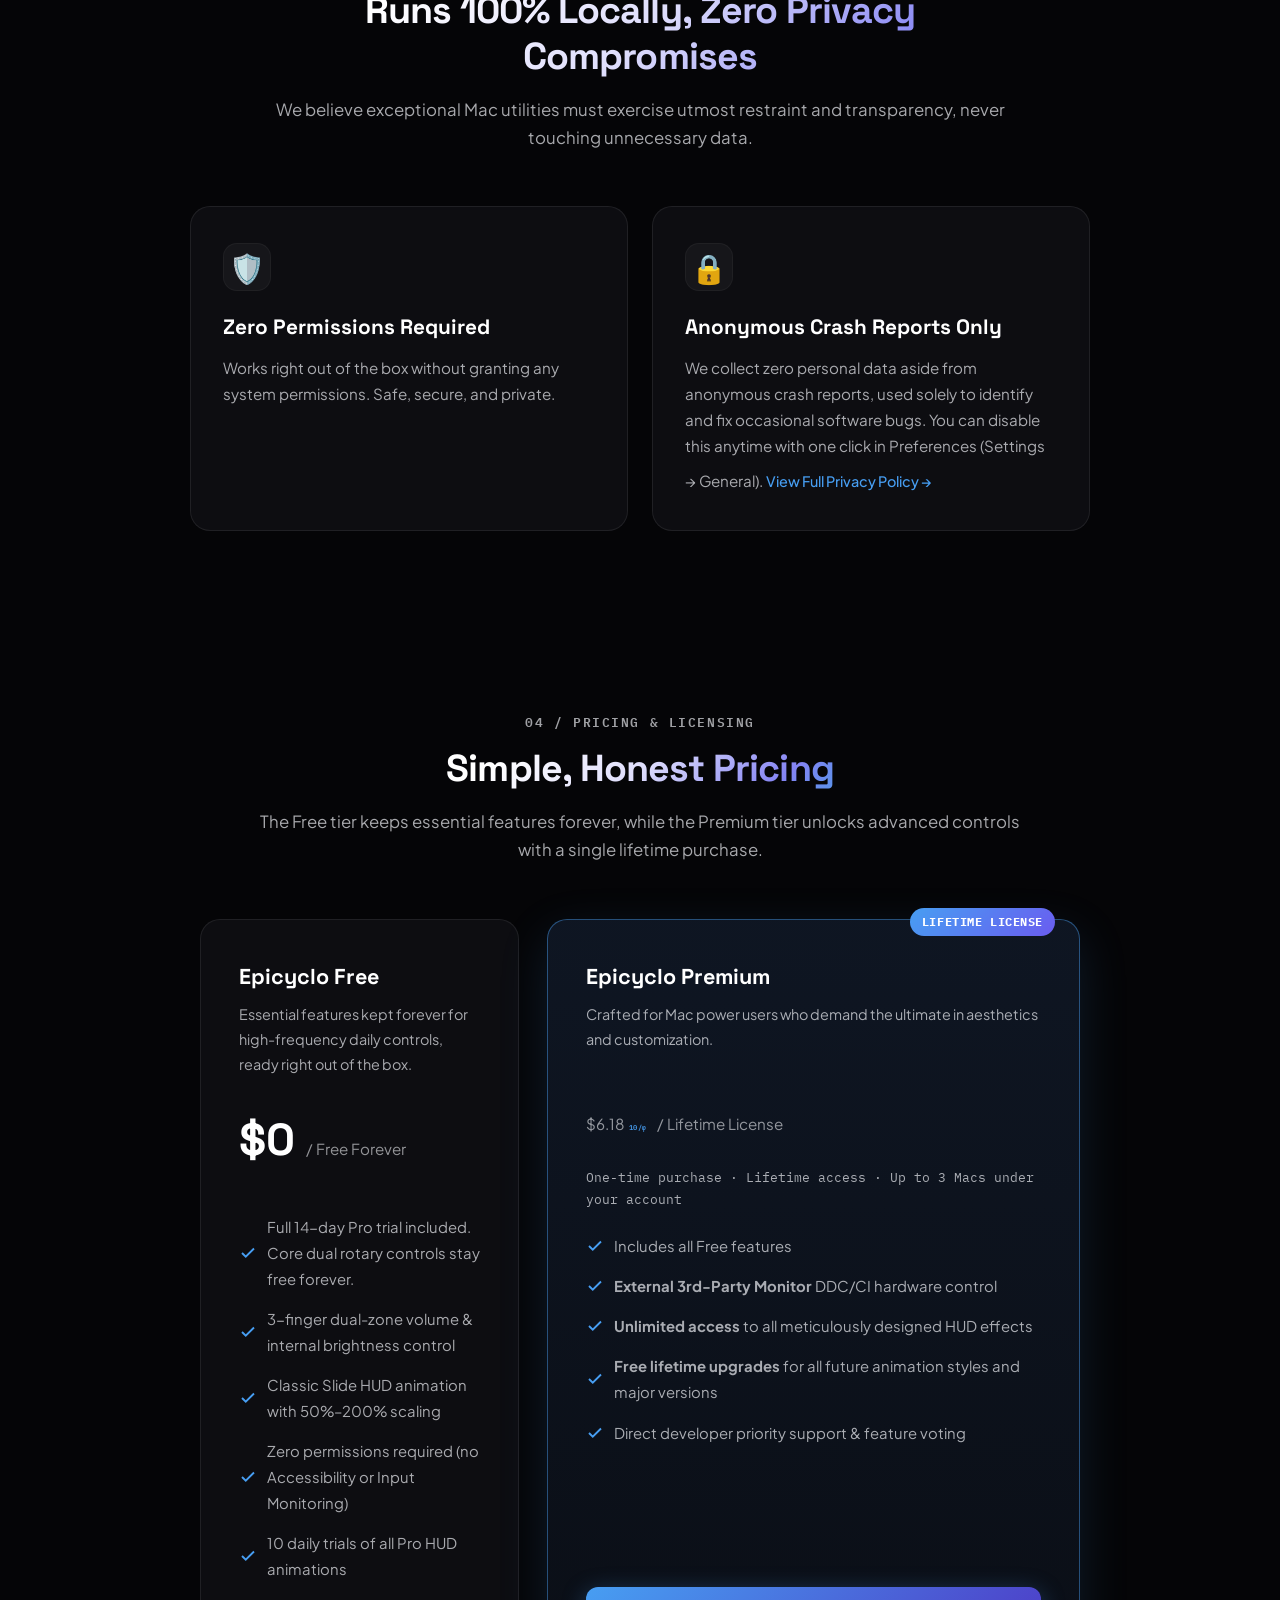
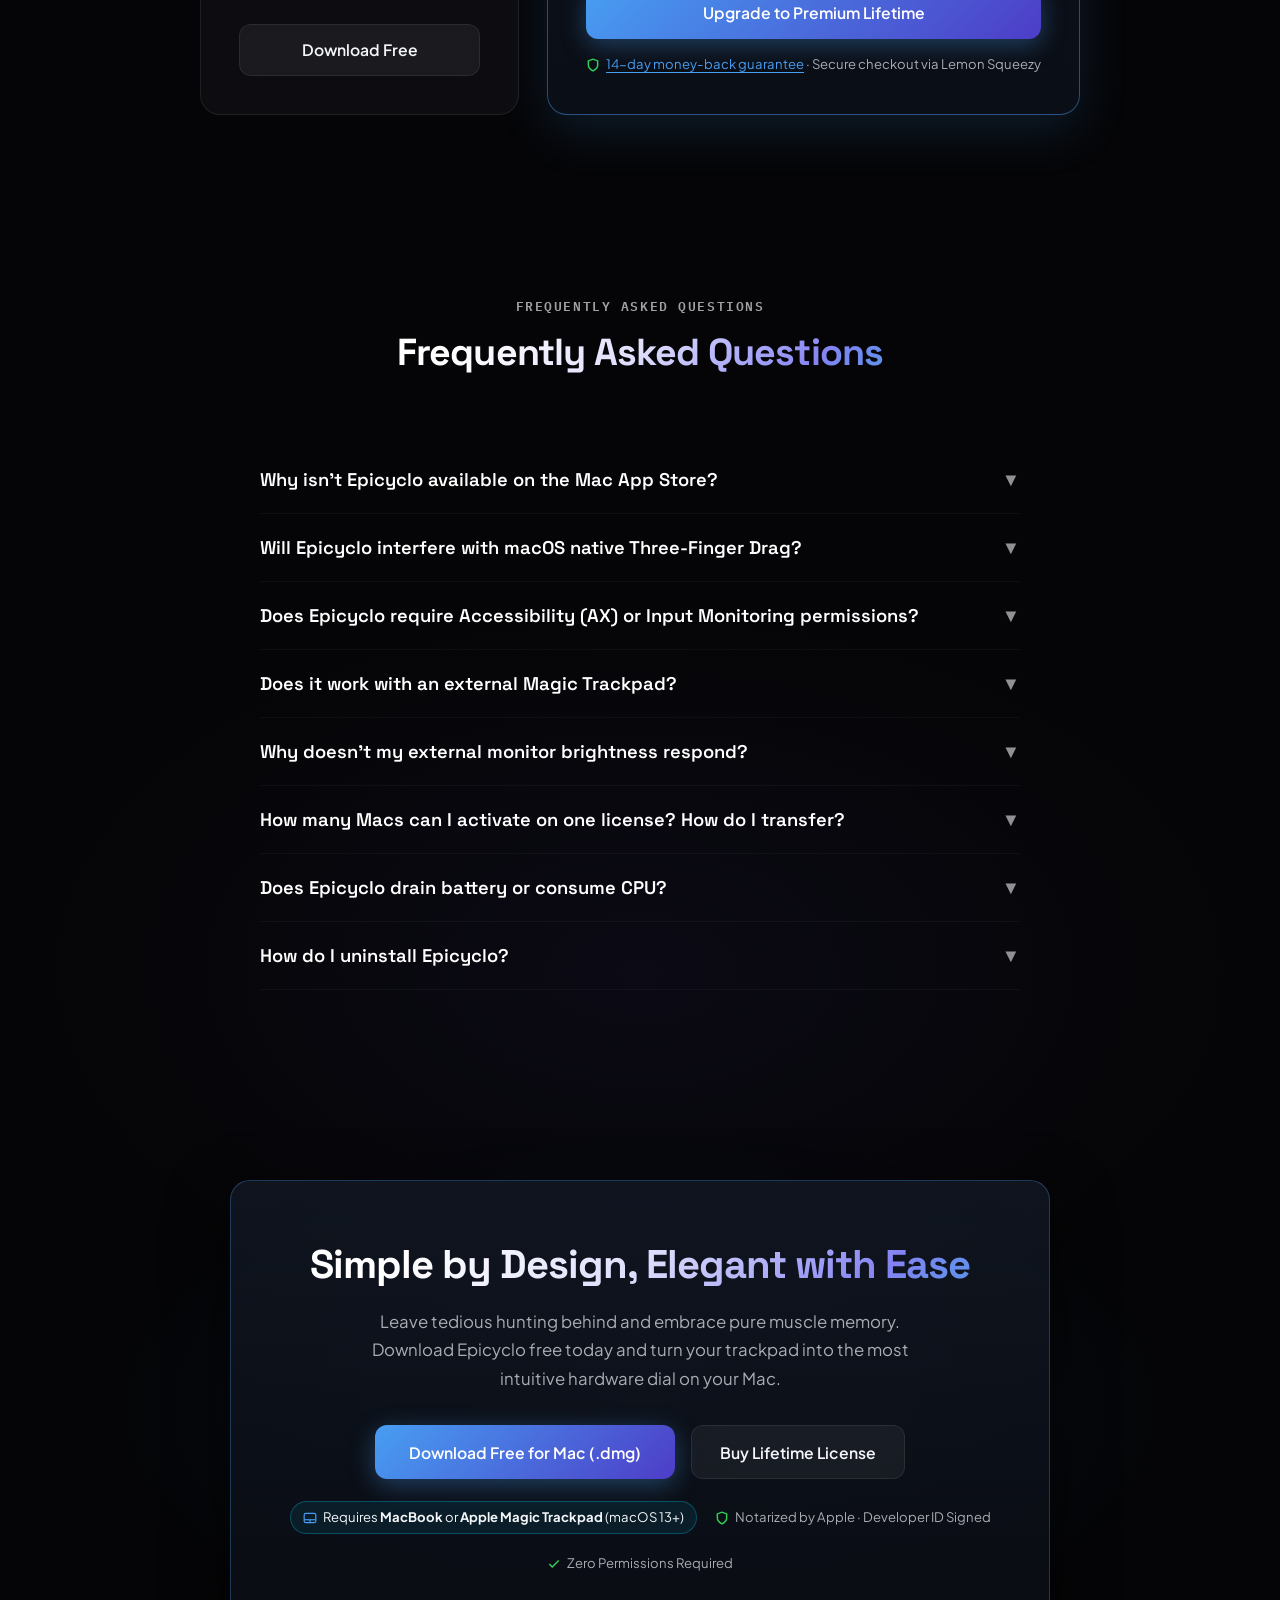
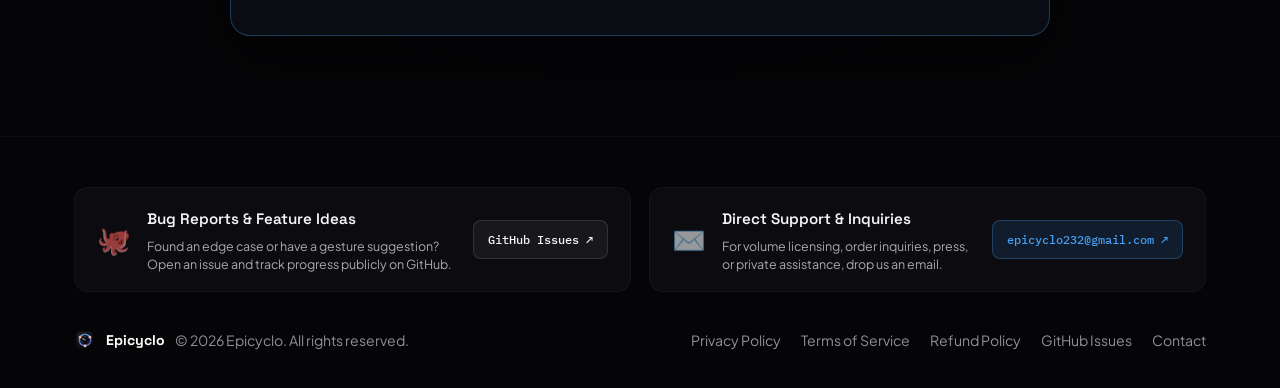
==== commit 50fc3e0c: "chore: update download links and version numbers to v1.0.12 in HTML files and enhance gradient style" ====
--- a/index.html
+++ b/index.html
@@ -77,15 +77,15 @@
           </div>
 
           <h1>
-            Awaken the Hidden Dial Inside Your Trackpad<br><span class="hero-subtitle">&nbsp;Three-finger spin: brightness on the left, volume on the right. Eyes on the screen, fingers on the pad.</span></h1>
+            <span class="gradient-text">Awaken the Hidden Dial Inside Your Trackpad</span><br><span class="hero-subtitle">&nbsp;Three-finger spin: brightness on the left, volume on the right. Eyes on the screen, fingers on the pad.</span></h1>
 
           <div class="hero-actions" id="download">
-            <a href="https://github.com/benwu232/Epicyclo/releases/download/v1.0.11/Epicyclo_v1.0.11.dmg" class="btn btn-primary" id="heroDownloadBtn" download="" title="Direct download Epicyclo_v1.0.11.dmg" style="padding:0 36px;height:52px">
+            <a href="https://github.com/benwu232/Epicyclo/releases/download/v1.0.12/Epicyclo_v1.0.12.dmg" class="btn btn-primary" id="heroDownloadBtn" download="" title="Direct download Epicyclo_v1.0.12.dmg" style="padding:0 36px;height:52px">
               <svg width="20" height="20" fill="none" stroke="currentColor" stroke-width="2" viewBox="0 0 24 24" aria-hidden="true">
                 <path d="M12 3v12m0 0l-4.5-4.5M12 15l4.5-4.5M4 19h16"></path>
               </svg>
               <span>Download Free DMG</span>
-              <span class="mono" id="heroVersionTag" style="font-size:0.84em;opacity:0.85;margin-left:4px">(v1.0.11)</span>
+              <span class="mono" id="heroVersionTag" style="font-size:0.84em;opacity:0.85;margin-left:4px">(v1.0.12)</span>
             </a>
             <div class="hero-hw-req" role="note" aria-label="Hardware Requirements">
               <svg width="16" height="16" viewBox="0 0 24 24" fill="none" stroke="currentColor" stroke-width="2" stroke-linecap="round" stroke-linejoin="round" aria-hidden="true">
@@ -127,7 +127,7 @@
           <p class="hero-meta">
             <span><b>Free Tier Forever</b> + 10 Daily Pro Animation Trials</span>
             <span>Universal Binary · macOS 13+ · ~7.4 MB</span>
-            <span id="versionMeta" style="display:inline-flex;align-items:center;gap:4px">Latest: <b id="versionNumber" style="color:var(--cyan)">v1.0.11</b> · <a class="release-notes-link" href="https://github.com/benwu232/Epicyclo/releases" target="_blank" rel="noopener" style="text-decoration:underline">Release Notes</a></span>
+            <span id="versionMeta" style="display:inline-flex;align-items:center;gap:4px">Latest: <b id="versionNumber" style="color:var(--cyan)">v1.0.12</b> · <a class="release-notes-link" href="https://github.com/benwu232/Epicyclo/releases" target="_blank" rel="noopener" style="text-decoration:underline">Release Notes</a></span>
           </p>
         </div>
 
@@ -518,12 +518,12 @@
   <section class="final-cta">
     <div class="wrap">
       <div class="final-card rv in">
-        <h2 class="sec-title" style="font-size:2.5rem;margin-bottom:18px">Effortless Simplicity, Unbroken Focus</h2>
+        <h2 class="sec-title" style="font-size:2.5rem;margin-bottom:18px">Simple by Design, Elegant with Ease</h2>
         <p class="sec-desc" style="max-width:600px;margin:0 auto 32px auto">
           Leave tedious hunting behind and embrace pure muscle memory. Download Epicyclo free today and turn your trackpad into the most intuitive hardware dial on your Mac.
         </p>
         <div style="display:flex;justify-content:center;gap:16px;flex-wrap:wrap">
-          <a href="https://github.com/benwu232/Epicyclo/releases/download/v1.0.11/Epicyclo_v1.0.11.dmg" class="btn btn-primary" style="height:54px;padding:0 34px" download="" title="Direct download Epicyclo_v1.0.11.dmg">
+          <a href="https://github.com/benwu232/Epicyclo/releases/download/v1.0.12/Epicyclo_v1.0.12.dmg" class="btn btn-primary" style="height:54px;padding:0 34px" download="" title="Direct download Epicyclo_v1.0.12.dmg">
             Download Free for Mac (.dmg)
           </a>
           <a href="https://benwu232.lemonsqueezy.com/checkout/buy/b0cc2a02-a466-4e4f-be09-2d57956056a3" target="_blank" rel="noopener" class="btn btn-secondary" style="height:54px">
@@ -773,5 +773,7 @@
 
 
 
+
+
 </body>
 </html>
--- a/style.css
+++ b/style.css
@@ -365,10 +365,13 @@
   color: #ffffff;
 }
 
-.hero h1 .gradient-text {
-  background: linear-gradient(135deg, #ffffff 30%, #cfd2ff 70%, #6fb0ff 100%);
+.hero h1 .gradient-text,
+.hero h1 .hero-title-gradient {
+  background: linear-gradient(135deg, #ffffff 15%, #dfdefc 50%, #8483f3 85%, #5993ea 100%);
   -webkit-background-clip: text;
   -webkit-text-fill-color: transparent;
+  -webkit-box-decoration-break: clone;
+  box-decoration-break: clone;
 }
 
 .hero h1 .hero-subtitle {
@@ -378,9 +381,7 @@
   line-height: 1.45;
   letter-spacing: -0.01em;
   margin-top: 12px;
-  background: linear-gradient(135deg, #e0f2fe 20%, #cfd2ff 70%, #6fb0ff 100%);
-  -webkit-background-clip: text;
-  -webkit-text-fill-color: transparent;
+  color: rgba(244, 246, 250, 0.72);
 }
 
 @media (max-width: 980px) {
@@ -840,7 +841,7 @@
   font-size: 0.82rem;
   font-weight: 600;
   letter-spacing: 0.12em;
-  color: var(--cyan);
+  color: rgba(244, 246, 250, 0.65);
   margin-bottom: 12px;
   text-transform: uppercase;
 }
@@ -851,8 +852,14 @@
   line-height: 1.22;
   letter-spacing: -0.025em;
   font-weight: 700;
-  color: #ffffff;
   margin-bottom: 16px;
+  background: linear-gradient(135deg, #ffffff 15%, #dfdefc 50%, #8483f3 85%, #5993ea 100%);
+  -webkit-background-clip: text;
+  -webkit-text-fill-color: transparent;
+  -webkit-box-decoration-break: clone;
+  box-decoration-break: clone;
+  display: inline-block;
+  max-width: 100%;
 }
 
 .sec-desc {
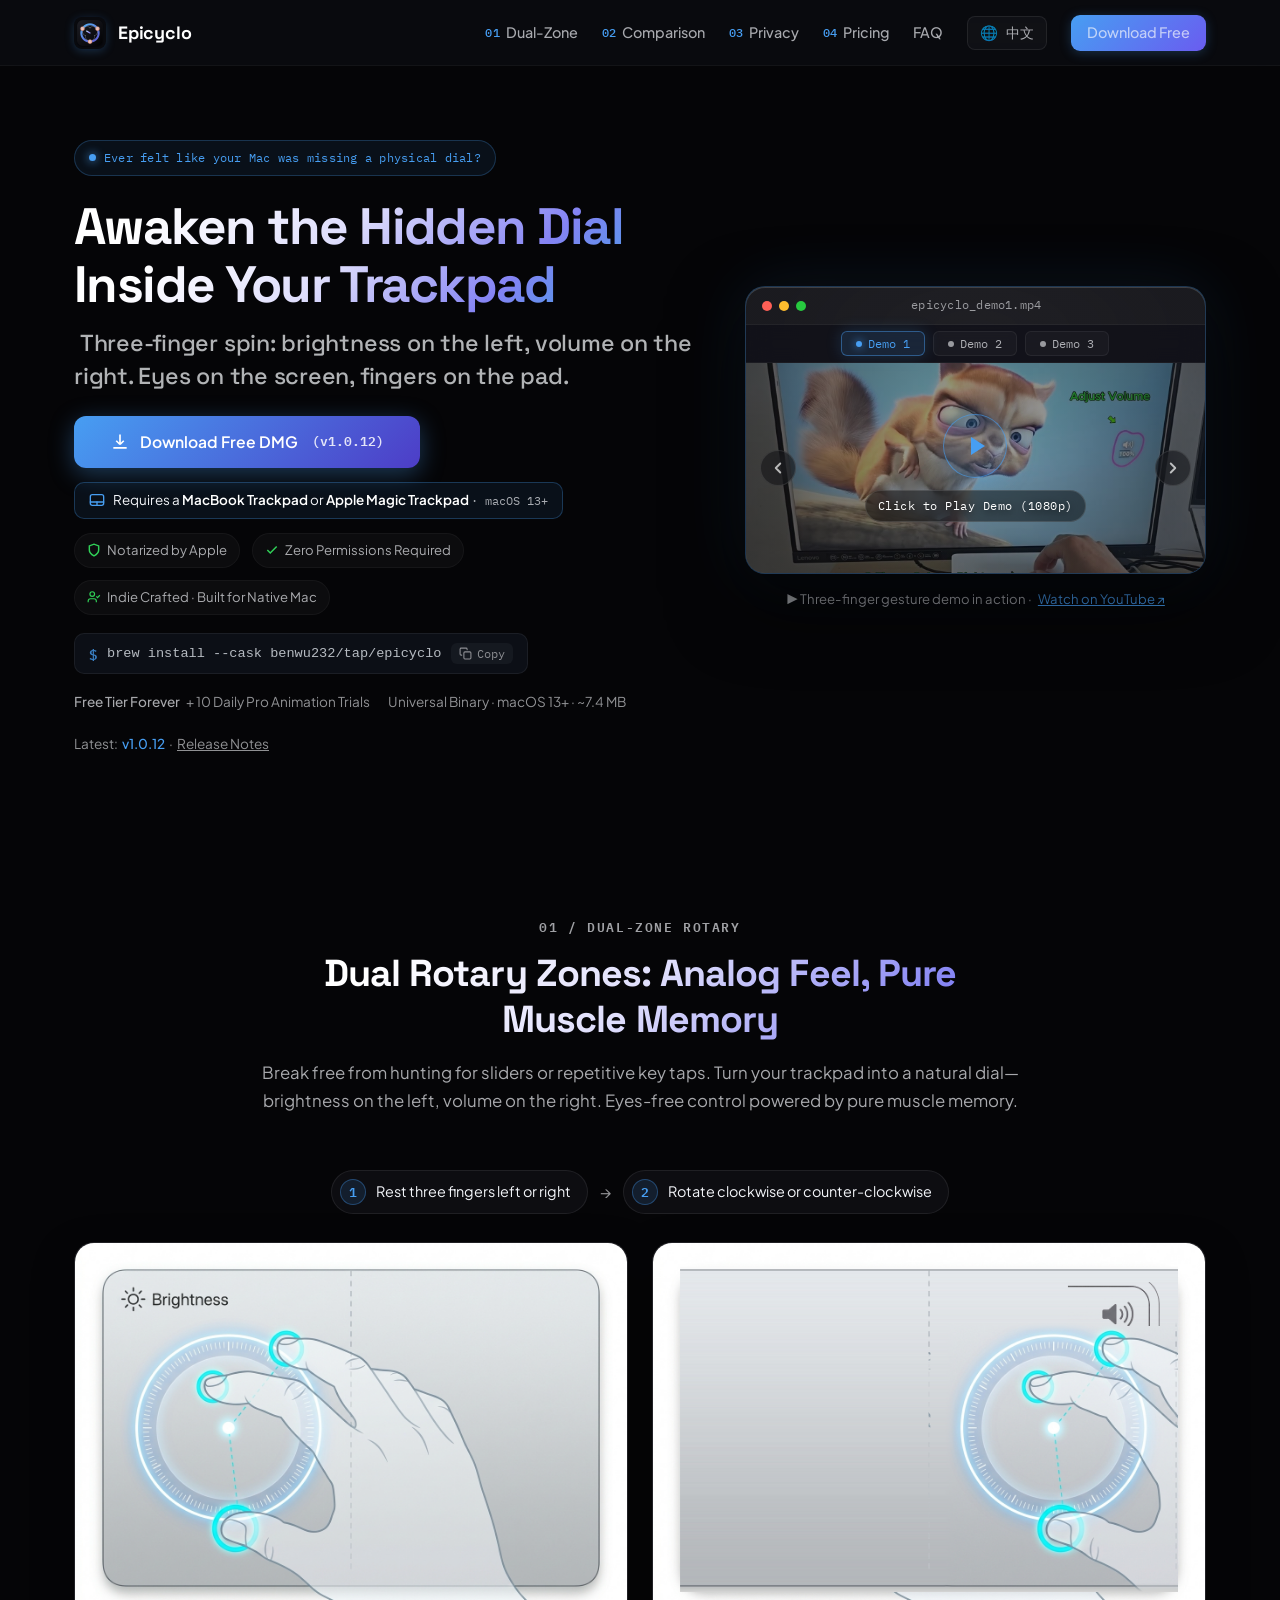
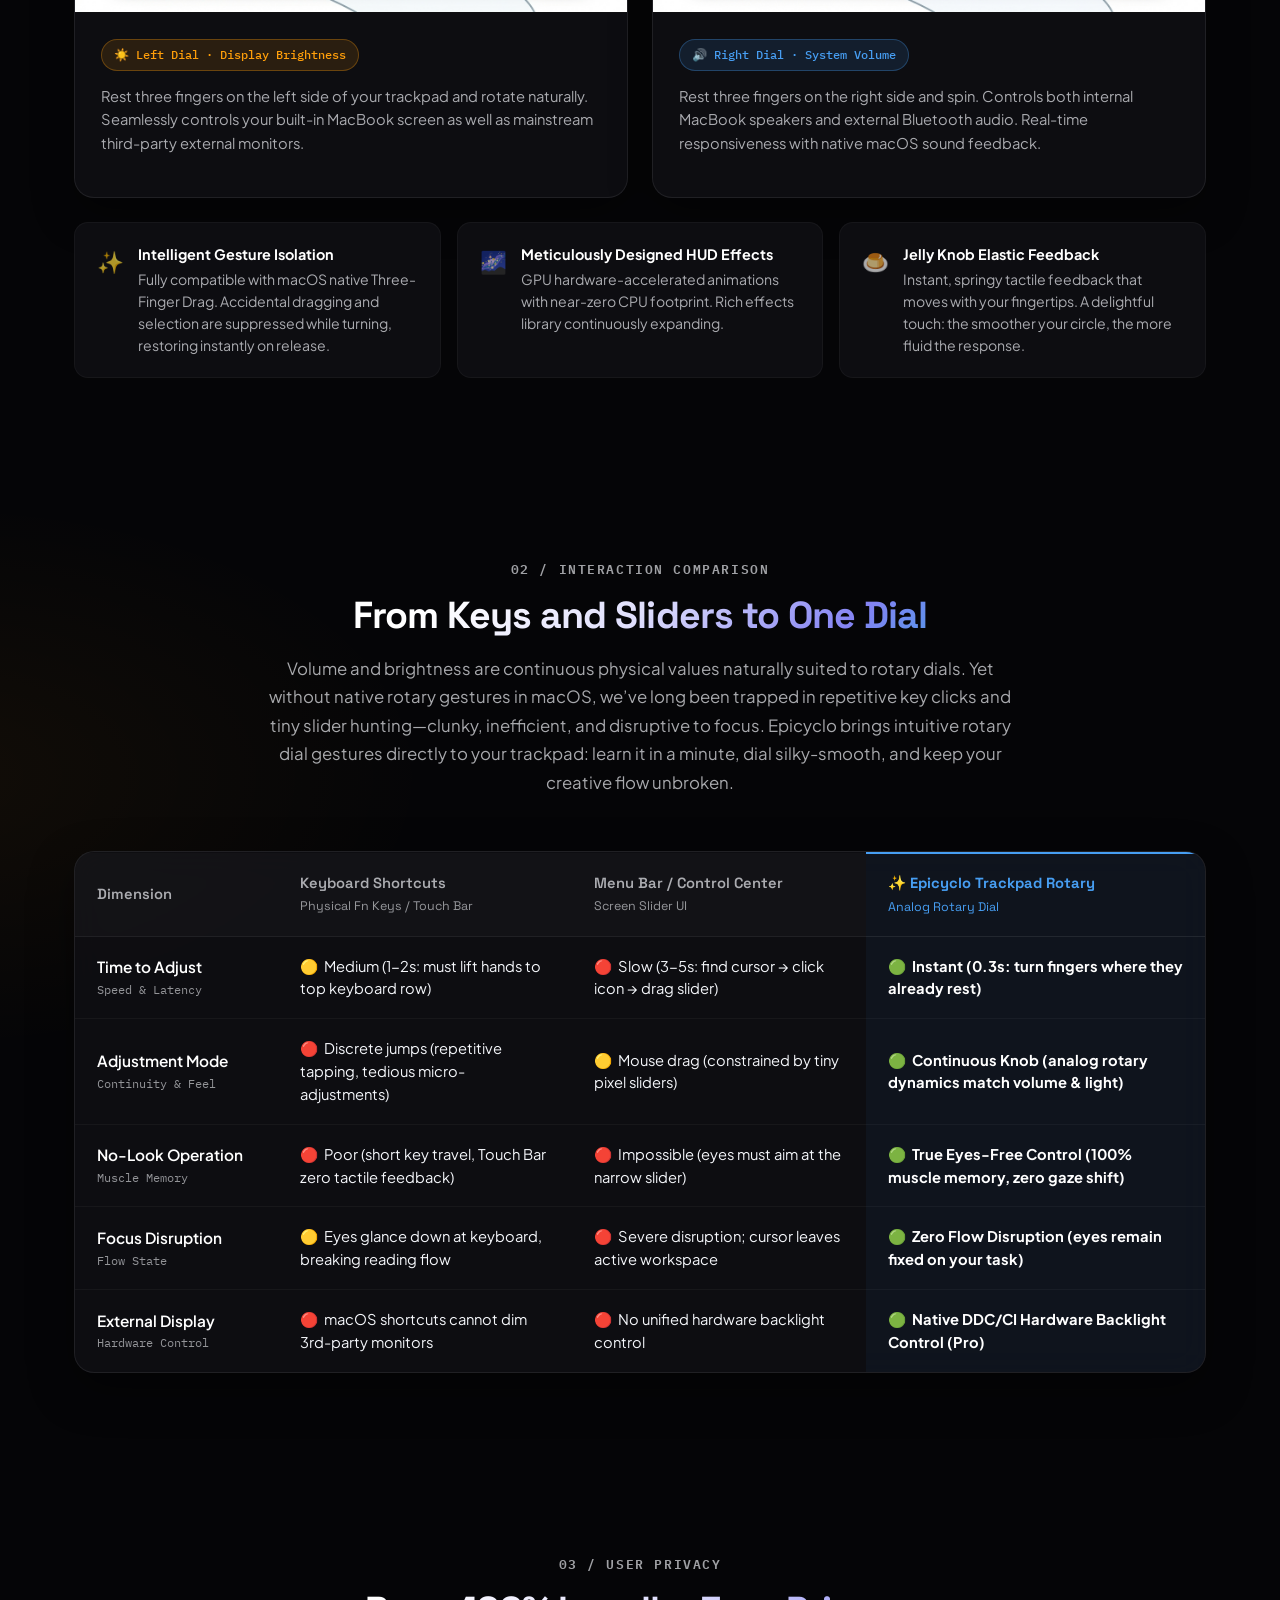
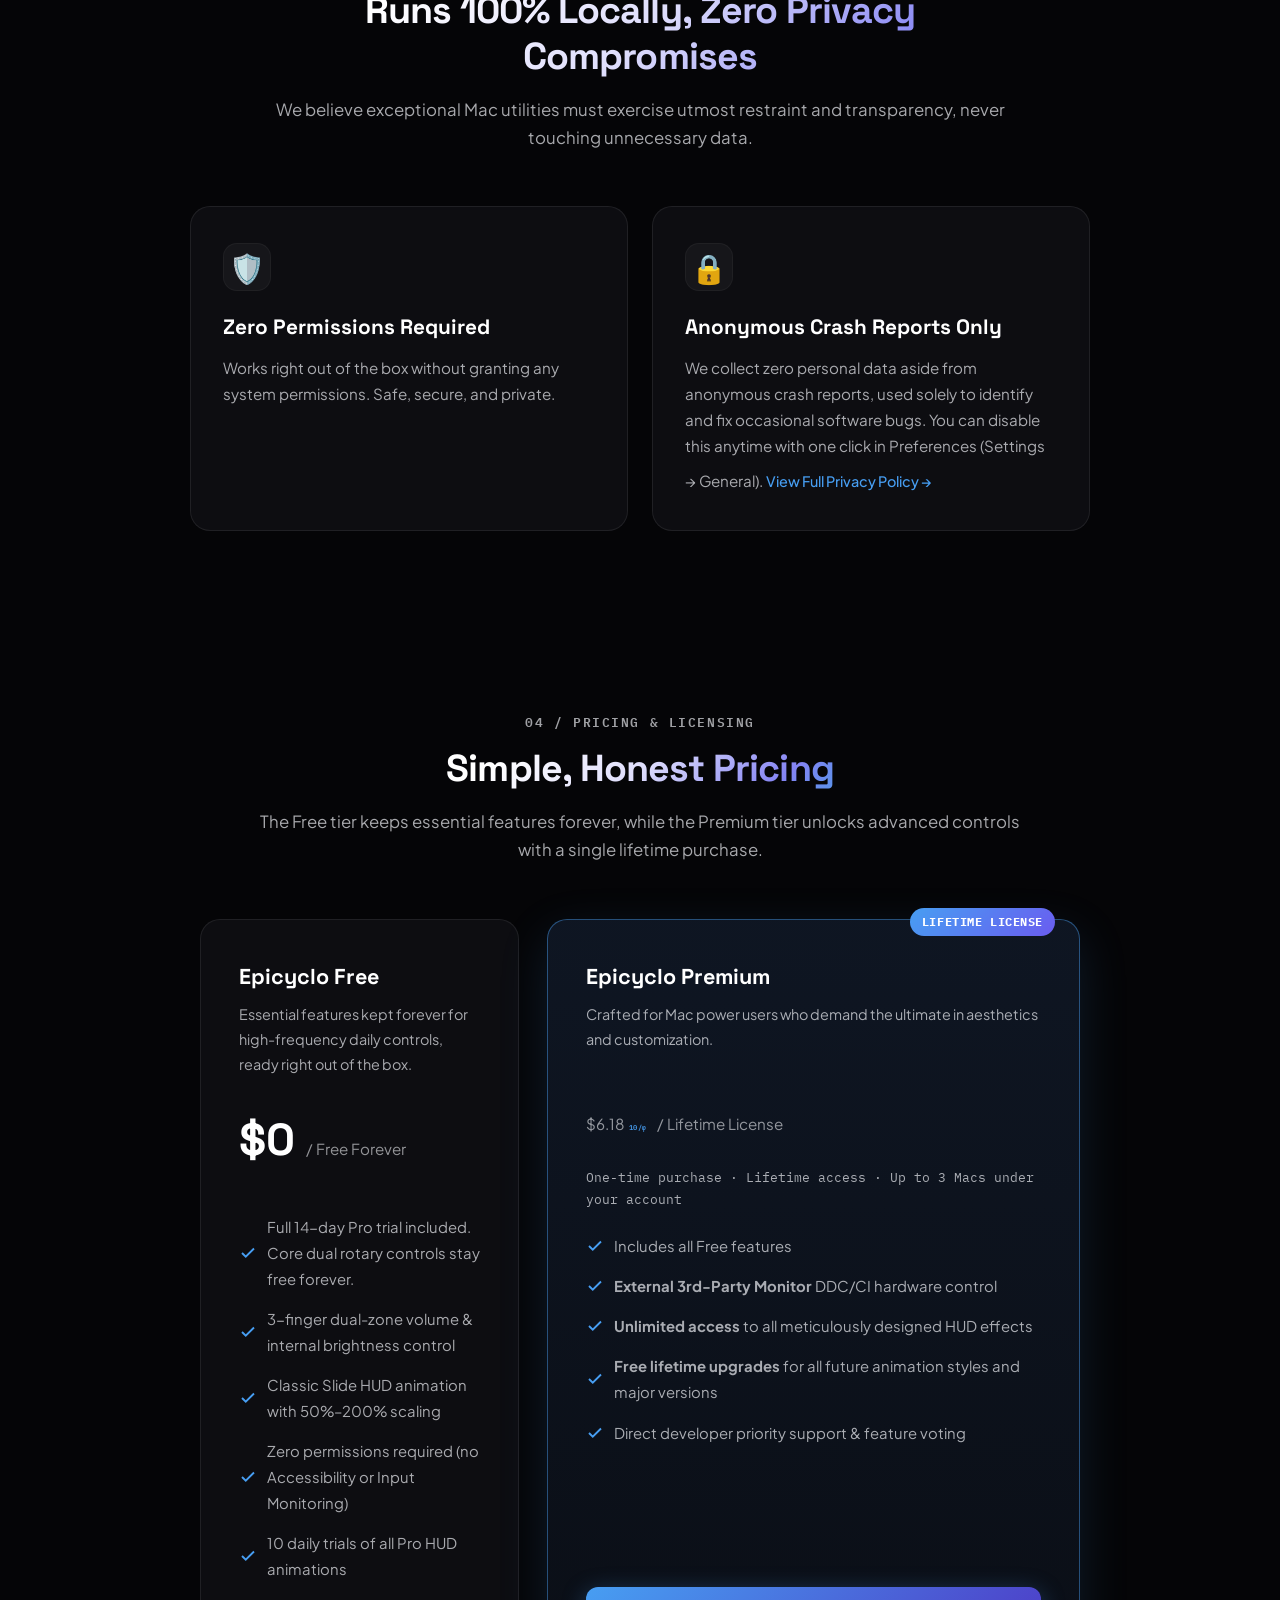
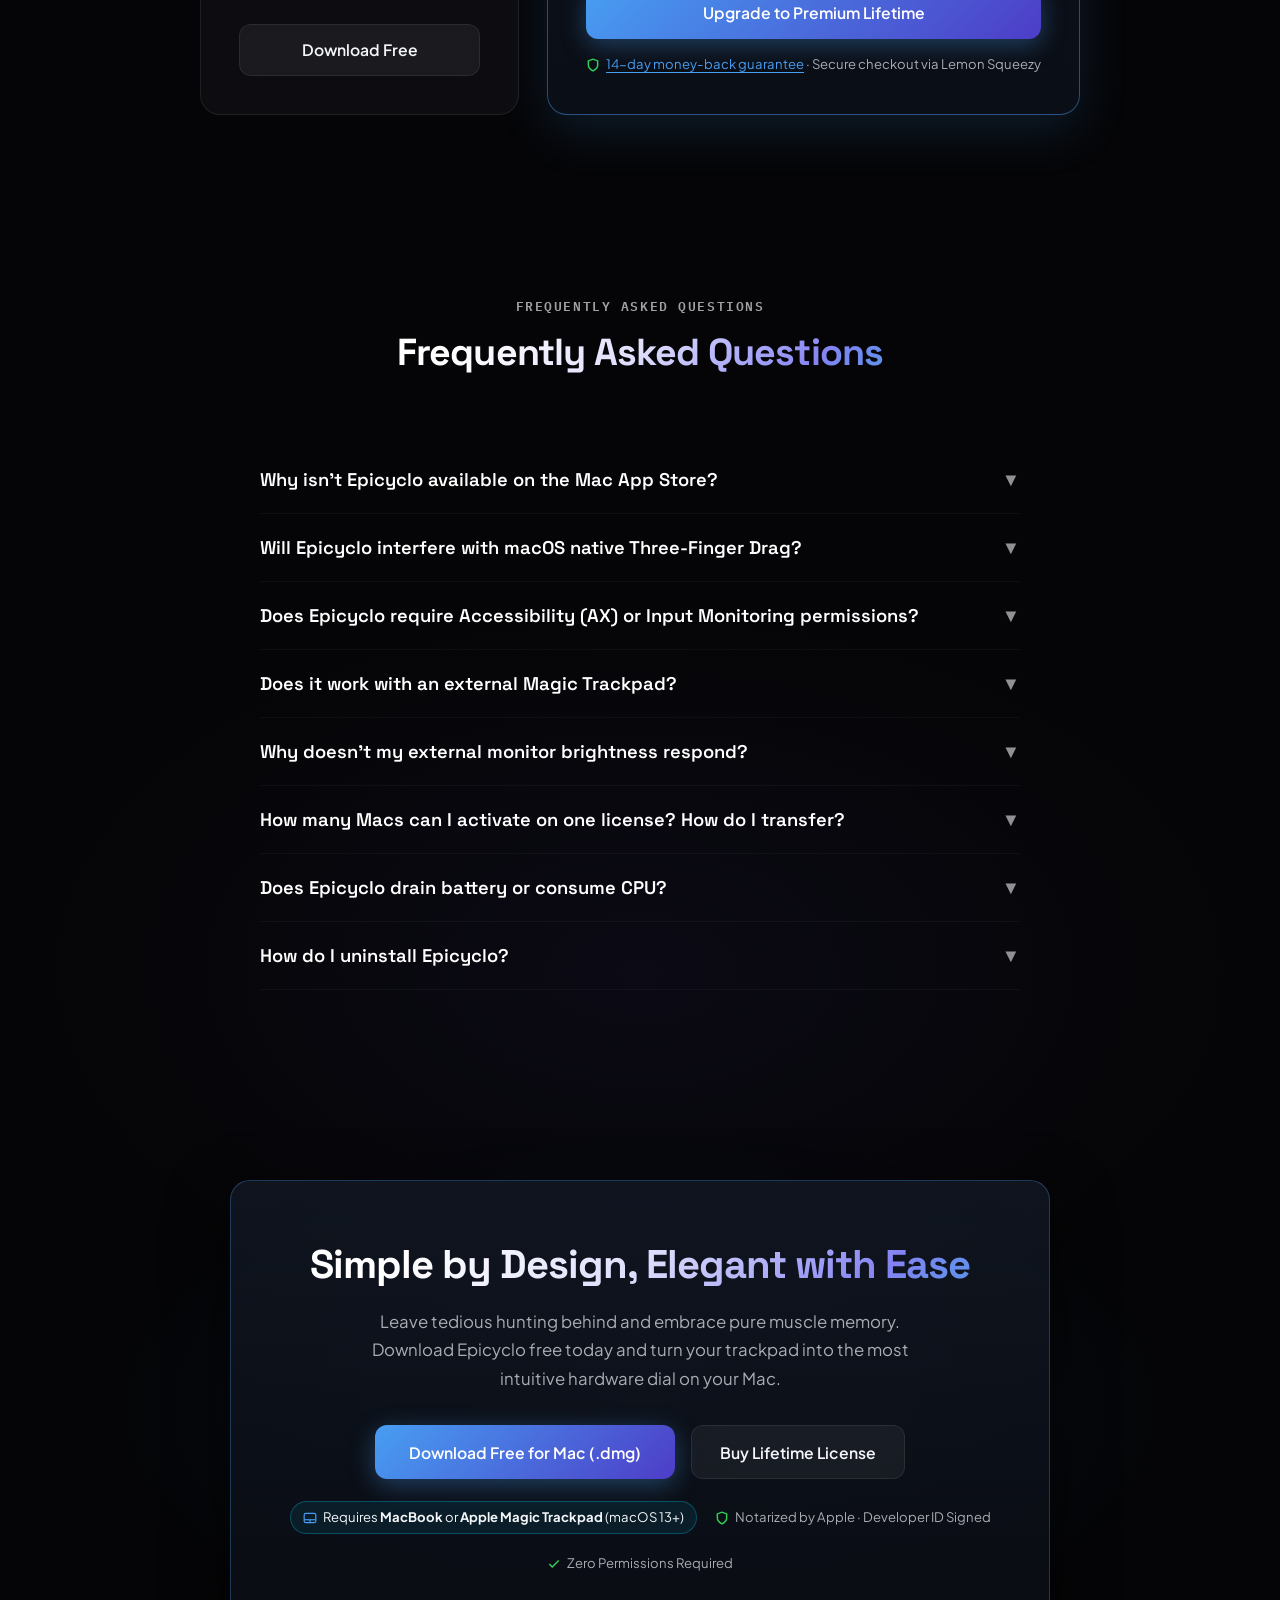
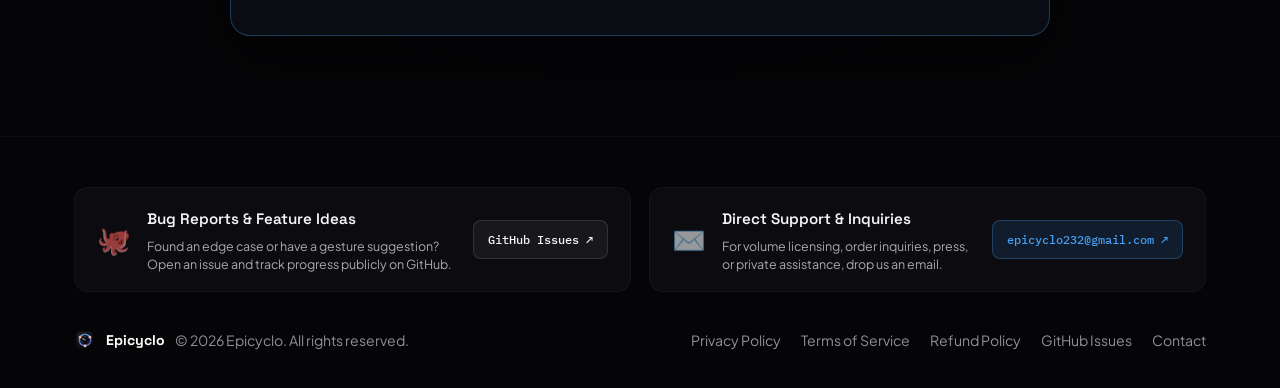
==== commit 83872c6c: "feat: implement multi-demo video carousel with navigation and tabs in HTML and CSS" ====
--- a/index.html
+++ b/index.html
@@ -140,24 +140,52 @@
                 <span class="mac-dot yellow"></span>
                 <span class="mac-dot green"></span>
               </div>
-              <span class="video-frame-title">epicyclo_three_finger_dial_demo.mp4</span>
+              <span class="video-frame-title" id="videoFrameTitle">epicyclo_demo1.mp4</span>
               <span style="width:42px"></span>
             </div>
 
+            <!-- macOS Style Demo Tabs -->
+            <div class="video-tabs-bar" role="tablist" aria-label="Demo Videos">
+              <button class="video-tab-btn active" data-index="0" role="tab" aria-selected="true" aria-controls="videoContainer">
+                <span class="video-tab-dot"></span>
+                <span class="video-tab-text">Demo 1</span>
+              </button>
+              <button class="video-tab-btn" data-index="1" role="tab" aria-selected="false" aria-controls="videoContainer">
+                <span class="video-tab-dot"></span>
+                <span class="video-tab-text">Demo 2</span>
+              </button>
+              <button class="video-tab-btn" data-index="2" role="tab" aria-selected="false" aria-controls="videoContainer">
+                <span class="video-tab-dot"></span>
+                <span class="video-tab-text">Demo 3</span>
+              </button>
+            </div>
+
             <div class="video-frame-body" id="videoContainer" role="button" tabindex="0" aria-label="Click to play demo video" style="cursor:pointer">
-              <img src="assets/demo_thumbnail.jpg" alt="Epicyclo three-finger gesture demo in action" class="video-thumbnail" loading="lazy">
+              <!-- Navigation Arrows -->
+              <button class="video-nav-arrow prev" id="videoPrevBtn" title="Previous demo" aria-label="Previous demo" type="button">
+                <svg width="18" height="18" viewBox="0 0 24 24" fill="none" stroke="currentColor" stroke-width="2.5" stroke-linecap="round" stroke-linejoin="round">
+                  <polyline points="15 18 9 12 15 6"></polyline>
+                </svg>
+              </button>
+              <button class="video-nav-arrow next" id="videoNextBtn" title="Next demo" aria-label="Next demo" type="button">
+                <svg width="18" height="18" viewBox="0 0 24 24" fill="none" stroke="currentColor" stroke-width="2.5" stroke-linecap="round" stroke-linejoin="round">
+                  <polyline points="9 18 15 12 9 6"></polyline>
+                </svg>
+              </button>
+
+              <img id="videoThumbnail" src="https://img.youtube.com/vi/4AWLfFuUoUA/hqdefault.jpg" alt="Epicyclo three-finger gesture demo in action" class="video-thumbnail" loading="lazy" onerror="this.onerror=null;this.src='assets/demo_thumbnail.jpg';">
               <div class="video-overlay-tint"></div>
               <div class="video-play-btn" title="Play Demo Video" aria-label="Play Demo Video">
                 <svg width="24" height="24" viewBox="0 0 24 24" fill="currentColor">
                   <polygon points="6 3 20 12 6 21 6 3"></polygon>
                 </svg>
               </div>
-              <span class="video-frame-hint">Click to Play Demo (1080p)</span>
+              <span class="video-frame-hint" id="videoFrameHint">Click to Play Demo (1080p)</span>
             </div>
           </div>
           <div class="video-network-note">
             <span>▶️ Three-finger gesture demo in action ·</span>
-            <a href="https://youtu.be/4AWLfFuUoUA" target="_blank" rel="noopener" style="color:var(--cyan);text-decoration:underline">Watch on YouTube ↗</a>
+            <a id="videoExternalLink" href="https://youtu.be/4AWLfFuUoUA" target="_blank" rel="noopener" style="color:var(--cyan);text-decoration:underline">Watch on YouTube ↗</a>
           </div>
         </div>
       </div>
@@ -748,25 +776,161 @@
     })();
 
     // =========================================================================
-    // 6. Demo Video Facade Click-to-Play (YouTube No-Cookie Embed)
-    // =========================================================================
-    (function initVideoPlayer() {
+    // 6. Demo Video Facade Carousel (Multi-Demo with Facade & YouTube Embed)
+    // =========================================================================
+    (function initVideoCarousel() {
       var container = document.getElementById("videoContainer");
       if (!container) return;
-      var hasLoaded = false;
-      function loadVideo() {
-        if (hasLoaded) return;
-        hasLoaded = true;
+
+      var videos = [
+        {
+          id: "4AWLfFuUoUA",
+          title: "epicyclo_demo1.mp4",
+          thumb: "https://img.youtube.com/vi/4AWLfFuUoUA/hqdefault.jpg",
+          desc: "Click to Play Demo 1 (1080p)",
+          alt: "Epicyclo three-finger gesture demo 1"
+        },
+        {
+          id: "6qk6JdfmSPY",
+          title: "epicyclo_demo2.mp4",
+          thumb: "https://img.youtube.com/vi/6qk6JdfmSPY/hqdefault.jpg",
+          desc: "Click to Play Demo 2 (1080p)",
+          alt: "Epicyclo three-finger gesture demo 2"
+        },
+        {
+          id: "LIGHtcWG888",
+          title: "epicyclo_demo3.mp4",
+          thumb: "https://img.youtube.com/vi/LIGHtcWG888/hqdefault.jpg",
+          desc: "Click to Play Demo 3 (1080p)",
+          alt: "Epicyclo three-finger gesture demo 3"
+        }
+      ];
+
+      var currentIndex = 0;
+      var isPlaying = false;
+      var userInteracted = false;
+      var autoRotateTimer = null;
+
+      var titleEl = document.getElementById("videoFrameTitle");
+      var thumbEl = document.getElementById("videoThumbnail");
+      var hintEl = document.getElementById("videoFrameHint");
+      var externalLinkEl = document.getElementById("videoExternalLink");
+      var tabBtns = document.querySelectorAll(".video-tab-btn");
+      var prevBtn = document.getElementById("videoPrevBtn");
+      var nextBtn = document.getElementById("videoNextBtn");
+      var podium = document.getElementById("trackpadPodium");
+
+      function updateActiveUI(idx) {
+        currentIndex = idx;
+        var cur = videos[idx];
+
+        // 1. Update filename and YouTube link
+        if (titleEl) titleEl.textContent = cur.title;
+        if (externalLinkEl) externalLinkEl.href = "https://youtu.be/" + cur.id;
+
+        // 2. Update Tabs
+        tabBtns.forEach(function(btn, i) {
+          if (i === idx) {
+            btn.classList.add("active");
+            btn.setAttribute("aria-selected", "true");
+          } else {
+            btn.classList.remove("active");
+            btn.setAttribute("aria-selected", "false");
+          }
+        });
+
+        // 3. If already playing, seamlessly switch iframe
+        if (isPlaying) {
+          container.innerHTML = '<iframe src="https://www.youtube-nocookie.com/embed/' + cur.id + '?autoplay=1&mute=1&loop=1&playlist=' + cur.id + '&playsinline=1&rel=0&modestbranding=1" title="' + cur.title + '" frameborder="0" allow="accelerometer; autoplay; clipboard-write; encrypted-media; gyroscope; picture-in-picture; web-share" allowfullscreen style="width:100%;height:100%;border:none;display:block;"></iframe>';
+        } else {
+          // 4. Update thumbnail and hint
+          if (thumbEl) {
+            thumbEl.src = cur.thumb;
+            thumbEl.alt = cur.alt;
+          }
+          if (hintEl) {
+            hintEl.textContent = cur.desc;
+          }
+        }
+      }
+
+      function playCurrentVideo() {
+        isPlaying = true;
+        stopAutoRotate();
         container.style.cursor = "default";
-        container.innerHTML = '<iframe src="https://www.youtube-nocookie.com/embed/4AWLfFuUoUA?autoplay=1&mute=1&loop=1&playlist=4AWLfFuUoUA&playsinline=1&rel=0&modestbranding=1" title="Epicyclo Three-Finger Rotary Demo" frameborder="0" allow="accelerometer; autoplay; clipboard-write; encrypted-media; gyroscope; picture-in-picture; web-share" allowfullscreen style="width:100%;height:100%;border:none;display:block;"></iframe>';
+        var cur = videos[currentIndex];
+        container.innerHTML = '<iframe src="https://www.youtube-nocookie.com/embed/' + cur.id + '?autoplay=1&mute=1&loop=1&playlist=' + cur.id + '&playsinline=1&rel=0&modestbranding=1" title="' + cur.title + '" frameborder="0" allow="accelerometer; autoplay; clipboard-write; encrypted-media; gyroscope; picture-in-picture; web-share" allowfullscreen style="width:100%;height:100%;border:none;display:block;"></iframe>';
       }
-      container.addEventListener("click", loadVideo);
+
+      function stopAutoRotate() {
+        userInteracted = true;
+        if (autoRotateTimer) {
+          clearInterval(autoRotateTimer);
+          autoRotateTimer = null;
+        }
+      }
+
+      function goToIndex(idx) {
+        var nextIdx = (idx + videos.length) % videos.length;
+        updateActiveUI(nextIdx);
+      }
+
+      // Tab clicks
+      tabBtns.forEach(function(btn) {
+        btn.addEventListener("click", function(e) {
+          e.stopPropagation();
+          stopAutoRotate();
+          var idx = parseInt(btn.getAttribute("data-index"), 10);
+          if (!isNaN(idx)) goToIndex(idx);
+        });
+      });
+
+      // Navigation arrows
+      if (prevBtn) {
+        prevBtn.addEventListener("click", function(e) {
+          e.stopPropagation();
+          stopAutoRotate();
+          goToIndex(currentIndex - 1);
+        });
+      }
+      if (nextBtn) {
+        nextBtn.addEventListener("click", function(e) {
+          e.stopPropagation();
+          stopAutoRotate();
+          goToIndex(currentIndex + 1);
+        });
+      }
+
+      // Click to play
+      container.addEventListener("click", function(e) {
+        if (isPlaying) return;
+        if (e.target.closest(".video-nav-arrow") || e.target.closest(".video-tab-btn")) return;
+        playCurrentVideo();
+      });
+
       container.addEventListener("keydown", function(e) {
-        if (e.key === "Enter" || e.key === " ") {
+        if (!isPlaying && (e.key === "Enter" || e.key === " ")) {
           e.preventDefault();
-          loadVideo();
+          playCurrentVideo();
         }
       });
+
+      // Auto rotation: 5s interval, pauses on hover, cancels on interaction
+      var isHovered = false;
+      if (podium) {
+        podium.addEventListener("mouseenter", function() { isHovered = true; });
+        podium.addEventListener("mouseleave", function() { isHovered = false; });
+      }
+
+      autoRotateTimer = setInterval(function() {
+        if (userInteracted || isPlaying) {
+          clearInterval(autoRotateTimer);
+          return;
+        }
+        if (!isHovered) {
+          goToIndex(currentIndex + 1);
+        }
+      }, 5000);
     })();
   </script>
 
--- a/style.css
+++ b/style.css
@@ -648,6 +648,128 @@
   -webkit-backdrop-filter: blur(8px);
 }
 
+/* ==========================================================================
+   Hero Stage Carousel: Tabs & Navigation Arrows
+   ========================================================================== */
+.video-tabs-bar {
+  width: 100%;
+  background: rgba(18, 18, 26, 0.7);
+  border-bottom: 1px solid var(--line-soft);
+  display: flex;
+  align-items: center;
+  justify-content: center;
+  gap: 8px;
+  padding: 6px 12px;
+  z-index: 3;
+  backdrop-filter: blur(12px);
+  -webkit-backdrop-filter: blur(12px);
+}
+
+.video-tab-btn {
+  background: rgba(255, 255, 255, 0.03);
+  border: 1px solid rgba(255, 255, 255, 0.06);
+  border-radius: 6px;
+  padding: 4px 14px;
+  font-family: var(--font-mono);
+  font-size: 0.76rem;
+  color: var(--ink-2);
+  display: inline-flex;
+  align-items: center;
+  gap: 6px;
+  cursor: pointer;
+  transition: all 0.25s cubic-bezier(0.16, 1, 0.3, 1);
+  user-select: none;
+}
+
+.video-tab-btn:hover {
+  color: #ffffff;
+  background: rgba(255, 255, 255, 0.08);
+  border-color: rgba(255, 255, 255, 0.15);
+}
+
+.video-tab-btn.active {
+  color: var(--cyan);
+  background: rgba(71, 158, 242, 0.14);
+  border-color: rgba(71, 158, 242, 0.45);
+  box-shadow: 0 0 16px rgba(71, 158, 242, 0.2);
+}
+
+.video-tab-dot {
+  width: 6px;
+  height: 6px;
+  border-radius: 50%;
+  background: var(--ink-3);
+  transition: background 0.25s ease, box-shadow 0.25s ease;
+}
+
+.video-tab-btn.active .video-tab-dot {
+  background: var(--cyan);
+  box-shadow: 0 0 8px var(--cyan);
+}
+
+.video-nav-arrow {
+  position: absolute;
+  top: 50%;
+  transform: translateY(-50%);
+  width: 36px;
+  height: 36px;
+  border-radius: 50%;
+  background: rgba(12, 12, 17, 0.75);
+  border: 1px solid rgba(255, 255, 255, 0.15);
+  color: #ffffff;
+  display: flex;
+  align-items: center;
+  justify-content: center;
+  cursor: pointer;
+  z-index: 5;
+  backdrop-filter: blur(8px);
+  -webkit-backdrop-filter: blur(8px);
+  transition: all 0.25s cubic-bezier(0.16, 1, 0.3, 1);
+  opacity: 0.65;
+}
+
+.trackpad-podium:hover .video-nav-arrow {
+  opacity: 0.95;
+}
+
+.video-nav-arrow:hover {
+  opacity: 1;
+  background: rgba(71, 158, 242, 0.25);
+  border-color: rgba(71, 158, 242, 0.6);
+  color: var(--cyan);
+  transform: translateY(-50%) scale(1.1);
+  box-shadow: 0 0 16px rgba(71, 158, 242, 0.35);
+}
+
+.video-nav-arrow.prev {
+  left: 14px;
+}
+
+.video-nav-arrow.next {
+  right: 14px;
+}
+
+@media (max-width: 640px) {
+  .video-tabs-bar {
+    gap: 4px;
+    padding: 6px 8px;
+  }
+  .video-tab-btn {
+    padding: 3px 10px;
+    font-size: 0.7rem;
+  }
+  .video-nav-arrow {
+    width: 30px;
+    height: 30px;
+  }
+  .video-nav-arrow.prev {
+    left: 8px;
+  }
+  .video-nav-arrow.next {
+    right: 8px;
+  }
+}
+
 .video-network-note {
   margin-top: 14px;
   font-size: 0.82rem;
